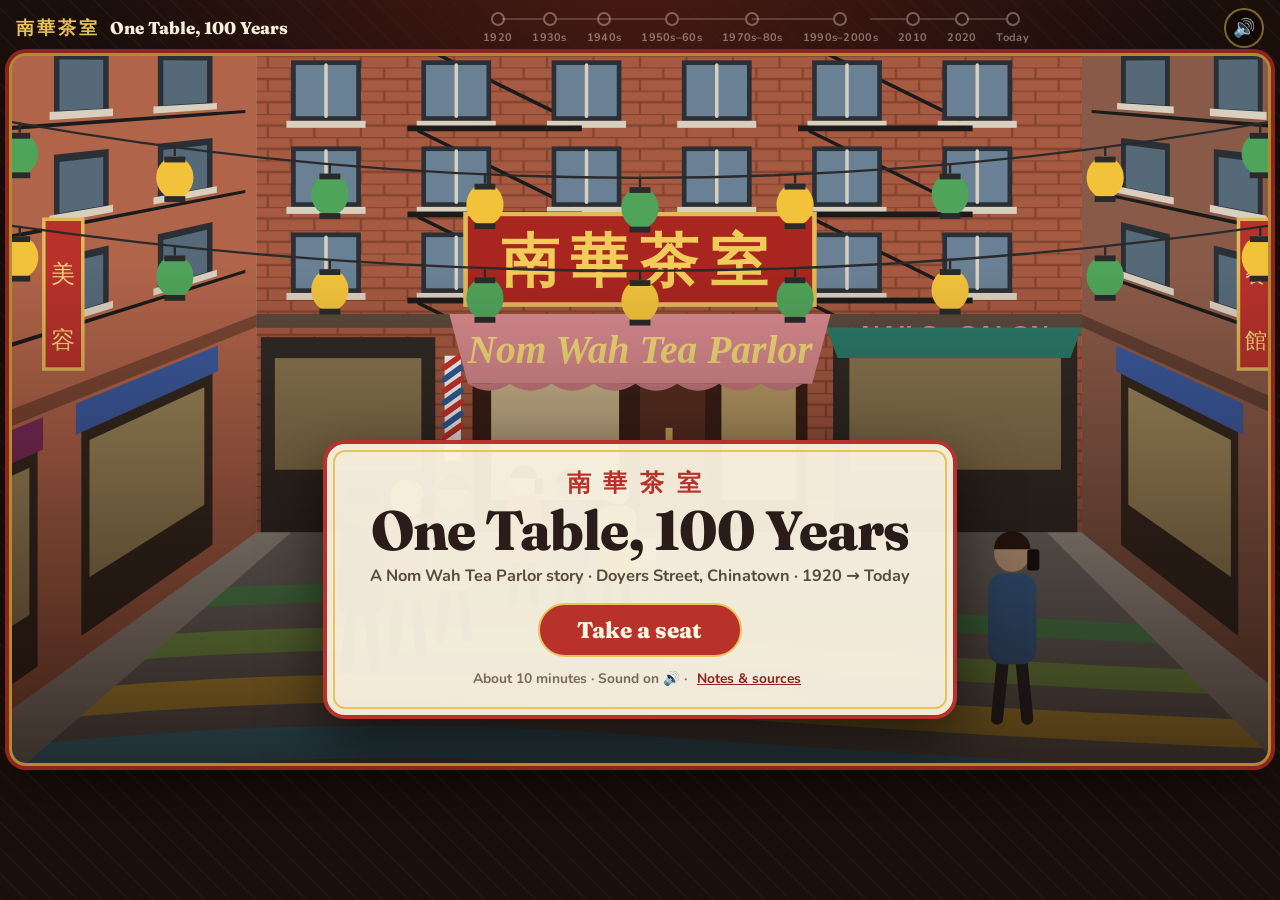
==== index.html @ 0cd7053f "One Table, 100 Years: a Nom Wah Tea Parlor story game A short click-through story game for class: si" ====
<!doctype html>
<html lang="en">
<head>
  <meta charset="utf-8">
  <meta name="viewport" content="width=device-width, initial-scale=1, viewport-fit=cover">
  <title>One Table, 100 Years — A Nom Wah Tea Parlor Story</title>
  <meta name="description" content="A short click-through game: sit at one table in Nom Wah Tea Parlor on Doyers Street and watch more than 100 years go by.">
  <meta name="theme-color" content="#1b0f0c">
  <link rel="preconnect" href="https://fonts.googleapis.com">
  <link rel="preconnect" href="https://fonts.gstatic.com" crossorigin>
  <link href="https://fonts.googleapis.com/css2?family=Fraunces:opsz,wght@9..144,600;9..144,800&family=Nunito:wght@600;700;800&display=swap" rel="stylesheet">
  <link rel="stylesheet" href="css/style.css">
</head>
<body>
  <div id="app" class="is-busy">
    <header id="hud">
      <div class="brand"><span class="brand-zh">南華茶室</span><span class="brand-en">One Table, 100 Years</span></div>
      <ol id="timeline" aria-label="Timeline of your visit"></ol>
      <button id="sound-btn" class="icon-btn" type="button" aria-label="Turn sound off">🔊</button>
    </header>

    <main id="stage-wrap">
      <div id="stage">
        <div id="zoom">
          <div id="scene-host"></div>
          <div id="spots"></div>
        </div>
        <div id="grade" aria-hidden="true"></div>
        <div id="era-tag" aria-hidden="true"></div>
        <div id="caption" aria-live="polite"></div>
        <div id="flash" aria-hidden="true"></div>
        <div id="cover" aria-hidden="true"></div>
        <div id="shift" aria-hidden="true">
          <div class="steam"></div>
          <div class="shift-card"><div class="shift-year"></div><div class="shift-title"></div></div>
        </div>

        <section id="title" class="title-screen" aria-label="Title screen">
          <div id="title-art" aria-hidden="true"></div>
          <div class="title-card">
            <div class="title-zh">南華茶室</div>
            <h1>One Table, 100&nbsp;Years</h1>
            <p>A Nom Wah Tea Parlor story · Doyers Street, Chinatown · 1920 → Today</p>
            <div class="title-btns">
              <button id="start-btn" class="btn btn-red" type="button">Take a seat</button>
            </div>
            <div class="title-meta">About 10 minutes · Sound on 🔊 · <button id="title-about" class="link-btn" type="button">Notes &amp; sources</button></div>
          </div>
        </section>
      </div>

      <div id="panel">
        <div id="prompt" aria-live="polite"></div>
        <button id="next-action" class="next-action" type="button"></button>
        <div id="dialog" aria-label="Dialogue. Click or press Space to continue.">
          <div id="nametag"></div>
          <p id="dialog-text" aria-hidden="true"></p>
          <div id="next-ind" aria-hidden="true">▼</div>
          <div id="dialog-live" class="sr-only" aria-live="polite"></div>
        </div>
      </div>
    </main>

    <div id="overlay" class="overlay" role="dialog" aria-modal="true"></div>
  </div>

  <script src="js/audio.js"></script>
  <script src="js/art/people.js"></script>
  <script src="js/art/things.js"></script>
  <script src="js/art/room.js"></script>
  <script src="js/art/street.js"></script>
  <script src="js/story.js"></script>
  <script src="js/game.js"></script>
</body>
</html>
---- css/style.css ----
/* ==========================================================================
   One Table, 100 Years — a Nom Wah Tea Parlor story
   Look: tea-house menu (cream paper, lacquer red, gold, jade), period color
   grading per era. Stage is 16:9 and scales to fit; on phones the dialogue
   panel drops below the picture.
   ========================================================================== */

:root {
  --red: #b8312b;
  --red-dark: #8e2420;
  --gold: #e9c35a;
  --gold-dark: #b48a2c;
  --cream: #fbf4e3;
  --paper: #f6ecd4;
  --ink: #2a1c18;
  --jade: #2f6b5a;
  --bg: #1b0f0c;
  --hud-h: 56px;
  --display: 'Fraunces', 'Iowan Old Style', 'Palatino Linotype', Georgia, serif;
  --body: 'Nunito', 'Avenir Next', 'Segoe UI', system-ui, -apple-system, sans-serif;
  --zh: 'PingFang TC', 'Noto Serif TC', 'Songti TC', 'Microsoft JhengHei', serif;
}

* { box-sizing: border-box; }
html, body { margin: 0; height: 100%; }
body {
  background:
    radial-gradient(ellipse at 50% -10%, #4a1a14 0%, rgba(74, 26, 20, 0) 60%),
    repeating-linear-gradient(45deg, rgba(233, 195, 90, .035) 0 2px, transparent 2px 18px),
    var(--bg);
  color: var(--cream);
  font-family: var(--body);
  -webkit-font-smoothing: antialiased;
  overflow: hidden;
}
button { font: inherit; color: inherit; }
.sr-only { position: absolute; width: 1px; height: 1px; overflow: hidden; clip: rect(0 0 0 0); white-space: nowrap; }

#app { height: 100%; display: flex; flex-direction: column; align-items: center; }

/* ------------------------------------------------------------------ HUD */
#hud {
  height: var(--hud-h); width: 100%; max-width: 1500px; padding: 0 16px;
  display: flex; align-items: center; gap: 16px;
}
.brand { display: flex; align-items: baseline; gap: 10px; white-space: nowrap; }
.brand-zh { font-family: var(--zh); color: var(--gold); font-weight: 700; letter-spacing: 3px; font-size: 18px; }
.brand-en { font-family: var(--display); font-weight: 800; font-size: 17px; color: var(--cream); }

#timeline {
  list-style: none; margin: 0 auto; padding: 0; display: flex; align-items: center; gap: 0;
  counter-reset: t; flex: 1; justify-content: center; min-width: 0;
}
#timeline li { display: flex; flex-direction: column; align-items: center; gap: 4px; position: relative; padding: 0 10px; min-width: 0; }
#timeline li + li::before {
  content: ''; position: absolute; top: 6px; right: calc(50% + 7px); width: calc(100% - 14px); height: 2px; background: rgba(251, 244, 227, .18);
}
#timeline li.past + li::before, #timeline li.past + li.now::before { background: var(--gold); }
#timeline .dot { width: 14px; height: 14px; border-radius: 50%; border: 2px solid rgba(251, 244, 227, .35); background: transparent; transition: all .3s; }
#timeline .yr { font-size: 11px; font-weight: 700; color: rgba(251, 244, 227, .45); white-space: nowrap; letter-spacing: .3px; }
#timeline li.past .dot { background: var(--gold); border-color: var(--gold); }
#timeline li.past .yr { color: rgba(233, 195, 90, .8); }
#timeline li.now .dot { background: var(--red); border-color: var(--gold); box-shadow: 0 0 0 4px rgba(184, 49, 43, .35); transform: scale(1.15); }
#timeline li.now .yr { color: var(--cream); }

.icon-btn {
  width: 40px; height: 40px; border-radius: 50%; border: 2px solid rgba(233, 195, 90, .5); background: rgba(0, 0, 0, .25);
  font-size: 18px; cursor: pointer; display: grid; place-items: center; flex: none;
}
.icon-btn:hover { background: rgba(233, 195, 90, .15); }
.icon-btn:focus-visible, .btn:focus-visible, .spot:focus-visible, .food-card:focus-visible, .next-action:focus-visible, .tap-pad:focus-visible {
  outline: 3px solid #fff3b0; outline-offset: 3px;
}

/* ------------------------------------------------------------------ stage */
#stage-wrap {
  position: relative;
  width: min(calc(100vw - 24px), calc((100vh - var(--hud-h) - 14px) * 16 / 9), 1500px);
  aspect-ratio: 16 / 9;
  container-type: inline-size;
}
#stage {
  position: absolute; inset: 0; overflow: hidden; border-radius: 14px;
  background: #000;
  box-shadow: 0 0 0 3px var(--gold-dark), 0 0 0 7px var(--red-dark), 0 24px 60px rgba(0, 0, 0, .55);
  cursor: default;
}
#zoom { position: absolute; inset: 0; transition: transform 1.1s cubic-bezier(.45, .05, .25, 1); will-change: transform; }
#scene-host, #scene-host svg { position: absolute; inset: 0; width: 100%; height: 100%; display: block; }

/* Period color grading (applied to the drawing, not to the UI) */
.scene-svg { transition: filter .6s; }
#stage.g-e1920 .scene-svg { filter: sepia(.85) saturate(.95) contrast(1.06) brightness(1.02); }
#stage.g-e1930 .scene-svg { filter: sepia(.62) saturate(.85) contrast(1.04); }
#stage.g-e1940 .scene-svg { filter: sepia(.42) saturate(.62) contrast(1.06) brightness(.98); }
#stage.g-e1950 .scene-svg { filter: sepia(.22) saturate(1.18) hue-rotate(-6deg) contrast(1.02); }
#stage.g-e1970 .scene-svg { filter: sepia(.3) saturate(1.2) hue-rotate(-10deg) contrast(.95) brightness(1.02); }
#stage.g-e1990 .scene-svg { filter: saturate(.82) contrast(.94) brightness(.97) hue-rotate(4deg); }
#stage.g-e2010 .scene-svg { filter: saturate(1.06) brightness(1.03); }
#stage.g-e2020 .scene-svg { filter: saturate(.72) brightness(.94) contrast(.98); }
#stage.g-e2026 .scene-svg { filter: saturate(1.1) brightness(1.03); }

#grade { position: absolute; inset: 0; pointer-events: none; z-index: 2; transition: opacity .6s; }
#stage[class*='g-'] #grade { background: radial-gradient(ellipse at center, transparent 55%, rgba(0, 0, 0, .35) 100%); }
#stage.g-e1920 #grade, #stage.g-e1930 #grade, #stage.g-e1940 #grade {
  background:
    radial-gradient(ellipse at center, transparent 45%, rgba(40, 20, 5, .55) 100%),
    url("data:image/svg+xml;utf8,<svg xmlns='http://www.w3.org/2000/svg' width='160' height='160'><filter id='n'><feTurbulence type='fractalNoise' baseFrequency='.9' numOctaves='2' stitchTiles='stitch'/><feColorMatrix values='0 0 0 0 .3 0 0 0 0 .22 0 0 0 0 .1 0 0 0 .55 0'/></filter><rect width='100%' height='100%' filter='url(%23n)'/></svg>");
  animation: grain .5s steps(3) infinite;
}
#stage.g-e1950 #grade, #stage.g-e1970 #grade {
  background:
    radial-gradient(ellipse at center, transparent 50%, rgba(60, 25, 0, .38) 100%),
    url("data:image/svg+xml;utf8,<svg xmlns='http://www.w3.org/2000/svg' width='160' height='160'><filter id='n'><feTurbulence type='fractalNoise' baseFrequency='.9' numOctaves='2' stitchTiles='stitch'/><feColorMatrix values='0 0 0 0 .3 0 0 0 0 .2 0 0 0 0 .1 0 0 0 .3 0'/></filter><rect width='100%' height='100%' filter='url(%23n)'/></svg>");
}
@keyframes grain { 0% { background-position: 0 0, 0 0; } 33% { background-position: 0 0, -40px 30px; } 66% { background-position: 0 0, 30px -50px; } }

/* traffic outside the window */
.drive-car .drive-inner { animation: drive 13s linear infinite; }
.drive-walk .drive-inner { animation: walkby 24s linear infinite; animation-delay: -7s; }
@keyframes drive { 0% { transform: translateX(-720px); } 46% { transform: translateX(720px); } 100% { transform: translateX(720px); } }
@keyframes walkby { 0% { transform: translateX(-280px); } 100% { transform: translateX(440px); } }

/* ------------------------------------------------------------------ people */
.actor { cursor: default; transition: filter .25s; }
.actor.clickable { cursor: pointer; }
.actor.clickable:hover { filter: url(#fx-glow); }
.actor.dim { filter: url(#fx-dim); }
.actor .e-closed, .actor .m-open { opacity: 0; }
.actor .e-open { animation: blinkA 4.8s infinite; animation-delay: var(--blink-delay, 0s); }
.actor .e-closed { animation: blinkB 4.8s infinite; animation-delay: var(--blink-delay, 0s); }
@keyframes blinkA { 0%, 95.5% { opacity: 1; } 96%, 98.5% { opacity: 0; } 99%, 100% { opacity: 1; } }
@keyframes blinkB { 0%, 95.5% { opacity: 0; } 96%, 98.5% { opacity: 1; } 99%, 100% { opacity: 0; } }
.actor.talking .m-open { animation: flapA .24s steps(1, end) infinite; }
.actor.talking .m-closed { animation: flapB .24s steps(1, end) infinite; }
@keyframes flapA { 0% { opacity: 1; } 50% { opacity: 0; } }
@keyframes flapB { 0% { opacity: 0; } 50% { opacity: 1; } }
.actor.talking > .person { animation: bob .42s ease-in-out infinite alternate; transform-box: fill-box; transform-origin: 50% 100%; }
@keyframes bob { from { transform: translateY(0); } to { transform: translateY(-5px); } }
.actor-enter > .person { animation: slidein .7s cubic-bezier(.2, .8, .3, 1) both; }
.cart-enter { animation: slidein .7s cubic-bezier(.2, .8, .3, 1) both; }
@keyframes slidein { from { transform: translateX(-520px); opacity: 0; } to { transform: none; opacity: 1; } }
.dish-new { animation: pop .5s cubic-bezier(.2, 1.6, .4, 1) both; transform-box: fill-box; transform-origin: center; }
@keyframes pop { from { opacity: 0; transform: translateY(-30px) scale(.6); } }

/* ------------------------------------------------------------------ hotspots */
#spots { position: absolute; inset: 0; z-index: 3; pointer-events: none; }
#spots > * { pointer-events: auto; }
.is-busy #spots > * { pointer-events: none; }
.is-busy .spot { opacity: 0; transform: translate(-50%, -50%) scale(.5); }
.spot-area { position: absolute; background: transparent; border: 0; padding: 0; cursor: pointer; border-radius: 10px; }
.spot-area:hover { background: rgba(255, 243, 176, .12); box-shadow: inset 0 0 0 2px rgba(255, 243, 176, .55); }
.spot {
  position: absolute; transform: translate(-50%, -50%); display: flex; flex-direction: column; align-items: center; gap: 4px;
  background: none; border: 0; padding: 0; cursor: pointer; transition: opacity .3s, transform .3s;
}
.spot-icon {
  width: clamp(30px, 3.2cqw, 46px); height: clamp(30px, 3.2cqw, 46px); border-radius: 50%;
  display: grid; place-items: center; font-weight: 800; font-size: clamp(15px, 1.6cqw, 22px); line-height: 1;
  background: var(--cream); color: var(--red); border: 3px solid var(--red);
  box-shadow: 0 4px 14px rgba(0, 0, 0, .35);
}
.spot-required .spot-icon { animation: pulse 1.6s ease-in-out infinite; }
@keyframes pulse { 0%, 100% { box-shadow: 0 0 0 0 rgba(255, 243, 176, .85), 0 4px 14px rgba(0, 0, 0, .35); } 60% { box-shadow: 0 0 0 12px rgba(255, 243, 176, 0), 0 4px 14px rgba(0, 0, 0, .35); } }
.spot-optional .spot-icon { width: clamp(24px, 2.4cqw, 34px); height: clamp(24px, 2.4cqw, 34px); background: rgba(251, 244, 227, .85); border-color: var(--gold-dark); color: var(--gold-dark); font-size: clamp(12px, 1.2cqw, 16px); }
.spot-done .spot-icon { background: var(--jade); color: #fff; border-color: #e9f3ee; animation: none; }
.spot-label {
  font-size: clamp(11px, 1.05cqw, 15px); font-weight: 800; color: var(--ink); background: var(--cream); padding: 3px 9px; border-radius: 99px;
  white-space: nowrap; box-shadow: 0 2px 8px rgba(0, 0, 0, .3); opacity: 0; transform: translateY(-4px); transition: all .2s; pointer-events: none;
}
.spot:hover .spot-label, .spot:focus-visible .spot-label, .spot-required:not(.spot-done) .spot-label { opacity: 1; transform: none; }
.spot:hover .spot-icon { transform: scale(1.12); }

/* ------------------------------------------------------------------ era tag, captions, shift */
#era-tag {
  position: absolute; top: 2.2%; left: 1.8%; z-index: 4; display: flex; align-items: baseline; gap: 10px;
  background: rgba(27, 15, 12, .78); border: 2px solid var(--gold-dark); border-radius: 10px; padding: .45cqw 1.1cqw; pointer-events: none;
}
#era-tag b { font-family: var(--display); font-weight: 800; font-size: clamp(16px, 2cqw, 30px); color: var(--gold); }
#era-tag span { font-size: clamp(11px, 1.1cqw, 16px); font-weight: 700; color: var(--cream); text-transform: uppercase; letter-spacing: 1.5px; }
#era-tag:empty { display: none; }

#caption {
  position: absolute; inset: 0; z-index: 7; display: grid; place-items: center; pointer-events: none;
  font-family: var(--display); font-style: italic; font-weight: 800; font-size: clamp(26px, 5cqw, 72px); color: #fff8e6;
  text-shadow: 0 4px 24px rgba(0, 0, 0, .8); background: rgba(20, 10, 6, .45); opacity: 0; transition: opacity .35s;
}
#caption.show { opacity: 1; }
#flash { position: absolute; inset: 0; z-index: 8; background: #fffbe9; opacity: 0; pointer-events: none; }
#flash.go { animation: flash .45s ease-out; }
@keyframes flash { 0% { opacity: 0; } 25% { opacity: .95; } 100% { opacity: 0; } }
#cover { position: absolute; inset: 0; z-index: 8; background: #120a07; opacity: 0; pointer-events: none; transition: opacity .35s; }
#cover.show { opacity: 1; }

#shift { position: absolute; inset: 0; z-index: 9; display: none; place-items: center; overflow: hidden; }
#shift.show { display: grid; animation: shiftIn .7s ease both; }
#shift.out { animation: shiftOut .5s ease both; }
@keyframes shiftIn { from { opacity: 0; } to { opacity: 1; } }
@keyframes shiftOut { to { opacity: 0; } }
#shift .steam {
  position: absolute; inset: -20%;
  background:
    radial-gradient(circle at 30% 70%, rgba(255, 252, 240, .95) 0 18%, transparent 40%),
    radial-gradient(circle at 70% 30%, rgba(255, 248, 230, .95) 0 20%, transparent 42%),
    radial-gradient(circle at 50% 50%, rgba(250, 240, 215, 1) 0 35%, rgba(240, 225, 190, .96) 70%);
  animation: swirl 2.4s ease-in-out both;
}
@keyframes swirl { from { transform: rotate(-12deg) scale(1.3); filter: blur(10px); } to { transform: rotate(8deg) scale(1); filter: blur(2px); } }
.shift-card { position: relative; text-align: center; color: var(--ink); }
.shift-year { font-family: var(--display); font-weight: 800; font-size: clamp(54px, 12cqw, 190px); line-height: .95; color: var(--red); letter-spacing: -2px; animation: rise .9s cubic-bezier(.2, .8, .3, 1) both .15s; }
.shift-title { margin-top: .6cqw; font-weight: 800; letter-spacing: 3px; text-transform: uppercase; font-size: clamp(13px, 1.7cqw, 24px); color: var(--ink); animation: rise .9s cubic-bezier(.2, .8, .3, 1) both .35s; }
@keyframes rise { from { opacity: 0; transform: translateY(24px); } }

/* ------------------------------------------------------------------ panel: dialogue, prompt, next */
#panel { position: absolute; inset: auto 0 0 0; height: 100%; z-index: 5; pointer-events: none; }
#panel > * { pointer-events: auto; }

#dialog {
  position: absolute; left: 3.5%; right: 3.5%; bottom: 3.5%; min-height: 24%;
  background: linear-gradient(#fffaf0, var(--cream));
  border: 3px solid var(--red); outline: 2px solid var(--gold); outline-offset: -9px;
  border-radius: 16px; box-shadow: 0 10px 34px rgba(0, 0, 0, .45);
  padding: 2.4cqw 3cqw 2cqw; color: var(--ink); cursor: pointer;
  opacity: 0; transform: translateY(14px); visibility: hidden; transition: opacity .2s, transform .2s, visibility 0s .2s;
}
#dialog.show { opacity: 1; transform: none; visibility: visible; transition: opacity .2s, transform .2s; }
#nametag {
  position: absolute; top: 0; left: 3.2cqw; transform: translateY(-58%);
  background: var(--red); color: #fff7e0; border: 2px solid var(--gold); border-radius: 99px;
  padding: .35cqw 1.4cqw; font-family: var(--display); font-weight: 800; font-size: clamp(14px, 1.55cqw, 24px); letter-spacing: .5px;
  box-shadow: 0 4px 10px rgba(0, 0, 0, .25); display: none;
}
#nametag.show { display: block; }
#dialog.you #nametag { background: var(--jade); }
#dialog-text { margin: 0; font-size: clamp(15px, 1.85cqw, 28px); line-height: 1.42; font-weight: 600; min-height: 2.8em; }
#dialog.narr #dialog-text { font-style: italic; color: #4e3a2c; font-weight: 600; }
#next-ind { position: absolute; right: 2cqw; bottom: 1.2cqw; color: var(--red); font-size: clamp(14px, 1.5cqw, 22px); opacity: 0; }
#next-ind.show { opacity: 1; animation: nudge .7s ease-in-out infinite alternate; }
@keyframes nudge { to { transform: translateY(5px); } }

#prompt {
  position: absolute; left: 2%; bottom: 3%; display: flex; align-items: center; gap: 12px; max-width: 60%;
  background: rgba(27, 15, 12, .86); color: var(--cream); border: 2px solid var(--gold-dark); border-radius: 99px;
  padding: .7cqw 1.5cqw; font-weight: 700; font-size: clamp(13px, 1.35cqw, 20px);
  opacity: 0; transform: translateY(10px); transition: all .25s; pointer-events: none;
}
#prompt.show { opacity: 1; transform: none; }
#prompt b { background: var(--gold); color: var(--ink); border-radius: 99px; padding: 1px 10px; font-size: .9em; white-space: nowrap; }

.next-action {
  position: absolute; right: 2%; bottom: 3%; display: none; align-items: center; gap: 12px;
  background: var(--red); color: #fff7e0; border: 3px solid var(--gold); border-radius: 99px; cursor: pointer;
  padding: .9cqw 1.4cqw .9cqw 2cqw; font-family: var(--display); font-weight: 800; font-size: clamp(15px, 1.7cqw, 26px);
  box-shadow: 0 8px 24px rgba(0, 0, 0, .45);
}
.next-action.show { display: flex; animation: popin .45s cubic-bezier(.2, 1.5, .4, 1) both; }
.next-action i { font-style: normal; display: grid; place-items: center; width: 1.6em; height: 1.6em; border-radius: 50%; background: var(--gold); color: var(--red-dark); }
.next-action:hover { background: #c83a33; }
.next-action:hover i { transform: translateX(3px); }
@keyframes popin { from { opacity: 0; transform: scale(.7) translateY(16px); } }

/* ------------------------------------------------------------------ tap the table */
.tap-pad {
  position: absolute; left: 27%; right: 27%; bottom: 4%; height: 20%; z-index: 6;
  border: 3px dashed var(--gold); border-radius: 18px; background: rgba(27, 15, 12, .7); color: var(--cream);
  display: flex; align-items: center; justify-content: center; gap: 1.4cqw; cursor: pointer; padding: 0 2cqw;
  font-weight: 800; font-size: clamp(14px, 1.6cqw, 24px); animation: pulseBorder 1.2s ease-in-out infinite;
}
.tap-fingers { font-size: 1.8em; letter-spacing: -6px; }
.tap-count { background: var(--gold); color: var(--ink); border-radius: 99px; padding: 2px 10px; }
.tap-pad.tapped .tap-fingers { animation: tapdown .3s ease; }
@keyframes tapdown { 40% { transform: translateY(8px) scale(.92); } }
@keyframes pulseBorder { 50% { border-color: #fff3b0; } }

/* ------------------------------------------------------------------ overlays / modals */
.overlay {
  position: fixed; inset: 0; z-index: 50; display: none; place-items: center; padding: 20px;
  background: rgba(16, 8, 5, .55); backdrop-filter: blur(2px); overflow: auto;
}
.overlay.show { display: grid; }

.btn {
  border: 2px solid var(--gold-dark); background: var(--cream); color: var(--ink); border-radius: 99px; cursor: pointer;
  padding: 12px 26px; font-weight: 800; font-size: 17px; transition: transform .15s;
}
.btn:hover { transform: translateY(-2px); }
.btn-red { background: var(--red); color: #fff7e0; border-color: var(--gold); }

/* name ticket */
.ticket {
  width: min(380px, 92vw); background: #fffdf6; color: var(--ink); border-radius: 6px; padding: 22px 24px 26px;
  box-shadow: 0 20px 50px rgba(0, 0, 0, .5); display: flex; flex-direction: column; gap: 12px;
  background-image: repeating-linear-gradient(transparent 0 31px, rgba(47, 93, 156, .12) 31px 32px);
  border-top: 10px solid var(--red); animation: popin .4s cubic-bezier(.2, 1.4, .4, 1) both;
  position: relative;
}
.ticket::after { content: ''; position: absolute; left: 0; right: 0; bottom: -10px; height: 10px; background: radial-gradient(circle at 10px 0, transparent 7px, #fffdf6 8px) 0 0 / 20px 10px repeat-x; }
.ticket-head { text-align: center; border-bottom: 2px dashed #cbbfa8; padding-bottom: 10px; display: flex; flex-direction: column; gap: 2px; }
.ticket-head span:first-child { font-family: var(--zh); color: var(--red); font-size: 22px; letter-spacing: 6px; font-weight: 700; }
.ticket-head b { font-family: var(--display); letter-spacing: 2px; }
.ticket-head span:last-child { font-size: 13px; color: #7a6a58; }
.ticket label { font-weight: 800; font-size: 15px; color: #5a4a3a; }
.ticket input {
  font: 700 26px/1.2 'Segoe Print', 'Bradley Hand', 'Comic Sans MS', var(--body); color: #1d3d7a; border: 0; border-bottom: 3px solid var(--red);
  background: transparent; padding: 6px 2px; outline: none;
}
.ticket .btn { align-self: flex-end; }

/* food / tea picker */
.menu-card {
  width: min(980px, 96vw); background: var(--cream); color: var(--ink); border-radius: 18px; padding: 22px 22px 26px;
  border: 4px solid var(--red); outline: 2px solid var(--gold); outline-offset: -11px; box-shadow: 0 20px 60px rgba(0, 0, 0, .5);
  animation: popin .4s cubic-bezier(.2, 1.4, .4, 1) both;
}
.menu-title { text-align: center; font-family: var(--display); font-weight: 800; font-size: 26px; color: var(--red); margin: 4px 0 16px; }
.menu-row { display: flex; flex-wrap: wrap; gap: 14px; justify-content: center; }
.food-card {
  flex: 1 1 200px; max-width: 260px; display: flex; flex-direction: column; align-items: center; gap: 4px; padding: 12px 12px 16px;
  background: #fffdf6; border: 2px solid #e1d3b2; border-radius: 14px; cursor: pointer; text-align: center; transition: transform .15s, border-color .15s, box-shadow .15s;
}
.food-card:hover { transform: translateY(-4px); border-color: var(--red); box-shadow: 0 10px 22px rgba(0, 0, 0, .15); }
.food-card svg { width: 100%; max-width: 200px; height: auto; }
.food-en { font-weight: 800; font-size: 17px; }
.food-zh { font-family: var(--zh); color: var(--red); font-size: 18px; letter-spacing: 3px; }
.food-desc { font-size: 13.5px; color: #6a5a48; line-height: 1.35; }

/* about + ending */
.about, .ending {
  width: min(860px, 96vw); max-height: calc(100vh - 40px); overflow: auto; background: var(--cream); color: var(--ink);
  border-radius: 18px; padding: 30px 34px; border: 4px solid var(--red); outline: 2px solid var(--gold); outline-offset: -11px;
  position: relative; box-shadow: 0 20px 60px rgba(0, 0, 0, .55); animation: popin .45s cubic-bezier(.2, 1.3, .4, 1) both;
}
.about h2, .ending h2 { font-family: var(--display); font-weight: 800; color: var(--red); margin: 0 0 12px; font-size: 32px; }
.about h3, .ending h3 { font-family: var(--display); margin: 22px 0 8px; font-size: 21px; }
.about .close { position: absolute; top: 12px; right: 14px; width: 40px; height: 40px; border-radius: 50%; border: 2px solid var(--gold-dark); background: #fff; font-size: 24px; cursor: pointer; line-height: 1; }
.notes { padding-left: 20px; line-height: 1.5; font-size: 15px; }
.notes li { margin-bottom: 6px; }
.sources { padding-left: 22px; font-size: 14px; line-height: 1.5; }
.sources a { color: #8e2420; }

.ending { text-align: center; }
.ending-zh { font-family: var(--zh); color: var(--gold-dark); letter-spacing: 8px; font-size: 20px; font-weight: 700; }
.ending h2 { font-size: clamp(30px, 5vw, 46px); margin-top: 4px; }
.ending .q { font-size: 18px; font-weight: 700; color: #5a4a3a; max-width: 560px; margin: 0 auto 10px; }
.ingredients { list-style: none; padding: 0; margin: 18px 0 0; display: grid; gap: 10px; text-align: left; }
.ingredients li {
  display: grid; grid-template-columns: 96px 1fr; gap: 14px; align-items: center; background: #fffdf6; border: 2px solid #e6d8b8; border-radius: 14px; padding: 8px 14px 8px 8px;
  animation: rise .6s cubic-bezier(.2, .8, .3, 1) both; animation-delay: calc(var(--i) * .12s + .2s);
}
.ingredients svg { width: 96px; height: auto; }
.ingredients b { display: block; font-family: var(--display); font-size: 19px; color: var(--red); }
.ingredients span { font-size: 15px; line-height: 1.4; }
.your-table { margin-top: 18px; }
.minis { display: flex; flex-wrap: wrap; gap: 8px; justify-content: center; }
.mini { display: flex; flex-direction: column; align-items: center; font-size: 12.5px; font-weight: 700; width: 108px; }
.mini svg { width: 96px; height: auto; }
.ending-btns { display: flex; gap: 12px; justify-content: center; margin-top: 22px; flex-wrap: wrap; }

/* title screen */
.title-screen { position: absolute; inset: 0; z-index: 20; display: none; place-items: end center; padding-bottom: 3.5cqw; }
.title-screen.show { display: grid; }
#title-art, #title-art svg { position: absolute; inset: 0; width: 100%; height: 100%; }
#title-art::after { content: ''; position: absolute; inset: 0; background: linear-gradient(rgba(20, 8, 4, 0) 30%, rgba(20, 8, 4, .75)); }
.title-card {
  position: relative; text-align: center; padding: 1.8cqw 3.4cqw 2cqw; border-radius: 22px;
  background: rgba(251, 244, 227, .95); color: var(--ink); border: 4px solid var(--red); outline: 2px solid var(--gold); outline-offset: -12px;
  box-shadow: 0 24px 60px rgba(0, 0, 0, .55); max-width: 72%;
  animation: popin .6s cubic-bezier(.2, 1.3, .4, 1) both .1s;
}
.title-zh { font-family: var(--zh); color: var(--red); font-weight: 700; letter-spacing: 1cqw; font-size: clamp(16px, 1.9cqw, 28px); }
.title-card h1 { font-family: var(--display); font-weight: 800; font-size: clamp(28px, 4.4cqw, 66px); line-height: 1; margin: .3cqw 0 .6cqw; color: var(--ink); letter-spacing: -1px; }
.title-card p { margin: 0 0 1.2cqw; font-weight: 700; color: #5a4a3a; font-size: clamp(13px, 1.3cqw, 19px); }
.title-btns { display: flex; gap: 12px; justify-content: center; align-items: center; flex-wrap: wrap; }
.title-btns .btn-red { font-size: clamp(16px, 1.8cqw, 24px); padding: .9cqw 3cqw; font-family: var(--display); }
.title-meta { margin-top: .9cqw; font-size: clamp(11px, 1.1cqw, 14px); color: #7a6a58; font-weight: 700; }
.link-btn { background: none; border: 0; text-decoration: underline; cursor: pointer; font-weight: 700; color: #8e2420; }

/* ------------------------------------------------------------------ phones: dialogue panel below the picture */
@media (max-aspect-ratio: 4/3) {
  body { overflow: auto; }
  :root { --hud-h: 64px; }
  #hud { flex-wrap: wrap; height: auto; padding: 8px 10px 6px; gap: 8px; }
  .brand { display: none; }
  #timeline { order: 2; flex-basis: 100%; justify-content: space-between; padding: 0 46px 4px 4px; }
  #timeline li { padding: 0; flex: 1; }
  #timeline .yr { visibility: hidden; font-size: 12px; }
  #timeline li.now .yr { visibility: visible; }
  #sound-btn { position: absolute; top: 8px; right: 10px; width: 34px; height: 34px; font-size: 15px; }
  #stage-wrap { width: min(100vw, calc((100vh - 64px - 196px) * 16 / 9)); aspect-ratio: auto; }
  #stage { position: relative; aspect-ratio: 16 / 9; border-radius: 0; box-shadow: 0 0 0 2px var(--gold-dark); }
  #panel { position: relative; height: auto; min-height: 190px; padding: 22px 10px 14px; display: flex; flex-direction: column; gap: 10px; }
  #dialog { position: relative; left: auto; right: auto; bottom: auto; min-height: 120px; padding: 22px 16px 16px; }
  #dialog:not(.show) { display: none; }
  #nametag { left: 14px; padding: 3px 12px; font-size: 15px; }
  #dialog-text { font-size: 17px; }
  #next-ind { right: 12px; bottom: 8px; font-size: 15px; }
  #prompt, .next-action { position: relative; left: auto; right: auto; bottom: auto; max-width: none; }
  #prompt { display: none; padding: 10px 14px; font-size: 15px; border-radius: 14px; }
  #prompt.show { display: flex; }
  .next-action { align-self: stretch; justify-content: space-between; padding: 12px 14px 12px 18px; font-size: 18px; }
  #era-tag { padding: 3px 8px; gap: 6px; }
  #era-tag b { font-size: 15px; }
  #era-tag span { font-size: 10px; letter-spacing: 1px; }
  .tap-pad { left: 10%; right: 10%; height: 34%; }
  .spot-label { display: none; }
}

@media (prefers-reduced-motion: reduce) {
  *, *::before, *::after { animation-duration: .01ms !important; animation-iteration-count: 1 !important; transition-duration: .01ms !important; }
  .drive-car .drive-inner, .drive-walk .drive-inner { animation: none !important; }
}
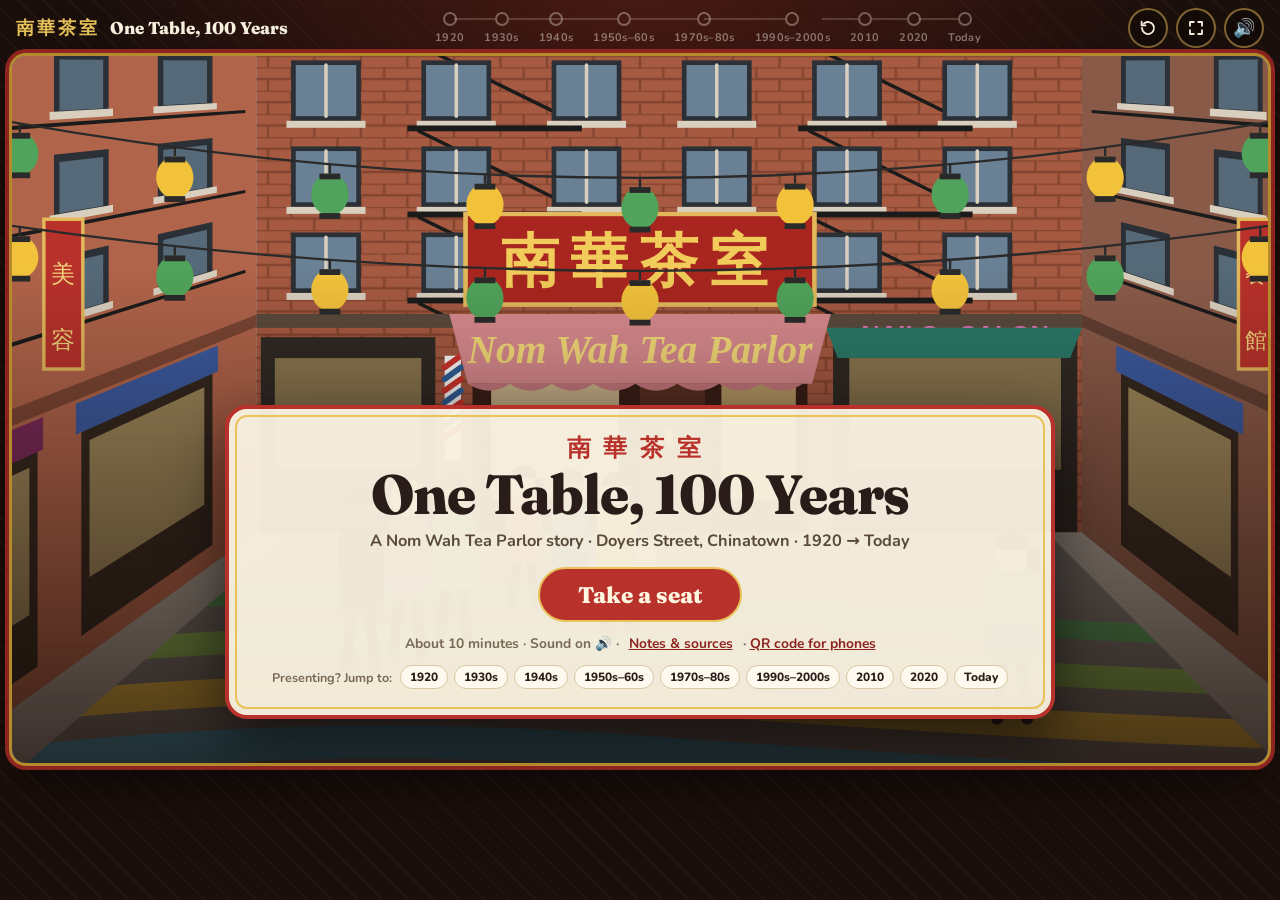
==== commit d1a40977: "Phone-ready website, QR code page, fixes from testing and proofreading - Phone layouts: taller 4:3 v" ====
--- a/index.html
+++ b/index.html
@@ -2,21 +2,31 @@
 <html lang="en">
 <head>
   <meta charset="utf-8">
-  <meta name="viewport" content="width=device-width, initial-scale=1, viewport-fit=cover">
+  <meta name="viewport" content="width=device-width, initial-scale=1">
   <title>One Table, 100 Years — A Nom Wah Tea Parlor Story</title>
   <meta name="description" content="A short click-through game: sit at one table in Nom Wah Tea Parlor on Doyers Street and watch more than 100 years go by.">
   <meta name="theme-color" content="#1b0f0c">
+  <link rel="icon" href="data:image/svg+xml,%3Csvg xmlns='http://www.w3.org/2000/svg' viewBox='0 0 64 64'%3E%3Crect x='2' y='2' width='60' height='60' rx='14' fill='#b8312b'/%3E%3Ctext x='32' y='46' font-size='38' text-anchor='middle' fill='#f2cc5a' font-family='PingFang TC,Noto Serif TC,serif'%3E%E8%8C%B6%3C/text%3E%3C/svg%3E">
   <link rel="preconnect" href="https://fonts.googleapis.com">
   <link rel="preconnect" href="https://fonts.gstatic.com" crossorigin>
   <link href="https://fonts.googleapis.com/css2?family=Fraunces:opsz,wght@9..144,600;9..144,800&family=Nunito:wght@600;700;800&display=swap" rel="stylesheet">
   <link rel="stylesheet" href="css/style.css">
 </head>
 <body>
+  <noscript><p style="font:18px/1.5 system-ui,sans-serif;color:#fbf4e3;text-align:center;padding:40px">This game needs JavaScript. Please open this file in a web browser like Chrome, Safari, Edge or Firefox.</p></noscript>
   <div id="app" class="is-busy">
     <header id="hud">
       <div class="brand"><span class="brand-zh">南華茶室</span><span class="brand-en">One Table, 100 Years</span></div>
       <ol id="timeline" aria-label="Timeline of your visit"></ol>
-      <button id="sound-btn" class="icon-btn" type="button" aria-label="Turn sound off">🔊</button>
+      <div class="hud-btns">
+        <button id="restart-btn" class="icon-btn" type="button" aria-label="Restart from the title screen" title="Restart">
+          <svg viewBox="0 0 24 24" width="18" height="18" aria-hidden="true"><path d="M4 12a8 8 0 1 0 2.4-5.7" fill="none" stroke="currentColor" stroke-width="2.4" stroke-linecap="round"/><path d="M3.5 3.5v5h5" fill="none" stroke="currentColor" stroke-width="2.4" stroke-linecap="round" stroke-linejoin="round"/></svg>
+        </button>
+        <button id="fs-btn" class="icon-btn" type="button" aria-label="Full screen" title="Full screen">
+          <svg viewBox="0 0 24 24" width="18" height="18" aria-hidden="true"><path d="M4 9V4h5M15 4h5v5M20 15v5h-5M9 20H4v-5" fill="none" stroke="currentColor" stroke-width="2.4" stroke-linecap="round" stroke-linejoin="round"/></svg>
+        </button>
+        <button id="sound-btn" class="icon-btn" type="button" aria-label="Turn sound off" title="Sound">🔊</button>
+      </div>
     </header>
 
     <main id="stage-wrap">
@@ -44,7 +54,8 @@
             <div class="title-btns">
               <button id="start-btn" class="btn btn-red" type="button">Take a seat</button>
             </div>
-            <div class="title-meta">About 10 minutes · Sound on 🔊 · <button id="title-about" class="link-btn" type="button">Notes &amp; sources</button></div>
+            <div class="title-meta">About 10 minutes · Sound on 🔊 · <button id="title-about" class="link-btn" type="button">Notes &amp; sources</button><span class="qr-link"> · <a class="link-btn" href="qr.html" target="_blank" rel="noopener">QR code for phones</a></span></div>
+            <div class="era-jump" id="era-jump"><span>Presenting? Jump to:</span></div>
           </div>
         </section>
       </div>
--- a/css/style.css
+++ b/css/style.css
@@ -34,6 +34,10 @@
   overflow: hidden;
 }
 button { font: inherit; color: inherit; }
+html { -webkit-text-size-adjust: 100%; text-size-adjust: 100%; }
+body { touch-action: manipulation; -webkit-tap-highlight-color: transparent; }
+#app { -webkit-user-select: none; user-select: none; -webkit-touch-callout: none; }
+#app input { -webkit-user-select: text; user-select: text; }
 .sr-only { position: absolute; width: 1px; height: 1px; overflow: hidden; clip: rect(0 0 0 0); white-space: nowrap; }
 
 #app { height: 100%; display: flex; flex-direction: column; align-items: center; }
@@ -63,9 +67,10 @@
 #timeline li.now .dot { background: var(--red); border-color: var(--gold); box-shadow: 0 0 0 4px rgba(184, 49, 43, .35); transform: scale(1.15); }
 #timeline li.now .yr { color: var(--cream); }
 
+.hud-btns { display: flex; gap: 8px; flex: none; }
 .icon-btn {
   width: 40px; height: 40px; border-radius: 50%; border: 2px solid rgba(233, 195, 90, .5); background: rgba(0, 0, 0, .25);
-  font-size: 18px; cursor: pointer; display: grid; place-items: center; flex: none;
+  font-size: 18px; cursor: pointer; display: grid; place-items: center; flex: none; color: var(--cream); padding: 0;
 }
 .icon-btn:hover { background: rgba(233, 195, 90, .15); }
 .icon-btn:focus-visible, .btn:focus-visible, .spot:focus-visible, .food-card:focus-visible, .next-action:focus-visible, .tap-pad:focus-visible {
@@ -76,6 +81,7 @@
 #stage-wrap {
   position: relative;
   width: min(calc(100vw - 24px), calc((100vh - var(--hud-h) - 14px) * 16 / 9), 1500px);
+  width: min(calc(100vw - 24px), calc((100dvh - var(--hud-h) - 14px) * 16 / 9), 1500px);
   aspect-ratio: 16 / 9;
   container-type: inline-size;
 }
@@ -148,8 +154,12 @@
 #spots > * { pointer-events: auto; }
 .is-busy #spots > * { pointer-events: none; }
 .is-busy .spot { opacity: 0; transform: translate(-50%, -50%) scale(.5); }
-.spot-area { position: absolute; background: transparent; border: 0; padding: 0; cursor: pointer; border-radius: 10px; }
-.spot-area:hover { background: rgba(255, 243, 176, .12); box-shadow: inset 0 0 0 2px rgba(255, 243, 176, .55); }
+.spot-person { transform: translate(-50%, -100%); }
+.is-busy .spot-person { transform: translate(-50%, -100%) scale(.5); }
+.hit { cursor: pointer; transition: fill .15s; }
+.hit:hover { fill: rgba(255, 243, 176, .16); }
+.is-busy .hit { pointer-events: none; }
+.is-busy .actor.clickable { cursor: default; }
 .spot {
   position: absolute; transform: translate(-50%, -50%); display: flex; flex-direction: column; align-items: center; gap: 4px;
   background: none; border: 0; padding: 0; cursor: pointer; transition: opacity .3s, transform .3s;
@@ -161,6 +171,11 @@
   box-shadow: 0 4px 14px rgba(0, 0, 0, .35);
 }
 .spot-required .spot-icon { animation: pulse 1.6s ease-in-out infinite; }
+/* stacking: unfinished required markers always win a click/tap over extras and finished ones */
+.spot { z-index: 2; }
+.spot-optional { z-index: 1; }
+.spot-done { z-index: 0; }
+.spot-required:not(.spot-done) { z-index: 3; }
 @keyframes pulse { 0%, 100% { box-shadow: 0 0 0 0 rgba(255, 243, 176, .85), 0 4px 14px rgba(0, 0, 0, .35); } 60% { box-shadow: 0 0 0 12px rgba(255, 243, 176, 0), 0 4px 14px rgba(0, 0, 0, .35); } }
 .spot-optional .spot-icon { width: clamp(24px, 2.4cqw, 34px); height: clamp(24px, 2.4cqw, 34px); background: rgba(251, 244, 227, .85); border-color: var(--gold-dark); color: var(--gold-dark); font-size: clamp(12px, 1.2cqw, 16px); }
 .spot-done .spot-icon { background: var(--jade); color: #fff; border-color: #e9f3ee; animation: none; }
@@ -274,8 +289,8 @@
 
 /* ------------------------------------------------------------------ overlays / modals */
 .overlay {
-  position: fixed; inset: 0; z-index: 50; display: none; place-items: center; padding: 20px;
-  background: rgba(16, 8, 5, .55); backdrop-filter: blur(2px); overflow: auto;
+  position: fixed; inset: 0; z-index: 50; display: none; place-items: center; padding: 16px;
+  background: rgba(16, 8, 5, .55); -webkit-backdrop-filter: blur(2px); backdrop-filter: blur(2px); overflow: auto;
 }
 .overlay.show { display: grid; }
 
@@ -288,7 +303,7 @@
 
 /* name ticket */
 .ticket {
-  width: min(380px, 92vw); background: #fffdf6; color: var(--ink); border-radius: 6px; padding: 22px 24px 26px;
+  width: min(380px, calc(100vw - 32px)); background: #fffdf6; color: var(--ink); border-radius: 6px; padding: 22px 24px 26px;
   box-shadow: 0 20px 50px rgba(0, 0, 0, .5); display: flex; flex-direction: column; gap: 12px;
   background-image: repeating-linear-gradient(transparent 0 31px, rgba(47, 93, 156, .12) 31px 32px);
   border-top: 10px solid var(--red); animation: popin .4s cubic-bezier(.2, 1.4, .4, 1) both;
@@ -308,7 +323,7 @@
 
 /* food / tea picker */
 .menu-card {
-  width: min(980px, 96vw); background: var(--cream); color: var(--ink); border-radius: 18px; padding: 22px 22px 26px;
+  width: min(980px, calc(100vw - 32px)); background: var(--cream); color: var(--ink); border-radius: 18px; padding: 22px 22px 26px;
   border: 4px solid var(--red); outline: 2px solid var(--gold); outline-offset: -11px; box-shadow: 0 20px 60px rgba(0, 0, 0, .5);
   animation: popin .4s cubic-bezier(.2, 1.4, .4, 1) both;
 }
@@ -326,7 +341,7 @@
 
 /* about + ending */
 .about, .ending {
-  width: min(860px, 96vw); max-height: calc(100vh - 40px); overflow: auto; background: var(--cream); color: var(--ink);
+  width: min(860px, calc(100vw - 32px)); max-height: calc(100vh - 32px); overflow: auto; background: var(--cream); color: var(--ink);
   border-radius: 18px; padding: 30px 34px; border: 4px solid var(--red); outline: 2px solid var(--gold); outline-offset: -11px;
   position: relative; box-shadow: 0 20px 60px rgba(0, 0, 0, .55); animation: popin .45s cubic-bezier(.2, 1.3, .4, 1) both;
 }
@@ -338,23 +353,29 @@
 .sources { padding-left: 22px; font-size: 14px; line-height: 1.5; }
 .sources a { color: #8e2420; }
 
-.ending { text-align: center; }
-.ending-zh { font-family: var(--zh); color: var(--gold-dark); letter-spacing: 8px; font-size: 20px; font-weight: 700; }
-.ending h2 { font-size: clamp(30px, 5vw, 46px); margin-top: 4px; }
-.ending .q { font-size: 18px; font-weight: 700; color: #5a4a3a; max-width: 560px; margin: 0 auto 10px; }
-.ingredients { list-style: none; padding: 0; margin: 18px 0 0; display: grid; gap: 10px; text-align: left; }
+.ending { text-align: center; width: min(1000px, calc(100vw - 32px)); padding: 22px 28px 24px; }
+.ending-zh { font-family: var(--zh); color: var(--gold-dark); letter-spacing: 8px; font-size: 18px; font-weight: 700; }
+.ending h2 { font-size: clamp(28px, 4.2vw, 42px); margin: 2px 0 6px; }
+.ending .q { font-size: 16px; font-weight: 700; color: #5a4a3a; max-width: 680px; margin: 0 auto 4px; }
+.ingredients { list-style: none; padding: 0; margin: 12px 0 0; display: grid; grid-template-columns: repeat(2, 1fr); gap: 8px; text-align: left; }
 .ingredients li {
-  display: grid; grid-template-columns: 96px 1fr; gap: 14px; align-items: center; background: #fffdf6; border: 2px solid #e6d8b8; border-radius: 14px; padding: 8px 14px 8px 8px;
+  display: grid; grid-template-columns: 72px 1fr; gap: 10px; align-items: center; background: #fffdf6; border: 2px solid #e6d8b8; border-radius: 14px; padding: 6px 12px 6px 6px;
   animation: rise .6s cubic-bezier(.2, .8, .3, 1) both; animation-delay: calc(var(--i) * .12s + .2s);
 }
-.ingredients svg { width: 96px; height: auto; }
-.ingredients b { display: block; font-family: var(--display); font-size: 19px; color: var(--red); }
-.ingredients span { font-size: 15px; line-height: 1.4; }
-.your-table { margin-top: 18px; }
-.minis { display: flex; flex-wrap: wrap; gap: 8px; justify-content: center; }
-.mini { display: flex; flex-direction: column; align-items: center; font-size: 12.5px; font-weight: 700; width: 108px; }
-.mini svg { width: 96px; height: auto; }
-.ending-btns { display: flex; gap: 12px; justify-content: center; margin-top: 22px; flex-wrap: wrap; }
+.ingredients li:nth-child(5) { grid-column: 1 / -1; justify-self: center; width: calc(50% - 4px); }
+.ingredients svg { width: 72px; height: auto; }
+.ingredients b { display: block; font-family: var(--display); font-size: 17px; color: var(--red); }
+.ingredients span { font-size: 14px; line-height: 1.35; }
+.your-table { margin-top: 10px; }
+.your-table h3 { margin: 6px 0 4px; font-size: 19px; }
+.minis { display: flex; flex-wrap: wrap; gap: 6px; justify-content: center; }
+.mini { display: flex; flex-direction: column; align-items: center; font-size: 12px; font-weight: 700; width: 96px; }
+.mini svg { width: 70px; height: auto; }
+.ending-btns { display: flex; gap: 12px; justify-content: center; margin-top: 12px; flex-wrap: wrap; }
+@media (max-width: 720px) {
+  .ingredients { grid-template-columns: 1fr; }
+  .ingredients li:nth-child(5) { width: auto; }
+}
 
 /* title screen */
 .title-screen { position: absolute; inset: 0; z-index: 20; display: none; place-items: end center; padding-bottom: 3.5cqw; }
@@ -374,6 +395,13 @@
 .title-btns .btn-red { font-size: clamp(16px, 1.8cqw, 24px); padding: .9cqw 3cqw; font-family: var(--display); }
 .title-meta { margin-top: .9cqw; font-size: clamp(11px, 1.1cqw, 14px); color: #7a6a58; font-weight: 700; }
 .link-btn { background: none; border: 0; text-decoration: underline; cursor: pointer; font-weight: 700; color: #8e2420; }
+.era-jump { margin-top: .9cqw; display: flex; flex-wrap: wrap; gap: 6px; justify-content: center; align-items: center; font-size: clamp(11px, 1cqw, 14px); font-weight: 700; color: #7a6a58; }
+.era-jump span { margin-right: 2px; }
+.era-chip {
+  border: 1.5px solid #d8c7a2; background: #fffaf0; color: var(--ink); border-radius: 99px; cursor: pointer;
+  padding: 3px 9px; font-weight: 800; font-size: clamp(11px, .95cqw, 13px); transition: all .15s;
+}
+.era-chip:hover, .era-chip:focus-visible { background: var(--red); color: #fff7e0; border-color: var(--gold); outline: none; }
 
 /* ------------------------------------------------------------------ phones: dialogue panel below the picture */
 @media (max-aspect-ratio: 4/3) {
@@ -381,12 +409,13 @@
   :root { --hud-h: 64px; }
   #hud { flex-wrap: wrap; height: auto; padding: 8px 10px 6px; gap: 8px; }
   .brand { display: none; }
-  #timeline { order: 2; flex-basis: 100%; justify-content: space-between; padding: 0 46px 4px 4px; }
+  #timeline { order: 2; flex-basis: 100%; justify-content: space-between; padding: 0 126px 4px 4px; }
   #timeline li { padding: 0; flex: 1; }
   #timeline .yr { visibility: hidden; font-size: 12px; }
   #timeline li.now .yr { visibility: visible; }
-  #sound-btn { position: absolute; top: 8px; right: 10px; width: 34px; height: 34px; font-size: 15px; }
-  #stage-wrap { width: min(100vw, calc((100vh - 64px - 196px) * 16 / 9)); aspect-ratio: auto; }
+  .hud-btns { position: absolute; top: 8px; right: 10px; gap: 6px; }
+  .hud-btns .icon-btn { width: 34px; height: 34px; font-size: 15px; }
+  #stage-wrap { width: min(100vw, calc((100vh - 64px - 196px) * 16 / 9)); width: min(100vw, calc((100dvh - 64px - 196px) * 16 / 9)); aspect-ratio: auto; }
   #stage { position: relative; aspect-ratio: 16 / 9; border-radius: 0; box-shadow: 0 0 0 2px var(--gold-dark); }
   #panel { position: relative; height: auto; min-height: 190px; padding: 22px 10px 14px; display: flex; flex-direction: column; gap: 10px; }
   #dialog { position: relative; left: auto; right: auto; bottom: auto; min-height: 120px; padding: 22px 16px 16px; }
@@ -405,6 +434,58 @@
   .spot-label { display: none; }
 }
 
+/* real phones: no full-screen button (unsupported there) and no presenter shortcuts */
+@media (max-width: 700px) {
+  #fs-btn { display: none !important; }
+  .era-jump, .qr-link { display: none; }
+  #timeline { padding-right: 86px; }
+  .title-card { padding: 8px 14px 10px; max-width: 88%; border-width: 3px; outline-offset: -9px; }
+  .title-card p { margin-bottom: 6px; font-size: 12px; }
+  .title-meta { margin-top: 4px; }
+}
+
+/* phones held upright: a taller 4:3 window onto the scene (only the far edges are trimmed;
+   every required person/object stays in view — checked by the marker test) */
+@media (max-aspect-ratio: 4/3) and (max-width: 700px) {
+  #stage-wrap { width: 100vw; }
+  #stage { aspect-ratio: 4 / 3; }
+  #zoom { inset: 0 auto 0 50%; width: 133.333%; margin-left: -66.667%; }
+  .spot-icon { width: 34px; height: 34px; font-size: 17px; }
+  .spot-optional .spot-icon { width: 28px; height: 28px; font-size: 13px; }
+  #era-tag span { display: none; }
+  .ending, .about { padding: 18px 16px 20px; }
+  .ingredients li { grid-template-columns: 56px 1fr; }
+  .ingredients svg { width: 56px; }
+  .spot-required:not(.spot-done)::before { content: ''; position: absolute; inset: -10px; border-radius: 50%; }
+  .food-card { flex: 1 1 140px; padding: 8px 8px 10px; }
+  .food-desc { font-size: 12px; }
+  .menu-card { padding: 16px 12px 18px; }
+  .menu-title { font-size: 20px; margin-bottom: 10px; }
+}
+
+/* phones held sideways (short screens): compact top bar so the scene and text fit */
+@media (max-height: 520px) and (min-aspect-ratio: 4/3) {
+  :root { --hud-h: 40px; }
+  #hud { height: 40px; padding: 0 8px; gap: 8px; }
+  .brand { display: none; }
+  #timeline .dot { width: 11px; height: 11px; }
+  #timeline .yr { font-size: 9px; }
+  .icon-btn { width: 32px; height: 32px; font-size: 15px; }
+  #stage-wrap { width: min(calc(100vw - 12px), calc((100vh - 46px) * 16 / 9)); width: min(calc(100vw - 12px), calc((100dvh - 46px) * 16 / 9)); }
+  #stage { border-radius: 8px; }
+  #dialog { padding: 14px 18px 10px; min-height: 0; }
+  #dialog-text { font-size: 14px; line-height: 1.35; min-height: 2.7em; }
+  #nametag { font-size: 13px; padding: 2px 10px; }
+  #prompt { font-size: 12px; padding: 5px 10px; }
+  .next-action { font-size: 14px; padding: 6px 8px 6px 12px; }
+  #era-tag b { font-size: 14px; }
+  #era-tag span { font-size: 9px; letter-spacing: 1px; }
+  .spot-label { display: none; }
+  .title-card { padding: 8px 18px 10px; }
+  .title-card p { margin-bottom: 6px; }
+  .era-jump, .qr-link { display: none; }
+}
+
 @media (prefers-reduced-motion: reduce) {
   *, *::before, *::after { animation-duration: .01ms !important; animation-iteration-count: 1 !important; transition-duration: .01ms !important; }
   .drive-car .drive-inner, .drive-walk .drive-inner { animation: none !important; }
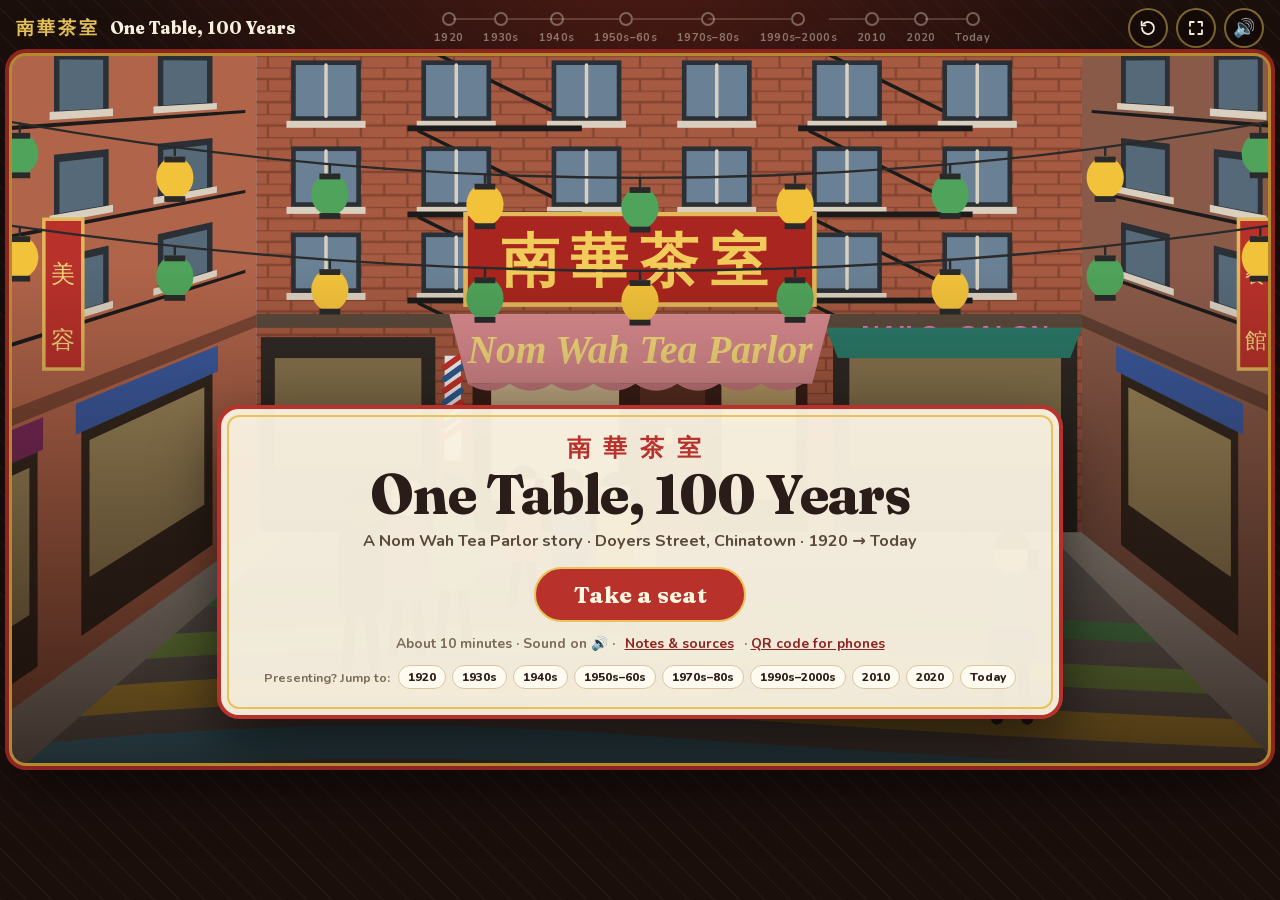
==== commit 94709b48: "Deploy website" ====
--- a/index.html
+++ b/index.html
@@ -7,10 +7,505 @@
   <meta name="description" content="A short click-through game: sit at one table in Nom Wah Tea Parlor on Doyers Street and watch more than 100 years go by.">
   <meta name="theme-color" content="#1b0f0c">
   <link rel="icon" href="data:image/svg+xml,%3Csvg xmlns='http://www.w3.org/2000/svg' viewBox='0 0 64 64'%3E%3Crect x='2' y='2' width='60' height='60' rx='14' fill='#b8312b'/%3E%3Ctext x='32' y='46' font-size='38' text-anchor='middle' fill='#f2cc5a' font-family='PingFang TC,Noto Serif TC,serif'%3E%E8%8C%B6%3C/text%3E%3C/svg%3E">
-  <link rel="preconnect" href="https://fonts.googleapis.com">
-  <link rel="preconnect" href="https://fonts.gstatic.com" crossorigin>
-  <link href="https://fonts.googleapis.com/css2?family=Fraunces:opsz,wght@9..144,600;9..144,800&family=Nunito:wght@600;700;800&display=swap" rel="stylesheet">
-  <link rel="stylesheet" href="css/style.css">
+  <style>
+/* Fraunces & Nunito (SIL Open Font License 1.1), latin subset, embedded so the game looks the same offline. */
+@font-face { font-family: 'Fraunces'; font-style: normal; font-weight: 600 800; font-display: swap; src: url([data-uri]) format('woff2'); unicode-range: U+0000-00FF, U+0131, U+0152-0153, U+02BB-02BC, U+02C6, U+02DA, U+02DC, U+0304, U+0308, U+0329, U+2000-206F, U+20AC, U+2122, U+2191, U+2193, U+2212, U+2215, U+FEFF, U+FFFD; }
+@font-face { font-family: 'Nunito'; font-style: normal; font-weight: 600 800; font-display: swap; src: url([data-uri]) format('woff2'); unicode-range: U+0000-00FF, U+0131, U+0152-0153, U+02BB-02BC, U+02C6, U+02DA, U+02DC, U+0304, U+0308, U+0329, U+2000-206F, U+20AC, U+2122, U+2191, U+2193, U+2212, U+2215, U+FEFF, U+FFFD; }
+</style>
+  <style>
+/* ==========================================================================
+   One Table, 100 Years — a Nom Wah Tea Parlor story
+   Look: tea-house menu (cream paper, lacquer red, gold, jade), period color
+   grading per era. Stage is 16:9 and scales to fit; on phones the dialogue
+   panel drops below the picture.
+   ========================================================================== */
+
+:root {
+  --red: #b8312b;
+  --red-dark: #8e2420;
+  --gold: #e9c35a;
+  --gold-dark: #b48a2c;
+  --cream: #fbf4e3;
+  --paper: #f6ecd4;
+  --ink: #2a1c18;
+  --jade: #2f6b5a;
+  --bg: #1b0f0c;
+  --hud-h: 56px;
+  --display: 'Fraunces', 'Iowan Old Style', 'Palatino Linotype', Georgia, serif;
+  --body: 'Nunito', 'Avenir Next', 'Segoe UI', system-ui, -apple-system, sans-serif;
+  --zh: 'PingFang TC', 'Noto Serif TC', 'Songti TC', 'Microsoft JhengHei', serif;
+}
+
+* { box-sizing: border-box; }
+html, body { margin: 0; height: 100%; }
+body {
+  background:
+    radial-gradient(ellipse at 50% -10%, #4a1a14 0%, rgba(74, 26, 20, 0) 60%),
+    repeating-linear-gradient(45deg, rgba(233, 195, 90, .035) 0 2px, transparent 2px 18px),
+    var(--bg);
+  color: var(--cream);
+  font-family: var(--body);
+  -webkit-font-smoothing: antialiased;
+  overflow: hidden;
+}
+button { font: inherit; color: inherit; }
+html { -webkit-text-size-adjust: 100%; text-size-adjust: 100%; }
+body { touch-action: manipulation; -webkit-tap-highlight-color: transparent; }
+#app { -webkit-user-select: none; user-select: none; -webkit-touch-callout: none; }
+#app input { -webkit-user-select: text; user-select: text; }
+.sr-only { position: absolute; width: 1px; height: 1px; overflow: hidden; clip: rect(0 0 0 0); white-space: nowrap; }
+
+#app { height: 100%; display: flex; flex-direction: column; align-items: center; }
+
+/* ------------------------------------------------------------------ HUD */
+#hud {
+  height: var(--hud-h); width: 100%; max-width: 1500px; padding: 0 16px;
+  display: flex; align-items: center; gap: 16px;
+}
+.brand { display: flex; align-items: baseline; gap: 10px; white-space: nowrap; }
+.brand-zh { font-family: var(--zh); color: var(--gold); font-weight: 700; letter-spacing: 3px; font-size: 18px; }
+.brand-en { font-family: var(--display); font-weight: 800; font-size: 17px; color: var(--cream); }
+
+#timeline {
+  list-style: none; margin: 0 auto; padding: 0; display: flex; align-items: center; gap: 0;
+  counter-reset: t; flex: 1; justify-content: center; min-width: 0;
+}
+#timeline li { display: flex; flex-direction: column; align-items: center; gap: 4px; position: relative; padding: 0 10px; min-width: 0; }
+#timeline li + li::before {
+  content: ''; position: absolute; top: 6px; right: calc(50% + 7px); width: calc(100% - 14px); height: 2px; background: rgba(251, 244, 227, .18);
+}
+#timeline li.past + li::before, #timeline li.past + li.now::before { background: var(--gold); }
+#timeline .dot { width: 14px; height: 14px; border-radius: 50%; border: 2px solid rgba(251, 244, 227, .35); background: transparent; transition: all .3s; }
+#timeline .yr { font-size: 11px; font-weight: 700; color: rgba(251, 244, 227, .45); white-space: nowrap; letter-spacing: .3px; }
+#timeline li.past .dot { background: var(--gold); border-color: var(--gold); }
+#timeline li.past .yr { color: rgba(233, 195, 90, .8); }
+#timeline li.now .dot { background: var(--red); border-color: var(--gold); box-shadow: 0 0 0 4px rgba(184, 49, 43, .35); transform: scale(1.15); }
+#timeline li.now .yr { color: var(--cream); }
+
+.hud-btns { display: flex; gap: 8px; flex: none; }
+.icon-btn {
+  width: 40px; height: 40px; border-radius: 50%; border: 2px solid rgba(233, 195, 90, .5); background: rgba(0, 0, 0, .25);
+  font-size: 18px; cursor: pointer; display: grid; place-items: center; flex: none; color: var(--cream); padding: 0;
+}
+.icon-btn:hover { background: rgba(233, 195, 90, .15); }
+.icon-btn:focus-visible, .btn:focus-visible, .spot:focus-visible, .food-card:focus-visible, .next-action:focus-visible, .tap-pad:focus-visible {
+  outline: 3px solid #fff3b0; outline-offset: 3px;
+}
+
+/* ------------------------------------------------------------------ stage */
+#stage-wrap {
+  position: relative;
+  width: min(calc(100vw - 24px), calc((100vh - var(--hud-h) - 14px) * 16 / 9), 1500px);
+  width: min(calc(100vw - 24px), calc((100dvh - var(--hud-h) - 14px) * 16 / 9), 1500px);
+  aspect-ratio: 16 / 9;
+  container-type: inline-size;
+}
+#stage {
+  position: absolute; inset: 0; overflow: hidden; border-radius: 14px;
+  background: #000;
+  box-shadow: 0 0 0 3px var(--gold-dark), 0 0 0 7px var(--red-dark), 0 24px 60px rgba(0, 0, 0, .55);
+  cursor: default;
+}
+#zoom { position: absolute; inset: 0; transition: transform 1.1s cubic-bezier(.45, .05, .25, 1); will-change: transform; }
+#scene-host, #scene-host svg { position: absolute; inset: 0; width: 100%; height: 100%; display: block; }
+
+/* Period color grading (applied to the drawing, not to the UI) */
+.scene-svg { transition: filter .6s; }
+#stage.g-e1920 .scene-svg { filter: sepia(.85) saturate(.95) contrast(1.06) brightness(1.02); }
+#stage.g-e1930 .scene-svg { filter: sepia(.62) saturate(.85) contrast(1.04); }
+#stage.g-e1940 .scene-svg { filter: sepia(.42) saturate(.62) contrast(1.06) brightness(.98); }
+#stage.g-e1950 .scene-svg { filter: sepia(.22) saturate(1.18) hue-rotate(-6deg) contrast(1.02); }
+#stage.g-e1970 .scene-svg { filter: sepia(.3) saturate(1.2) hue-rotate(-10deg) contrast(.95) brightness(1.02); }
+#stage.g-e1990 .scene-svg { filter: saturate(.82) contrast(.94) brightness(.97) hue-rotate(4deg); }
+#stage.g-e2010 .scene-svg { filter: saturate(1.06) brightness(1.03); }
+#stage.g-e2020 .scene-svg { filter: saturate(.72) brightness(.94) contrast(.98); }
+#stage.g-e2026 .scene-svg { filter: saturate(1.1) brightness(1.03); }
+
+#grade { position: absolute; inset: 0; pointer-events: none; z-index: 2; transition: opacity .6s; }
+#stage[class*='g-'] #grade { background: radial-gradient(ellipse at center, transparent 55%, rgba(0, 0, 0, .35) 100%); }
+#stage.g-e1920 #grade, #stage.g-e1930 #grade, #stage.g-e1940 #grade {
+  background:
+    radial-gradient(ellipse at center, transparent 45%, rgba(40, 20, 5, .55) 100%),
+    url("data:image/svg+xml;utf8,<svg xmlns='http://www.w3.org/2000/svg' width='160' height='160'><filter id='n'><feTurbulence type='fractalNoise' baseFrequency='.9' numOctaves='2' stitchTiles='stitch'/><feColorMatrix values='0 0 0 0 .3 0 0 0 0 .22 0 0 0 0 .1 0 0 0 .55 0'/></filter><rect width='100%' height='100%' filter='url(%23n)'/></svg>");
+  animation: grain .5s steps(3) infinite;
+}
+#stage.g-e1950 #grade, #stage.g-e1970 #grade {
+  background:
+    radial-gradient(ellipse at center, transparent 50%, rgba(60, 25, 0, .38) 100%),
+    url("data:image/svg+xml;utf8,<svg xmlns='http://www.w3.org/2000/svg' width='160' height='160'><filter id='n'><feTurbulence type='fractalNoise' baseFrequency='.9' numOctaves='2' stitchTiles='stitch'/><feColorMatrix values='0 0 0 0 .3 0 0 0 0 .2 0 0 0 0 .1 0 0 0 .3 0'/></filter><rect width='100%' height='100%' filter='url(%23n)'/></svg>");
+}
+@keyframes grain { 0% { background-position: 0 0, 0 0; } 33% { background-position: 0 0, -40px 30px; } 66% { background-position: 0 0, 30px -50px; } }
+
+/* traffic outside the window */
+.drive-car .drive-inner { animation: drive 13s linear infinite; }
+.drive-walk .drive-inner { animation: walkby 24s linear infinite; animation-delay: -7s; }
+@keyframes drive { 0% { transform: translateX(-720px); } 46% { transform: translateX(720px); } 100% { transform: translateX(720px); } }
+@keyframes walkby { 0% { transform: translateX(-280px); } 100% { transform: translateX(440px); } }
+
+/* ------------------------------------------------------------------ people */
+.actor { cursor: default; transition: filter .25s; }
+.actor.clickable { cursor: pointer; }
+.actor.clickable:hover { filter: url(#fx-glow); }
+.actor.dim { filter: url(#fx-dim); }
+.actor .e-closed, .actor .m-open { opacity: 0; }
+.actor .e-open { animation: blinkA 4.8s infinite; animation-delay: var(--blink-delay, 0s); }
+.actor .e-closed { animation: blinkB 4.8s infinite; animation-delay: var(--blink-delay, 0s); }
+@keyframes blinkA { 0%, 95.5% { opacity: 1; } 96%, 98.5% { opacity: 0; } 99%, 100% { opacity: 1; } }
+@keyframes blinkB { 0%, 95.5% { opacity: 0; } 96%, 98.5% { opacity: 1; } 99%, 100% { opacity: 0; } }
+.actor.talking .m-open { animation: flapA .24s steps(1, end) infinite; }
+.actor.talking .m-closed { animation: flapB .24s steps(1, end) infinite; }
+@keyframes flapA { 0% { opacity: 1; } 50% { opacity: 0; } }
+@keyframes flapB { 0% { opacity: 0; } 50% { opacity: 1; } }
+.actor.talking > .person { animation: bob .42s ease-in-out infinite alternate; transform-box: fill-box; transform-origin: 50% 100%; }
+@keyframes bob { from { transform: translateY(0); } to { transform: translateY(-5px); } }
+.actor-enter > .person { animation: slidein .7s cubic-bezier(.2, .8, .3, 1) both; }
+.cart-enter { animation: slidein .7s cubic-bezier(.2, .8, .3, 1) both; }
+@keyframes slidein { from { transform: translateX(-520px); opacity: 0; } to { transform: none; opacity: 1; } }
+.dish-new { animation: pop .5s cubic-bezier(.2, 1.6, .4, 1) both; transform-box: fill-box; transform-origin: center; }
+@keyframes pop { from { opacity: 0; transform: translateY(-30px) scale(.6); } }
+
+/* ------------------------------------------------------------------ hotspots */
+#spots { position: absolute; inset: 0; z-index: 3; pointer-events: none; }
+#spots > * { pointer-events: auto; }
+.is-busy #spots > * { pointer-events: none; }
+.is-busy .spot { opacity: 0; transform: translate(-50%, -50%) scale(.5); }
+.spot.spot-person { transform: translate(-50%, -100%); }
+.is-busy .spot.spot-person { transform: translate(-50%, -100%) scale(.5); }
+.hit { cursor: pointer; transition: fill .15s; }
+.hit:hover { fill: rgba(255, 243, 176, .16); }
+.is-busy .hit { pointer-events: none; }
+.is-busy .actor.clickable { cursor: default; }
+.spot {
+  position: absolute; transform: translate(-50%, -50%); display: flex; flex-direction: column; align-items: center; gap: 4px;
+  background: none; border: 0; padding: 0; cursor: pointer; transition: opacity .3s, transform .3s;
+}
+.spot-icon {
+  width: clamp(30px, 3.2cqw, 46px); height: clamp(30px, 3.2cqw, 46px); border-radius: 50%;
+  display: grid; place-items: center; font-weight: 800; font-size: clamp(15px, 1.6cqw, 22px); line-height: 1;
+  background: var(--cream); color: var(--red); border: 3px solid var(--red);
+  box-shadow: 0 4px 14px rgba(0, 0, 0, .35);
+}
+.spot-required .spot-icon { animation: pulse 1.6s ease-in-out infinite; }
+/* stacking: unfinished required markers always win a click/tap over extras and finished ones */
+.spot { z-index: 2; }
+.spot-optional { z-index: 1; }
+.spot-done { z-index: 0; }
+.spot-required:not(.spot-done) { z-index: 3; }
+@keyframes pulse { 0%, 100% { box-shadow: 0 0 0 0 rgba(255, 243, 176, .85), 0 4px 14px rgba(0, 0, 0, .35); } 60% { box-shadow: 0 0 0 12px rgba(255, 243, 176, 0), 0 4px 14px rgba(0, 0, 0, .35); } }
+.spot-optional .spot-icon { width: clamp(24px, 2.4cqw, 34px); height: clamp(24px, 2.4cqw, 34px); background: rgba(251, 244, 227, .85); border-color: var(--gold-dark); color: var(--gold-dark); font-size: clamp(12px, 1.2cqw, 16px); }
+.spot-done .spot-icon { background: var(--jade); color: #fff; border-color: #e9f3ee; animation: none; }
+.spot-label {
+  font-size: clamp(11px, 1.05cqw, 15px); font-weight: 800; color: var(--ink); background: var(--cream); padding: 3px 9px; border-radius: 99px;
+  white-space: nowrap; box-shadow: 0 2px 8px rgba(0, 0, 0, .3); opacity: 0; transform: translateY(-4px); transition: all .2s; pointer-events: none;
+}
+.spot:hover .spot-label, .spot:focus-visible .spot-label, .spot-required:not(.spot-done) .spot-label { opacity: 1; transform: none; }
+.spot:hover .spot-icon { transform: scale(1.12); }
+
+/* ------------------------------------------------------------------ era tag, captions, shift */
+#era-tag {
+  position: absolute; top: 2.2%; left: 1.8%; z-index: 4; display: flex; align-items: baseline; gap: 10px;
+  background: rgba(27, 15, 12, .78); border: 2px solid var(--gold-dark); border-radius: 10px; padding: .45cqw 1.1cqw; pointer-events: none;
+}
+#era-tag b { font-family: var(--display); font-weight: 800; font-size: clamp(16px, 2cqw, 30px); color: var(--gold); }
+#era-tag span { font-size: clamp(11px, 1.1cqw, 16px); font-weight: 700; color: var(--cream); text-transform: uppercase; letter-spacing: 1.5px; }
+#era-tag:empty { display: none; }
+
+#caption {
+  position: absolute; inset: 0; z-index: 7; display: grid; place-items: center; pointer-events: none;
+  font-family: var(--display); font-style: italic; font-weight: 800; font-size: clamp(26px, 5cqw, 72px); color: #fff8e6;
+  text-shadow: 0 4px 24px rgba(0, 0, 0, .8); background: rgba(20, 10, 6, .45); opacity: 0; transition: opacity .35s;
+}
+#caption.show { opacity: 1; }
+#flash { position: absolute; inset: 0; z-index: 8; background: #fffbe9; opacity: 0; pointer-events: none; }
+#flash.go { animation: flash .45s ease-out; }
+@keyframes flash { 0% { opacity: 0; } 25% { opacity: .95; } 100% { opacity: 0; } }
+#cover { position: absolute; inset: 0; z-index: 8; background: #120a07; opacity: 0; pointer-events: none; transition: opacity .35s; }
+#cover.show { opacity: 1; }
+
+#shift { position: absolute; inset: 0; z-index: 9; display: none; place-items: center; overflow: hidden; }
+#shift.show { display: grid; animation: shiftIn .7s ease both; }
+#shift.out { animation: shiftOut .5s ease both; }
+@keyframes shiftIn { from { opacity: 0; } to { opacity: 1; } }
+@keyframes shiftOut { to { opacity: 0; } }
+#shift .steam {
+  position: absolute; inset: -20%;
+  background:
+    radial-gradient(circle at 30% 70%, rgba(255, 252, 240, .95) 0 18%, transparent 40%),
+    radial-gradient(circle at 70% 30%, rgba(255, 248, 230, .95) 0 20%, transparent 42%),
+    radial-gradient(circle at 50% 50%, rgba(250, 240, 215, 1) 0 35%, rgba(240, 225, 190, .96) 70%);
+  animation: swirl 2.4s ease-in-out both;
+}
+@keyframes swirl { from { transform: rotate(-12deg) scale(1.3); filter: blur(10px); } to { transform: rotate(8deg) scale(1); filter: blur(2px); } }
+.shift-card { position: relative; text-align: center; color: var(--ink); }
+.shift-year { font-family: var(--display); font-weight: 800; font-size: clamp(54px, 12cqw, 190px); line-height: .95; color: var(--red); letter-spacing: -2px; animation: rise .9s cubic-bezier(.2, .8, .3, 1) both .15s; }
+.shift-title { margin-top: .6cqw; font-weight: 800; letter-spacing: 3px; text-transform: uppercase; font-size: clamp(13px, 1.7cqw, 24px); color: var(--ink); animation: rise .9s cubic-bezier(.2, .8, .3, 1) both .35s; }
+@keyframes rise { from { opacity: 0; transform: translateY(24px); } }
+
+/* ------------------------------------------------------------------ panel: dialogue, prompt, next */
+#panel { position: absolute; inset: auto 0 0 0; height: 100%; z-index: 5; pointer-events: none; }
+#panel > * { pointer-events: auto; }
+
+#dialog {
+  position: absolute; left: 3.5%; right: 3.5%; bottom: 3.5%; min-height: 24%;
+  background: linear-gradient(#fffaf0, var(--cream));
+  border: 3px solid var(--red); outline: 2px solid var(--gold); outline-offset: -9px;
+  border-radius: 16px; box-shadow: 0 10px 34px rgba(0, 0, 0, .45);
+  padding: 2.4cqw 3cqw 2cqw; color: var(--ink); cursor: pointer;
+  opacity: 0; transform: translateY(14px); visibility: hidden; transition: opacity .2s, transform .2s, visibility 0s .2s;
+}
+#dialog.show { opacity: 1; transform: none; visibility: visible; transition: opacity .2s, transform .2s; }
+#nametag {
+  position: absolute; top: 0; left: 3.2cqw; transform: translateY(-58%);
+  background: var(--red); color: #fff7e0; border: 2px solid var(--gold); border-radius: 99px;
+  padding: .35cqw 1.4cqw; font-family: var(--display); font-weight: 800; font-size: clamp(14px, 1.55cqw, 24px); letter-spacing: .5px;
+  box-shadow: 0 4px 10px rgba(0, 0, 0, .25); display: none;
+}
+#nametag.show { display: block; }
+#dialog.you #nametag { background: var(--jade); }
+#dialog-text { margin: 0; font-size: clamp(15px, 1.85cqw, 28px); line-height: 1.42; font-weight: 600; min-height: 2.8em; }
+#dialog.narr #dialog-text { font-style: italic; color: #4e3a2c; font-weight: 600; }
+#next-ind { position: absolute; right: 2cqw; bottom: 1.2cqw; color: var(--red); font-size: clamp(14px, 1.5cqw, 22px); opacity: 0; }
+#next-ind.show { opacity: 1; animation: nudge .7s ease-in-out infinite alternate; }
+@keyframes nudge { to { transform: translateY(5px); } }
+
+#prompt {
+  position: absolute; left: 2%; bottom: 3%; display: flex; align-items: center; gap: 12px; max-width: 60%;
+  background: rgba(27, 15, 12, .86); color: var(--cream); border: 2px solid var(--gold-dark); border-radius: 99px;
+  padding: .7cqw 1.5cqw; font-weight: 700; font-size: clamp(13px, 1.35cqw, 20px);
+  opacity: 0; transform: translateY(10px); transition: all .25s; pointer-events: none;
+}
+#prompt.show { opacity: 1; transform: none; }
+#prompt b { background: var(--gold); color: var(--ink); border-radius: 99px; padding: 1px 10px; font-size: .9em; white-space: nowrap; }
+
+.next-action {
+  position: absolute; right: 2%; bottom: 3%; display: none; align-items: center; gap: 12px;
+  background: var(--red); color: #fff7e0; border: 3px solid var(--gold); border-radius: 99px; cursor: pointer;
+  padding: .9cqw 1.4cqw .9cqw 2cqw; font-family: var(--display); font-weight: 800; font-size: clamp(15px, 1.7cqw, 26px);
+  box-shadow: 0 8px 24px rgba(0, 0, 0, .45);
+}
+.next-action.show { display: flex; animation: popin .45s cubic-bezier(.2, 1.5, .4, 1) both; }
+.next-action i { font-style: normal; display: grid; place-items: center; width: 1.6em; height: 1.6em; border-radius: 50%; background: var(--gold); color: var(--red-dark); }
+.next-action:hover { background: #c83a33; }
+.next-action:hover i { transform: translateX(3px); }
+@keyframes popin { from { opacity: 0; transform: scale(.7) translateY(16px); } }
+
+/* ------------------------------------------------------------------ tap the table */
+.tap-pad {
+  position: absolute; left: 27%; right: 27%; bottom: 4%; height: 20%; z-index: 6;
+  border: 3px dashed var(--gold); border-radius: 18px; background: rgba(27, 15, 12, .7); color: var(--cream);
+  display: flex; align-items: center; justify-content: center; gap: 1.4cqw; cursor: pointer; padding: 0 2cqw;
+  font-weight: 800; font-size: clamp(14px, 1.6cqw, 24px); animation: pulseBorder 1.2s ease-in-out infinite;
+}
+.tap-fingers { font-size: 1.8em; letter-spacing: -6px; }
+.tap-count { background: var(--gold); color: var(--ink); border-radius: 99px; padding: 2px 10px; }
+.tap-pad.tapped .tap-fingers { animation: tapdown .3s ease; }
+@keyframes tapdown { 40% { transform: translateY(8px) scale(.92); } }
+@keyframes pulseBorder { 50% { border-color: #fff3b0; } }
+
+/* ------------------------------------------------------------------ overlays / modals */
+.overlay {
+  position: fixed; inset: 0; z-index: 50; display: none; place-items: center; padding: 16px;
+  background: rgba(16, 8, 5, .55); -webkit-backdrop-filter: blur(2px); backdrop-filter: blur(2px); overflow: auto;
+}
+.overlay.show { display: grid; }
+
+.btn {
+  border: 2px solid var(--gold-dark); background: var(--cream); color: var(--ink); border-radius: 99px; cursor: pointer;
+  padding: 12px 26px; font-weight: 800; font-size: 17px; transition: transform .15s;
+}
+.btn:hover { transform: translateY(-2px); }
+.btn-red { background: var(--red); color: #fff7e0; border-color: var(--gold); }
+
+/* name ticket */
+.ticket {
+  width: min(380px, calc(100vw - 32px)); background: #fffdf6; color: var(--ink); border-radius: 6px; padding: 22px 24px 26px;
+  box-shadow: 0 20px 50px rgba(0, 0, 0, .5); display: flex; flex-direction: column; gap: 12px;
+  background-image: repeating-linear-gradient(transparent 0 31px, rgba(47, 93, 156, .12) 31px 32px);
+  border-top: 10px solid var(--red); animation: popin .4s cubic-bezier(.2, 1.4, .4, 1) both;
+  position: relative;
+}
+.ticket::after { content: ''; position: absolute; left: 0; right: 0; bottom: -10px; height: 10px; background: radial-gradient(circle at 10px 0, transparent 7px, #fffdf6 8px) 0 0 / 20px 10px repeat-x; }
+.ticket-head { text-align: center; border-bottom: 2px dashed #cbbfa8; padding-bottom: 10px; display: flex; flex-direction: column; gap: 2px; }
+.ticket-head span:first-child { font-family: var(--zh); color: var(--red); font-size: 22px; letter-spacing: 6px; font-weight: 700; }
+.ticket-head b { font-family: var(--display); letter-spacing: 2px; }
+.ticket-head span:last-child { font-size: 13px; color: #7a6a58; }
+.ticket label { font-weight: 800; font-size: 15px; color: #5a4a3a; }
+.ticket input {
+  font: 700 26px/1.2 'Segoe Print', 'Bradley Hand', 'Comic Sans MS', var(--body); color: #1d3d7a; border: 0; border-bottom: 3px solid var(--red);
+  background: transparent; padding: 6px 2px; outline: none;
+}
+.ticket .btn { align-self: flex-end; }
+
+/* food / tea picker */
+.menu-card {
+  width: min(980px, calc(100vw - 32px)); background: var(--cream); color: var(--ink); border-radius: 18px; padding: 22px 22px 26px;
+  border: 4px solid var(--red); outline: 2px solid var(--gold); outline-offset: -11px; box-shadow: 0 20px 60px rgba(0, 0, 0, .5);
+  animation: popin .4s cubic-bezier(.2, 1.4, .4, 1) both;
+}
+.menu-title { text-align: center; font-family: var(--display); font-weight: 800; font-size: 26px; color: var(--red); margin: 4px 0 16px; }
+.menu-row { display: flex; flex-wrap: wrap; gap: 14px; justify-content: center; }
+.food-card {
+  flex: 1 1 200px; max-width: 260px; display: flex; flex-direction: column; align-items: center; gap: 4px; padding: 12px 12px 16px;
+  background: #fffdf6; border: 2px solid #e1d3b2; border-radius: 14px; cursor: pointer; text-align: center; transition: transform .15s, border-color .15s, box-shadow .15s;
+}
+.food-card:hover { transform: translateY(-4px); border-color: var(--red); box-shadow: 0 10px 22px rgba(0, 0, 0, .15); }
+.food-card svg { width: 100%; max-width: 200px; height: auto; }
+.food-en { font-weight: 800; font-size: 17px; }
+.food-zh { font-family: var(--zh); color: var(--red); font-size: 18px; letter-spacing: 3px; }
+.food-desc { font-size: 13.5px; color: #6a5a48; line-height: 1.35; }
+
+/* about + ending */
+.about, .ending {
+  width: min(860px, calc(100vw - 32px)); max-height: calc(100vh - 32px); overflow: auto; background: var(--cream); color: var(--ink);
+  border-radius: 18px; padding: 30px 34px; border: 4px solid var(--red); outline: 2px solid var(--gold); outline-offset: -11px;
+  position: relative; box-shadow: 0 20px 60px rgba(0, 0, 0, .55); animation: popin .45s cubic-bezier(.2, 1.3, .4, 1) both;
+}
+.about h2, .ending h2 { font-family: var(--display); font-weight: 800; color: var(--red); margin: 0 0 12px; font-size: 32px; }
+.about h3, .ending h3 { font-family: var(--display); margin: 22px 0 8px; font-size: 21px; }
+.about .close { position: absolute; top: 12px; right: 14px; width: 40px; height: 40px; border-radius: 50%; border: 2px solid var(--gold-dark); background: #fff; font-size: 24px; cursor: pointer; line-height: 1; }
+.notes { padding-left: 20px; line-height: 1.5; font-size: 15px; }
+.notes li { margin-bottom: 6px; }
+.sources { padding-left: 22px; font-size: 14px; line-height: 1.5; }
+.sources a { color: #8e2420; }
+
+.ending { text-align: center; width: min(1000px, calc(100vw - 32px)); padding: 22px 28px 24px; }
+.ending-zh { font-family: var(--zh); color: var(--gold-dark); letter-spacing: 8px; font-size: 18px; font-weight: 700; }
+.ending h2 { font-size: clamp(28px, 4.2vw, 42px); margin: 2px 0 6px; }
+.ending .q { font-size: 16px; font-weight: 700; color: #5a4a3a; max-width: 680px; margin: 0 auto 4px; }
+.ingredients { list-style: none; padding: 0; margin: 12px 0 0; display: grid; grid-template-columns: repeat(2, 1fr); gap: 8px; text-align: left; }
+.ingredients li {
+  display: grid; grid-template-columns: 72px 1fr; gap: 10px; align-items: center; background: #fffdf6; border: 2px solid #e6d8b8; border-radius: 14px; padding: 6px 12px 6px 6px;
+  animation: rise .6s cubic-bezier(.2, .8, .3, 1) both; animation-delay: calc(var(--i) * .12s + .2s);
+}
+.ingredients li:nth-child(5) { grid-column: 1 / -1; justify-self: center; width: calc(50% - 4px); }
+.ingredients svg { width: 72px; height: auto; }
+.ingredients b { display: block; font-family: var(--display); font-size: 17px; color: var(--red); }
+.ingredients span { font-size: 14px; line-height: 1.35; }
+.your-table { margin-top: 10px; }
+.your-table h3 { margin: 6px 0 4px; font-size: 19px; }
+.minis { display: flex; flex-wrap: wrap; gap: 6px; justify-content: center; }
+.mini { display: flex; flex-direction: column; align-items: center; font-size: 12px; font-weight: 700; width: 96px; }
+.mini svg { width: 70px; height: auto; }
+.ending-btns { display: flex; gap: 12px; justify-content: center; margin-top: 12px; flex-wrap: wrap; }
+@media (max-width: 720px) {
+  .ingredients { grid-template-columns: 1fr; }
+  .ingredients li:nth-child(5) { width: auto; }
+}
+
+/* title screen */
+.title-screen { position: absolute; inset: 0; z-index: 20; display: none; place-items: end center; padding-bottom: 3.5cqw; }
+.title-screen.show { display: grid; }
+#title-art, #title-art svg { position: absolute; inset: 0; width: 100%; height: 100%; }
+#title-art::after { content: ''; position: absolute; inset: 0; background: linear-gradient(rgba(20, 8, 4, 0) 30%, rgba(20, 8, 4, .75)); }
+.title-card {
+  position: relative; text-align: center; padding: 1.8cqw 3.4cqw 2cqw; border-radius: 22px;
+  background: rgba(251, 244, 227, .95); color: var(--ink); border: 4px solid var(--red); outline: 2px solid var(--gold); outline-offset: -12px;
+  box-shadow: 0 24px 60px rgba(0, 0, 0, .55); max-width: 72%;
+  animation: popin .6s cubic-bezier(.2, 1.3, .4, 1) both .1s;
+}
+.title-zh { font-family: var(--zh); color: var(--red); font-weight: 700; letter-spacing: 1cqw; font-size: clamp(16px, 1.9cqw, 28px); }
+.title-card h1 { font-family: var(--display); font-weight: 800; font-size: clamp(28px, 4.4cqw, 66px); line-height: 1; margin: .3cqw 0 .6cqw; color: var(--ink); letter-spacing: -1px; }
+.title-card p { margin: 0 0 1.2cqw; font-weight: 700; color: #5a4a3a; font-size: clamp(13px, 1.3cqw, 19px); }
+.title-btns { display: flex; gap: 12px; justify-content: center; align-items: center; flex-wrap: wrap; }
+.title-btns .btn-red { font-size: clamp(16px, 1.8cqw, 24px); padding: .9cqw 3cqw; font-family: var(--display); }
+.title-meta { margin-top: .9cqw; font-size: clamp(11px, 1.1cqw, 14px); color: #7a6a58; font-weight: 700; }
+.link-btn { background: none; border: 0; text-decoration: underline; cursor: pointer; font-weight: 700; color: #8e2420; }
+.era-jump { margin-top: .9cqw; display: flex; flex-wrap: wrap; gap: 6px; justify-content: center; align-items: center; font-size: clamp(11px, 1cqw, 14px); font-weight: 700; color: #7a6a58; }
+.era-jump span { margin-right: 2px; }
+.era-chip {
+  border: 1.5px solid #d8c7a2; background: #fffaf0; color: var(--ink); border-radius: 99px; cursor: pointer;
+  padding: 3px 9px; font-weight: 800; font-size: clamp(11px, .95cqw, 13px); transition: all .15s;
+}
+.era-chip:hover, .era-chip:focus-visible { background: var(--red); color: #fff7e0; border-color: var(--gold); outline: none; }
+
+/* ------------------------------------------------------------------ phones: dialogue panel below the picture */
+@media (max-aspect-ratio: 4/3) {
+  body { overflow: auto; }
+  :root { --hud-h: 64px; }
+  #hud { flex-wrap: wrap; height: auto; padding: 8px 10px 6px; gap: 8px; }
+  .brand { display: none; }
+  #timeline { order: 2; flex-basis: 100%; justify-content: space-between; padding: 0 126px 4px 4px; }
+  #timeline li { padding: 0; flex: 1; }
+  #timeline .yr { visibility: hidden; font-size: 12px; }
+  #timeline li.now .yr { visibility: visible; }
+  .hud-btns { position: absolute; top: 8px; right: 10px; gap: 6px; }
+  .hud-btns .icon-btn { width: 34px; height: 34px; font-size: 15px; }
+  #stage-wrap { width: min(100vw, calc((100vh - 64px - 196px) * 16 / 9)); width: min(100vw, calc((100dvh - 64px - 196px) * 16 / 9)); aspect-ratio: auto; }
+  #stage { position: relative; aspect-ratio: 16 / 9; border-radius: 0; box-shadow: 0 0 0 2px var(--gold-dark); }
+  #panel { position: relative; height: auto; min-height: 190px; padding: 22px 10px 14px; display: flex; flex-direction: column; gap: 10px; }
+  #dialog { position: relative; left: auto; right: auto; bottom: auto; min-height: 120px; padding: 22px 16px 16px; }
+  #dialog:not(.show) { display: none; }
+  #nametag { left: 14px; padding: 3px 12px; font-size: 15px; }
+  #dialog-text { font-size: 17px; }
+  #next-ind { right: 12px; bottom: 8px; font-size: 15px; }
+  #prompt, .next-action { position: relative; left: auto; right: auto; bottom: auto; max-width: none; }
+  #prompt { display: none; padding: 10px 14px; font-size: 15px; border-radius: 14px; }
+  #prompt.show { display: flex; }
+  .next-action { align-self: stretch; justify-content: space-between; padding: 12px 14px 12px 18px; font-size: 18px; }
+  #era-tag { padding: 3px 8px; gap: 6px; }
+  #era-tag b { font-size: 15px; }
+  #era-tag span { font-size: 10px; letter-spacing: 1px; }
+  .tap-pad { left: 10%; right: 10%; height: 34%; }
+  .spot-label { display: none; }
+}
+
+/* real phones: no full-screen button (unsupported there) and no presenter shortcuts */
+@media (max-width: 700px) {
+  #fs-btn { display: none !important; }
+  .era-jump, .qr-link { display: none; }
+  #timeline { padding-right: 86px; }
+  .title-card { padding: 8px 14px 10px; max-width: 88%; border-width: 3px; outline-offset: -9px; }
+  .title-card p { margin-bottom: 6px; font-size: 12px; }
+  .title-meta { margin-top: 4px; }
+}
+
+/* phones held upright: a taller 4:3 window onto the scene (only the far edges are trimmed;
+   every required person/object stays in view — checked by the marker test) */
+@media (max-aspect-ratio: 4/3) and (max-width: 700px) {
+  #stage-wrap { width: 100vw; }
+  #stage { aspect-ratio: 4 / 3; }
+  #zoom { inset: 0 auto 0 50%; width: 133.333%; margin-left: -66.667%; }
+  .spot-icon { width: 34px; height: 34px; font-size: 17px; }
+  .spot-optional .spot-icon { width: 28px; height: 28px; font-size: 13px; }
+  #era-tag span { display: none; }
+  .ending, .about { padding: 18px 16px 20px; }
+  .ingredients li { grid-template-columns: 56px 1fr; }
+  .ingredients svg { width: 56px; }
+  .spot-required:not(.spot-done)::before { content: ''; position: absolute; inset: -10px; border-radius: 50%; }
+  .food-card { flex: 1 1 140px; padding: 8px 8px 10px; }
+  .food-desc { font-size: 12px; }
+  .menu-card { padding: 16px 12px 18px; }
+  .menu-title { font-size: 20px; margin-bottom: 10px; }
+}
+
+/* phones held sideways (short screens): compact top bar so the scene and text fit */
+@media (max-height: 520px) and (min-aspect-ratio: 4/3) {
+  :root { --hud-h: 40px; }
+  #hud { height: 40px; padding: 0 8px; gap: 8px; }
+  .brand { display: none; }
+  #timeline .dot { width: 11px; height: 11px; }
+  #timeline .yr { font-size: 9px; }
+  .icon-btn { width: 32px; height: 32px; font-size: 15px; }
+  #stage-wrap { width: min(calc(100vw - 12px), calc((100vh - 46px) * 16 / 9)); width: min(calc(100vw - 12px), calc((100dvh - 46px) * 16 / 9)); }
+  #stage { border-radius: 8px; }
+  #dialog { padding: 14px 18px 10px; min-height: 0; }
+  #dialog-text { font-size: 14px; line-height: 1.35; min-height: 2.7em; }
+  #nametag { font-size: 13px; padding: 2px 10px; }
+  #prompt { font-size: 12px; padding: 5px 10px; }
+  .next-action { font-size: 14px; padding: 6px 8px 6px 12px; }
+  #era-tag b { font-size: 14px; }
+  #era-tag span { font-size: 9px; letter-spacing: 1px; }
+  .spot-label { display: none; }
+  .title-card { padding: 8px 18px 10px; }
+  .title-card p { margin-bottom: 6px; }
+  .era-jump, .qr-link { display: none; }
+}
+
+@media (prefers-reduced-motion: reduce) {
+  *, *::before, *::after { animation-duration: .01ms !important; animation-iteration-count: 1 !important; transition-duration: .01ms !important; }
+  .drive-car .drive-inner, .drive-walk .drive-inner { animation: none !important; }
+}
+</style>
 </head>
 <body>
   <noscript><p style="font:18px/1.5 system-ui,sans-serif;color:#fbf4e3;text-align:center;padding:40px">This game needs JavaScript. Please open this file in a web browser like Chrome, Safari, Edge or Firefox.</p></noscript>
@@ -75,12 +570,4310 @@
     <div id="overlay" class="overlay" role="dialog" aria-modal="true"></div>
   </div>
 
-  <script src="js/audio.js"></script>
-  <script src="js/art/people.js"></script>
-  <script src="js/art/things.js"></script>
-  <script src="js/art/room.js"></script>
-  <script src="js/art/street.js"></script>
-  <script src="js/story.js"></script>
-  <script src="js/game.js"></script>
+  <script>/* js/audio.js */
+/*
+ * audio.js — NW.audio: every sound in the game, synthesized live with the
+ * Web Audio API (no audio files): soft text blips, restaurant sound effects,
+ * and a looping period-style music track for every era (1920s gramophone
+ * ragtime → 1930s/40s radio swing → 50s doo-wop → 70s disco → 90s boom-bap →
+ * 2010s indie pop → 2020 lo-fi → today).
+ *
+ * Public API (the contract used by ui.js / main.js / the engine):
+ *
+ *   NW.audio.unlock()            Call from the first user gesture. Creates/resumes the
+ *                                AudioContext (browser autoplay policy). Safe to call often.
+ *   NW.audio.blip(voice)         Tiny text blip. voices: 'low','mid','high','old','kid',
+ *                                'typewriter' (anything else -> 'mid'). Cheap, rate-limited,
+ *                                slight random pitch variance. Call every ~2 characters.
+ *   NW.audio.sfx(name)           One-shot effect: 'objection','holdit','takethat','damage',
+ *                                'evidence','select','click','cursor','reveal','success',
+ *                                'gameover','shake','flash','door_bell','gong','sizzle',
+ *                                'page','whoosh','typewriter_card','fanfare'.
+ *                                Unknown names play a soft click.
+ *   NW.audio.music(name[, opts]) Crossfade to a looping track (see TRACKS below).
+ *                                null / '' stops. Same name as current = no-op.
+ *                                Requested before unlock() -> starts on unlock.
+ *                                opts (optional): { fade: seconds, fadeIn: seconds }
+ *   NW.audio.setVolume({ master, music, sfx, blips })   each 0..1 (partial objects OK)
+ *   NW.audio.getSettings()       -> { master, music, sfx, blips, muted } (a copy)
+ *   NW.audio.setMuted(bool) / NW.audio.isMuted()
+ *
+ *   Extras (handy for tools/UI, not required by the engine):
+ *   NW.audio.available           true if Web Audio exists in this environment
+ *   NW.audio.list()              -> { tracks:[...], sfx:[...], voices:[...] }
+ *   NW.audio.currentMusic()      -> name of the requested track or null
+ *
+ * Design notes
+ *   - Nothing touches AudioContext at load time. The context is created lazily
+ *     inside unlock(), so this file loads in Node (tools/*.js) and in browsers
+ *     without Web Audio; there every method is a silent no-op.
+ *   - Settings persist to localStorage['nomwah-audio-v1'] (guarded).
+ *   - Mixer: music -> duck -> tone filter ┐
+ *                         sfx ───────────┼-> master -> compressor -> speakers
+ *                         blips ─────────┘
+ *     Shouts briefly "duck" the music like Ace Attorney does.
+ *   - Music uses a lookahead scheduler: a 25ms setInterval schedules notes ~150ms
+ *     ahead against audioContext.currentTime, so tempo never drifts and loops are
+ *     sample-accurate. When the tab is hidden the context is suspended.
+ *   - A track is pure data: tempo, a chord progression, and "parts". A part is
+ *     either a melody string, a generator driven by the progression (arpeggio,
+ *     chord comping, bass figure), or drum lanes. Every part loops on its own
+ *     length, so an 8-bar progression can sit under a 16-bar melody.
+ *   - Raw square waves are harsh, so all "square/pulse" voices use band-limited
+ *     custom PeriodicWaves with tapered harmonics, plus per-voice low-pass filters
+ *     and a gentle master low-pass on the music bus.
+ */
+(function (root) {
+  'use strict';
+
+  var NW = (root.NW = root.NW || {});
+
+  // ===========================================================================
+  // Small helpers
+  // ===========================================================================
+
+  function noop() {}
+  function clamp01(v) { v = +v; return isFinite(v) ? Math.max(0, Math.min(1, v)) : 0; }
+  function mtof(m) { return 440 * Math.pow(2, (m - 69) / 12); }
+  function mod(a, n) { return ((a % n) + n) % n; }
+  function rep(s, n) { var o = ''; for (var i = 0; i < n; i++) o += s; return o; }
+  function extend(dst) {
+    for (var i = 1; i < arguments.length; i++) {
+      var src = arguments[i];
+      if (src) for (var k in src) if (Object.prototype.hasOwnProperty.call(src, k)) dst[k] = src[k];
+    }
+    return dst;
+  }
+  function gcd(a, b) { while (b) { var t = b; b = a % b; a = t; } return a; }
+  function quiet(promise) { if (promise && typeof promise.then === 'function') promise.then(noop, noop); }
+
+  var warned = {};
+  function warnOnce(msg) {
+    if (warned[msg]) return;
+    warned[msg] = true;
+    try { if (root.console && root.console.warn) root.console.warn('[NW.audio] ' + msg); } catch (e) { /* ignore */ }
+  }
+
+  // ===========================================================================
+  // Settings (persisted)
+  // ===========================================================================
+
+  var STORAGE_KEY = 'nomwah-audio-v1';
+  var VOL_KEYS = ['master', 'music', 'sfx', 'blips'];
+  var DEFAULTS = { master: 0.8, music: 0.35, sfx: 0.8, blips: 0.5, muted: false };
+
+  function storage() {
+    try { return root.localStorage || null; } catch (e) { return null; } // SecurityError in sandboxed frames
+  }
+
+  function loadSettings() {
+    var s = extend({}, DEFAULTS);
+    try {
+      var ls = storage();
+      var raw = ls && ls.getItem(STORAGE_KEY);
+      if (raw) {
+        var o = JSON.parse(raw);
+        if (o && typeof o === 'object') {
+          VOL_KEYS.forEach(function (k) { if (typeof o[k] === 'number' && isFinite(o[k])) s[k] = clamp01(o[k]); });
+          if (typeof o.muted === 'boolean') s.muted = o.muted;
+        }
+      }
+    } catch (e) { /* corrupt / unavailable storage: keep defaults */ }
+    return s;
+  }
+
+  function saveSettings() {
+    try {
+      var ls = storage();
+      if (ls) ls.setItem(STORAGE_KEY, JSON.stringify(settings));
+    } catch (e) { /* quota / private mode: ignore */ }
+  }
+
+  var settings = loadSettings();
+
+  // ===========================================================================
+  // Context + mixer graph (created lazily in unlock())
+  // ===========================================================================
+
+  var AC = root.AudioContext || root.webkitAudioContext || null;
+  var ctx = null;          // the AudioContext
+  var bus = null;          // { master, comp, music, duck, tone, sfx, blips }
+  var waves = {};          // custom PeriodicWaves by name
+  var noiseBuf = null;     // shared white-noise buffer
+  var unlocked = false;    // unlock() has been called at least once
+  var hiddenPause = false; // context suspended because the tab is hidden
+
+  function docHidden() {
+    try { return typeof document !== 'undefined' && !!document.hidden; } catch (e) { return false; }
+  }
+
+  // Self-healing: if the audio device fails (e.g. a laptop is plugged into a projector and the
+  // output switches), mark the context broken; the next click rebuilds it and restarts the music.
+  var broken = false, ctxGen = 0;
+  function watchHealth(c) {
+    try {
+      c.addEventListener('statechange', function () { if (c === ctx && c.state === 'closed') broken = true; });
+      c.addEventListener('error', function () { if (c === ctx) broken = true; });
+    } catch (e) { /* older browsers: nothing to watch */ }
+  }
+  function rebuildCtx() {
+    var old = ctx;
+    broken = false;
+    if (timer) { clearInterval(timer); timer = null; }
+    current = null; fading = [];
+    ctx = null; bus = null; waves = {}; noiseBuf = null;
+    unlocked = false; // unlock() redoes the first-gesture setup and restarts the wanted track
+    try { if (old && old.state !== 'closed') quiet(old.close()); } catch (e) { /* ignore */ }
+  }
+
+  function ensureCtx() {
+    if (ctx) return ctx;
+    if (!AC) return null;
+    try {
+      try { ctx = new AC({ latencyHint: 'interactive' }); } catch (e1) { ctx = new AC(); }
+      ctxGen++;
+      watchHealth(ctx);
+      buildGraph();
+    } catch (e) {
+      warnOnce('Web Audio unavailable: ' + (e && e.message));
+      ctx = null; bus = null; AC = null;
+      return null;
+    }
+    return ctx;
+  }
+
+  /** Build buses, shared waves and noise on the current `ctx`. */
+  function buildGraph() {
+    var c = ctx;
+    var comp = c.createDynamicsCompressor();       // safety limiter on the final mix
+    comp.threshold.value = -12;
+    comp.knee.value = 10;
+    comp.ratio.value = 6;
+    comp.attack.value = 0.003;
+    comp.release.value = 0.2;
+
+    var master = c.createGain();
+    var music = c.createGain();
+    var duck = c.createGain();
+    var tone = c.createBiquadFilter();             // softens the whole music bus a touch
+    tone.type = 'lowpass';
+    tone.frequency.value = 6500;
+    tone.Q.value = 0.5;
+    var sfx = c.createGain();
+    var blips = c.createGain();
+
+    music.connect(duck); duck.connect(tone); tone.connect(master);
+    sfx.connect(master);
+    blips.connect(master);
+    master.connect(comp); comp.connect(c.destination);
+
+    bus = { master: master, comp: comp, music: music, duck: duck, tone: tone, sfx: sfx, blips: blips };
+
+    waves = {
+      pulse12: makePulse(c, 0.125),
+      pulse25: makePulse(c, 0.25),
+      square: makePulse(c, 0.5)
+    };
+    noiseBuf = makeNoise(c, 1.5);
+    applyVolumes(true);
+  }
+
+  /**
+   * Band-limited pulse wave with duty cycle `duty` as a PeriodicWave.
+   * Fourier series of a pulse: a_k = 2/(k*pi) * sin(k*pi*duty) (cosine terms).
+   * Harmonics are tapered so the chip voices are bright but never piercing.
+   */
+  function makePulse(c, duty) {
+    var n = 28, real = new Float32Array(n), imag = new Float32Array(n);
+    for (var k = 1; k < n; k++) real[k] = (2 / (k * Math.PI)) * Math.sin(k * Math.PI * duty) * Math.pow(0.95, k);
+    return c.createPeriodicWave(real, imag);
+  }
+
+  function makeNoise(c, seconds) {
+    var len = Math.floor(c.sampleRate * seconds), buf = c.createBuffer(1, len, c.sampleRate), d = buf.getChannelData(0);
+    for (var i = 0; i < len; i++) d[i] = Math.random() * 2 - 1;
+    return buf;
+  }
+
+  function setWave(osc, name) {
+    if (waves[name]) osc.setPeriodicWave(waves[name]);
+    else osc.type = name || 'sine'; // 'sine' | 'triangle' | 'sawtooth'
+  }
+
+  /** Freeze an AudioParam at its current value at time t so new ramps start from there. */
+  function holdParam(p, t) {
+    if (typeof p.cancelAndHoldAtTime === 'function') {
+      p.cancelAndHoldAtTime(t);
+    } else {
+      var v = p.value;
+      p.cancelScheduledValues(t);
+      p.setValueAtTime(v, t);
+    }
+  }
+
+  function smoothSet(p, v, immediate) {
+    var t = ctx.currentTime;
+    if (immediate) { p.cancelScheduledValues(t); p.setValueAtTime(v, t); return; }
+    holdParam(p, t);
+    p.setTargetAtTime(v, t, 0.03);
+  }
+
+  function applyVolumes(immediate) {
+    if (!ctx || !bus) return;
+    smoothSet(bus.master.gain, settings.muted ? 0 : settings.master, immediate);
+    smoothSet(bus.music.gain, settings.music, immediate);
+    smoothSet(bus.sfx.gain, settings.sfx, immediate);
+    smoothSet(bus.blips.gain, settings.blips, immediate);
+  }
+
+  /** True when a sound on bus `kind` would be heard right now. */
+  function audible(kind) {
+    if (!ctx || !bus || !unlocked || hiddenPause || ctx.state === 'closed') return false;
+    if (settings.muted || settings.master <= 0) return false;
+    return !kind || settings[kind] > 0;
+  }
+
+  /** Temporarily lower the music (shouts, game over). */
+  function duck(depth, hold, t) {
+    var p = bus.duck.gain;
+    holdParam(p, t);
+    p.linearRampToValueAtTime(depth, t + 0.03);
+    p.setValueAtTime(depth, t + 0.03 + hold);
+    p.linearRampToValueAtTime(1, t + 0.6 + hold);
+  }
+
+  // ===========================================================================
+  // Voice primitives (shared by blips, SFX, drums)
+  // ===========================================================================
+
+  /** Exponential AD(H) envelope on a gain AudioParam. */
+  function env(p, t, a, hold, dur, peak) {
+    peak = Math.max(0.0002, peak);
+    a = Math.max(0.001, a);
+    p.setValueAtTime(0.0001, t);
+    p.exponentialRampToValueAtTime(peak, t + a);
+    if (hold > 0) p.setValueAtTime(peak, t + a + hold);
+    p.exponentialRampToValueAtTime(0.0001, t + Math.max(dur, a + (hold || 0) + 0.01));
+  }
+
+  /**
+   * One oscillator note with an envelope.
+   * o: { wave, f, f2, glide, t, dur, a, hold, peak, cut, cut2, q, ftype, detune }
+   */
+  function tone(dest, o) {
+    var c = ctx, t = o.t, end = t + o.dur;
+    var osc = c.createOscillator();
+    setWave(osc, o.wave || 'sine');
+    osc.frequency.setValueAtTime(o.f, t);
+    if (o.f2) osc.frequency.exponentialRampToValueAtTime(o.f2, t + (o.glide || o.dur));
+    if (o.detune) osc.detune.setValueAtTime(o.detune, t);
+    var g = c.createGain();
+    env(g.gain, t, o.a || 0.003, o.hold || 0, o.dur, o.peak);
+    if (o.cut) {
+      var f = c.createBiquadFilter();
+      f.type = o.ftype || 'lowpass';
+      f.Q.value = o.q || 0.7;
+      f.frequency.setValueAtTime(o.cut, t);
+      if (o.cut2) f.frequency.exponentialRampToValueAtTime(o.cut2, end);
+      osc.connect(f); f.connect(g);
+    } else {
+      osc.connect(g);
+    }
+    g.connect(dest);
+    osc.start(t);
+    osc.stop(end + 0.05);
+  }
+
+  /**
+   * Filtered white-noise burst.
+   * o: { t, dur, a, hold, peak, ftype, f, f2, glide, q }
+   */
+  function noise(dest, o) {
+    var c = ctx, t = o.t, end = t + o.dur;
+    var src = c.createBufferSource();
+    src.buffer = noiseBuf;
+    src.loop = true;
+    var flt = c.createBiquadFilter();
+    flt.type = o.ftype || 'bandpass';
+    flt.Q.value = o.q == null ? 1 : o.q;
+    flt.frequency.setValueAtTime(o.f || 2000, t);
+    if (o.f2) flt.frequency.exponentialRampToValueAtTime(o.f2, t + (o.glide || o.dur));
+    var g = c.createGain();
+    env(g.gain, t, o.a || 0.002, o.hold || 0, o.dur, o.peak);
+    src.connect(flt); flt.connect(g); g.connect(dest);
+    src.start(t, Math.random() * 1.2);
+    src.stop(end + 0.05);
+  }
+
+  /**
+   * Brassy chord stab: detuned saw + pulse per note through one swept low-pass.
+   * o: { dur, a, hold, peak, cut, cut2, q, spread, detune, bend, wave, wave2 }
+   */
+  function stab(dest, t, notes, o) {
+    var c = ctx, dur = o.dur, end = t + dur;
+    var fl = c.createBiquadFilter();
+    fl.type = 'lowpass';
+    fl.Q.value = o.q || 1.4;
+    fl.frequency.setValueAtTime(o.cut || 4500, t);
+    fl.frequency.exponentialRampToValueAtTime(o.cut2 || 700, end);
+    var g = c.createGain();
+    env(g.gain, t, o.a || 0.004, o.hold || 0, dur, o.peak / Math.sqrt(notes.length * 2));
+    fl.connect(g); g.connect(dest);
+    var det = o.detune == null ? 8 : o.detune;
+    for (var i = 0; i < notes.length; i++) {
+      var st = t + (o.spread || 0) * i, f = mtof(notes[i]);
+      for (var k = 0; k < 2; k++) {
+        var osc = c.createOscillator();
+        setWave(osc, k ? (o.wave2 || 'pulse25') : (o.wave || 'sawtooth'));
+        osc.frequency.setValueAtTime(f, st);
+        if (o.bend) {
+          osc.frequency.setValueAtTime(f, t + dur * 0.55);
+          osc.frequency.exponentialRampToValueAtTime(f * Math.pow(2, o.bend / 12), end);
+        }
+        osc.detune.setValueAtTime(k ? det : -det, st);
+        osc.connect(fl);
+        osc.start(st);
+        osc.stop(end + 0.05);
+      }
+    }
+  }
+
+  /** Metallic bell: a few inharmonic sine partials. */
+  function bell(dest, t, f, peak, dur) {
+    tone(dest, { wave: 'sine', f: f, t: t, dur: dur, a: 0.002, peak: peak });
+    tone(dest, { wave: 'sine', f: f * 2.76, t: t, dur: dur * 0.6, a: 0.002, peak: peak * 0.4 });
+    tone(dest, { wave: 'sine', f: f * 5.4, t: t, dur: dur * 0.35, a: 0.002, peak: peak * 0.18 });
+  }
+
+  // ===========================================================================
+  // Text blips
+  // ===========================================================================
+
+  var BLIP_MIN_GAP = 0.045; // seconds; blip() calls closer than this are dropped
+  var VOICES = {
+    low:        { wave: 'sine',     f: 175, f2: 155, dur: 0.06,  cut: 1400, peak: 0.30 },
+    mid:        { wave: 'triangle', f: 255, f2: 235, dur: 0.05,  cut: 2000, peak: 0.24 },
+    high:       { wave: 'triangle', f: 395, f2: 370, dur: 0.045, cut: 2600, peak: 0.20 },
+    old:        { wave: 'sine',     f: 205, f2: 175, dur: 0.07,  cut: 1500, peak: 0.30 },
+    kid:        { wave: 'triangle', f: 560, f2: 520, dur: 0.04,  cut: 3200, peak: 0.17 },
+    narr:       { wave: 'sine',     f: 520, f2: 500, dur: 0.03,  cut: 2400, peak: 0.07 },
+    typewriter: { noise: true }
+  };
+  var lastBlip = -1;
+
+  function blip(voice) {
+    if (!audible('blips')) return;
+    var t = ctx.currentTime;
+    if (lastBlip >= 0 && t >= lastBlip && t - lastBlip < BLIP_MIN_GAP) return;
+    lastBlip = t;
+    var V = VOICES[voice] || VOICES.mid;
+    var j = 1 + (Math.random() * 2 - 1) * 0.05; // ±5% pitch variance
+    t += 0.002;
+    try {
+      if (V.noise) {
+        noise(bus.blips, { t: t, dur: 0.028, a: 0.001, peak: 0.45, ftype: 'bandpass', f: 2600 * j, q: 2.5 });
+        tone(bus.blips, { wave: 'sine', f: 1100 * j, f2: 700, t: t, dur: 0.03, peak: 0.14 });
+      } else {
+        tone(bus.blips, {
+          wave: V.wave, f: V.f * j, f2: V.f2 ? V.f2 * j : 0, t: t, dur: V.dur,
+          a: 0.002, hold: V.dur * 0.4, peak: V.peak, cut: V.cut
+        });
+      }
+    } catch (e) { warnOnce('blip failed: ' + (e && e.message)); }
+  }
+
+  // ===========================================================================
+  // Sound effects. Each entry: function (t, dest) scheduling nodes at time t.
+  // ===========================================================================
+
+  var SFX = {
+    // --- Shouts: punchy noise crack + low thump + big chord stab, and the music ducks.
+    objection: function (t, d) {
+      duck(0.25, 0.5, t);
+      noise(d, { t: t, dur: 0.22, a: 0.001, peak: 0.55, ftype: 'bandpass', f: 3500, f2: 700, q: 0.8 });
+      tone(d, { wave: 'sine', f: 170, f2: 40, t: t, dur: 0.35, a: 0.002, peak: 0.8 });
+      stab(d, t, [50, 57, 62], { dur: 0.09, peak: 0.45, cut: 3000, cut2: 1500 });                // grace hit
+      stab(d, t + 0.075, [50, 57, 62, 66, 69, 74], {                                              // D major blast, sagging a semitone
+        dur: 0.75, a: 0.004, hold: 0.12, peak: 0.6, cut: 6000, cut2: 600, spread: 0.008, bend: -1
+      });
+      tone(d, { wave: 'sine', f: 2349, t: t + 0.08, dur: 0.4, peak: 0.05 });                      // shine
+    },
+    holdit: function (t, d) {
+      // "HOLD — IT!": two descending stabs
+      duck(0.3, 0.45, t);
+      noise(d, { t: t, dur: 0.16, a: 0.001, peak: 0.4, ftype: 'bandpass', f: 2500, f2: 800, q: 0.9 });
+      tone(d, { wave: 'sine', f: 150, f2: 45, t: t, dur: 0.25, peak: 0.6 });
+      stab(d, t, [57, 64, 69, 73], { dur: 0.13, peak: 0.5, cut: 4500, cut2: 1800 });
+      tone(d, { wave: 'sine', f: 130, f2: 40, t: t + 0.14, dur: 0.3, peak: 0.7 });
+      stab(d, t + 0.14, [53, 60, 65, 69, 72], { dur: 0.6, hold: 0.1, peak: 0.6, cut: 5000, cut2: 600, spread: 0.006 });
+    },
+    takethat: function (t, d) {
+      // rising zip, then a bright E major stab with sparkles
+      duck(0.3, 0.45, t);
+      tone(d, { wave: 'pulse25', f: 220, f2: 1760, glide: 0.13, t: t, dur: 0.16, peak: 0.22, cut: 3500 });
+      noise(d, { t: t, dur: 0.15, peak: 0.18, ftype: 'highpass', f: 1500, f2: 5000 });
+      noise(d, { t: t + 0.13, dur: 0.2, a: 0.001, peak: 0.45, ftype: 'bandpass', f: 3000, f2: 900, q: 0.8 });
+      tone(d, { wave: 'sine', f: 160, f2: 45, t: t + 0.13, dur: 0.3, peak: 0.7 });
+      stab(d, t + 0.13, [52, 59, 64, 68, 71, 76], { dur: 0.65, hold: 0.1, peak: 0.6, cut: 6500, cut2: 900, spread: 0.01 });
+      tone(d, { wave: 'sine', f: 2637, t: t + 0.2, dur: 0.35, peak: 0.06 });
+      tone(d, { wave: 'sine', f: 3520, t: t + 0.27, dur: 0.3, peak: 0.04 });
+    },
+
+    // --- Feedback
+    damage: function (t, d) {
+      noise(d, { t: t, dur: 0.32, a: 0.001, peak: 0.6, ftype: 'lowpass', f: 1800, f2: 200, q: 0.7 });
+      tone(d, { wave: 'pulse25', f: 200, f2: 50, t: t, dur: 0.34, peak: 0.35, cut: 1100 });
+      tone(d, { wave: 'sine', f: 95, f2: 38, t: t, dur: 0.3, peak: 0.7 });
+    },
+    evidence: function (t, d) {
+      // "Evidence added to the Order Book" jingle
+      var arp = [72, 76, 79, 84, 88];
+      for (var i = 0; i < arp.length; i++) tone(d, { wave: 'pulse25', f: mtof(arp[i]), t: t + i * 0.055, dur: 0.22, hold: 0.03, peak: 0.15, cut: 4200 });
+      tone(d, { wave: 'triangle', f: mtof(84), t: t + 0.28, dur: 0.6, peak: 0.18 });
+      bell(d, t + 0.28, 2093, 0.07, 0.8);
+    },
+    select: function (t, d) {
+      tone(d, { wave: 'pulse25', f: 659, t: t, dur: 0.06, hold: 0.02, peak: 0.13, cut: 3200 });
+      tone(d, { wave: 'pulse25', f: 988, t: t + 0.05, dur: 0.1, hold: 0.02, peak: 0.13, cut: 3600 });
+    },
+    click: function (t, d) {
+      tone(d, { wave: 'sine', f: 1500, f2: 700, t: t, dur: 0.035, peak: 0.2 });
+      noise(d, { t: t, dur: 0.015, a: 0.001, peak: 0.06, ftype: 'highpass', f: 4500 });
+    },
+    cursor: function (t, d) {
+      tone(d, { wave: 'pulse12', f: 1047, t: t, dur: 0.028, hold: 0.01, peak: 0.08, cut: 3500 });
+    },
+    reveal: function (t, d) {
+      tone(d, { wave: 'triangle', f: 330, f2: 1320, t: t, dur: 0.36, a: 0.02, peak: 0.2 });
+      noise(d, { t: t, dur: 0.36, a: 0.15, peak: 0.12, ftype: 'bandpass', f: 600, f2: 4000, q: 1.2 });
+      bell(d, t + 0.32, 1568, 0.09, 0.7);
+      bell(d, t + 0.32, 2349, 0.05, 0.6);
+    },
+    success: function (t, d) {
+      var arp = [72, 76, 79, 84];
+      for (var i = 0; i < arp.length; i++) tone(d, { wave: 'pulse25', f: mtof(arp[i]), t: t + i * 0.07, dur: 0.18, hold: 0.04, peak: 0.14, cut: 3800 });
+      for (var k = 0; k < arp.length; k++) {
+        tone(d, { wave: 'triangle', f: mtof(arp[k]), t: t + 0.3, dur: 0.7, hold: 0.1, peak: 0.1 });
+        tone(d, { wave: 'pulse12', f: mtof(arp[k]), t: t + 0.3, dur: 0.5, peak: 0.03, cut: 2500 });
+      }
+    },
+    gameover: function (t, d) {
+      // slow, sad descent; music dips for the duration
+      duck(0.15, 1.6, t);
+      var notes = [67, 63, 60, 55];
+      for (var i = 0; i < notes.length; i++) {
+        var last = i === notes.length - 1, st = t + i * 0.34, f = mtof(notes[i]);
+        tone(d, { wave: 'triangle', f: f, f2: last ? f * 0.97 : 0, t: st, dur: last ? 1.6 : 0.32, hold: last ? 0.4 : 0.1, peak: 0.3 });
+        tone(d, { wave: 'pulse25', f: f, f2: last ? f * 0.97 : 0, t: st, dur: last ? 1.3 : 0.3, hold: last ? 0.3 : 0.08, peak: 0.08, cut: 1400 });
+      }
+    },
+
+    // --- Stage effects
+    shake: function (t, d) {
+      noise(d, { t: t, dur: 0.5, a: 0.005, peak: 0.7, ftype: 'lowpass', f: 300, q: 0.7 });
+      tone(d, { wave: 'sine', f: 55, f2: 35, t: t, dur: 0.5, peak: 0.45 });
+    },
+    flash: function (t, d) {
+      noise(d, { t: t, dur: 0.32, a: 0.02, peak: 0.2, ftype: 'highpass', f: 4000, q: 0.7 });
+      bell(d, t + 0.01, 2637, 0.05, 0.6);
+    },
+    whoosh: function (t, d) {
+      var c = ctx, src = c.createBufferSource(), flt = c.createBiquadFilter(), g = c.createGain();
+      src.buffer = noiseBuf; src.loop = true;
+      flt.type = 'bandpass'; flt.Q.value = 1.4;
+      flt.frequency.setValueAtTime(250, t);
+      flt.frequency.exponentialRampToValueAtTime(2200, t + 0.22);
+      flt.frequency.exponentialRampToValueAtTime(450, t + 0.5);
+      g.gain.setValueAtTime(0.0001, t);
+      g.gain.exponentialRampToValueAtTime(0.4, t + 0.18);
+      g.gain.exponentialRampToValueAtTime(0.0001, t + 0.5);
+      src.connect(flt); flt.connect(g); g.connect(d);
+      src.start(t, Math.random()); src.stop(t + 0.55);
+    },
+    page: function (t, d) {
+      noise(d, { t: t, dur: 0.16, a: 0.02, peak: 0.22, ftype: 'bandpass', f: 1200, f2: 4500, q: 1.2 });
+      noise(d, { t: t + 0.09, dur: 0.12, a: 0.01, peak: 0.1, ftype: 'bandpass', f: 2500, f2: 6000, q: 1.2 });
+    },
+    typewriter_card: function (t, d) {
+      // single clack (the time/place card calls this per character)
+      noise(d, { t: t, dur: 0.03, a: 0.001, peak: 0.28, ftype: 'highpass', f: 2500 });
+      tone(d, { wave: 'sine', f: 220 * (0.95 + Math.random() * 0.1), f2: 110, t: t, dur: 0.05, peak: 0.16 });
+    },
+
+    // --- Places & things
+    door_bell: function (t, d) {
+      // shop bell on a spring: "ting-a-ling"
+      var hits = [[0, 1], [0.085, 0.7], [0.16, 0.55], [0.27, 0.35]];
+      for (var i = 0; i < hits.length; i++) bell(d, t + hits[i][0], 2150 * (1 + (i % 2) * 0.012), 0.1 * hits[i][1], 0.9);
+    },
+    gong: function (t, d) {
+      var base = 98;
+      var partials = [[1, 0.5, 4.0], [1.52, 0.3, 3.2], [2.03, 0.28, 2.8], [2.61, 0.2, 2.2], [3.28, 0.14, 1.6], [4.12, 0.09, 1.2], [5.5, 0.05, 0.8]];
+      for (var i = 0; i < partials.length; i++) {
+        var p = partials[i];
+        tone(d, { wave: 'sine', f: base * p[0] * 1.03, f2: base * p[0], glide: 0.5, t: t, a: 0.012, dur: p[2], peak: p[1] * 0.42 });
+      }
+      noise(d, { t: t, a: 0.02, dur: 1.4, peak: 0.1, ftype: 'lowpass', f: 1800, f2: 300, q: 0.5 });
+      tone(d, { wave: 'sine', f: 70, f2: 55, t: t, dur: 0.6, peak: 0.35 }); // mallet thump
+    },
+    sizzle: function (t, d) {
+      // wok sizzle: a hiss bed plus random fat-crackles
+      noise(d, { t: t, dur: 1.4, a: 0.06, hold: 0.7, peak: 0.1, ftype: 'highpass', f: 3000, q: 0.5 });
+      for (var i = 0; i < 28; i++) {
+        noise(d, {
+          t: t + Math.random() * 1.2, dur: 0.015 + Math.random() * 0.03, a: 0.001,
+          peak: 0.08 + Math.random() * 0.17, ftype: 'bandpass', f: 2500 + Math.random() * 4500, q: 4
+        });
+      }
+    },
+
+    // --- Celebration
+    fanfare: function (t, d) {
+      var lead = [[67, 0], [72, 0.12], [76, 0.24]];
+      for (var i = 0; i < lead.length; i++) stab(d, t + lead[i][1], [lead[i][0], lead[i][0] - 12], { dur: 0.12, a: 0.01, peak: 0.32, cut: 1800, cut2: 2600, detune: 6 });
+      stab(d, t + 0.36, [79, 67], { dur: 0.34, a: 0.012, hold: 0.12, peak: 0.34, cut: 1500, cut2: 2800, detune: 6 });
+      for (var k = 0; k < 6; k++) noise(d, { t: t + 0.48 + k * 0.04, dur: 0.06, peak: 0.1 + k * 0.03, ftype: 'bandpass', f: 2000, q: 0.7 }); // snare roll
+      tone(d, { wave: 'sine', f: 140, f2: 45, t: t + 0.72, dur: 0.3, peak: 0.6 });
+      noise(d, { t: t + 0.72, dur: 1.3, a: 0.003, peak: 0.12, ftype: 'highpass', f: 5000, q: 0.5 });        // cymbal
+      stab(d, t + 0.72, [60, 64, 67, 72, 76, 79], { dur: 1.25, a: 0.03, hold: 0.35, peak: 0.5, cut: 3200, cut2: 900, detune: 7 });
+    },
+
+    // Fallback for unknown names
+    // --- Restaurant sounds -------------------------------------------------
+    // Tea pouring from a pot: a bright gurgling stream that rises as the cup fills.
+    pour: function (t, d) {
+      noise(d, { t: t, dur: 1.25, a: 0.08, hold: 0.8, peak: 0.16, ftype: 'bandpass', f: 900, f2: 2600, glide: 1.2, q: 2.2 });
+      for (var i = 0; i < 9; i++) {
+        tone(d, { wave: 'sine', f: 520 + i * 55 + Math.random() * 80, f2: 900 + i * 60, t: t + 0.1 + i * 0.12, dur: 0.07, a: 0.005, peak: 0.035 });
+      }
+    },
+    // Two fingers tapping the tabletop ("thank you" for the tea).
+    tap: function (t, d) {
+      tone(d, { wave: 'sine', f: 240, f2: 110, t: t, dur: 0.09, a: 0.001, peak: 0.45 });
+      noise(d, { t: t, dur: 0.04, a: 0.001, peak: 0.18, ftype: 'bandpass', f: 1500, q: 1.5 });
+    },
+    // Little two-note bell, for new dishes on your table.
+    chime: function (t, d) {
+      bell(d, t, 1318.5, 0.12, 0.9);
+      bell(d, t + 0.11, 1760, 0.1, 1.1);
+    },
+    // Phone camera shutter.
+    shutter: function (t, d) {
+      noise(d, { t: t, dur: 0.05, a: 0.001, peak: 0.3, ftype: 'highpass', f: 2500 });
+      noise(d, { t: t + 0.07, dur: 0.06, a: 0.001, peak: 0.22, ftype: 'bandpass', f: 1800, q: 1.2 });
+    },
+    // A dim sum cart's squeaky wheel.
+    squeak: function (t, d) {
+      tone(d, { wave: 'sine', f: 1900, f2: 2300, t: t, dur: 0.12, a: 0.01, peak: 0.05 });
+      tone(d, { wave: 'sine', f: 2100, f2: 1750, t: t + 0.18, dur: 0.14, a: 0.01, peak: 0.04 });
+      noise(d, { t: t, dur: 0.5, a: 0.05, peak: 0.03, ftype: 'lowpass', f: 400 });
+    },
+    // Footstep on pavement.
+    step: function (t, d) {
+      noise(d, { t: t, dur: 0.09, a: 0.002, peak: 0.25, ftype: 'lowpass', f: 900, f2: 300 });
+      tone(d, { wave: 'sine', f: 90, f2: 60, t: t, dur: 0.08, peak: 0.2 });
+    },
+    // Time shift: rising steam whoosh, ticking clock, a shimmer at the top.
+    timeshift: function (t, d) {
+      duck(0.35, 1.2, t);
+      noise(d, { t: t, dur: 1.6, a: 0.5, peak: 0.16, ftype: 'bandpass', f: 300, f2: 3800, glide: 1.4, q: 0.9 });
+      for (var i = 0; i < 6; i++) tone(d, { wave: 'sine', f: 2400, t: t + 0.1 + i * 0.16, dur: 0.03, a: 0.001, peak: 0.05 });
+      [72, 76, 79, 84].forEach(function (m, k) { bell(d, t + 1.05 + k * 0.06, mtof(m), 0.05, 1.2); });
+    },
+    _default: function (t, d) {
+      tone(d, { wave: 'sine', f: 1200, f2: 800, t: t, dur: 0.03, peak: 0.12 });
+    }
+  };
+
+  var SFX_MIN_GAP = 0.025; // same effect re-triggered faster than this is dropped
+  var lastSfx = {};
+
+  function sfx(name) {
+    if (!audible('sfx')) return;
+    var key = (typeof name === 'string' && name.charAt(0) !== '_' && Object.prototype.hasOwnProperty.call(SFX, name)) ? name : '_default';
+    var t = ctx.currentTime;
+    if (lastSfx[key] != null && t >= lastSfx[key] && t - lastSfx[key] < SFX_MIN_GAP) return;
+    lastSfx[key] = t;
+    try { SFX[key](t + 0.005, bus.sfx); } catch (e) { warnOnce('sfx "' + key + '" failed: ' + (e && e.message)); }
+  }
+
+  // ===========================================================================
+  // Music: instruments
+  // ===========================================================================
+  //
+  // wave/wave2: 'pulse12' | 'pulse25' | 'square' | 'triangle' | 'sine' | 'sawtooth'
+  // gain: voice level  a/d/s/r: envelope (s = sustain fraction; 0 = pluck)
+  // cut/q: static low-pass  fenv: [startHz, endHz, seconds] per-note filter sweep
+  // vib: [rateHz, depthCents, delaySec]  bend: semitones to slide in from, bendT: slide time
+  // wave2/mix2/ratio2/detune2: optional second oscillator  echo: send to the track delay
+  // pan: -1..1  gate: fraction of the written length that the note is held
+
+  var INSTR = {
+    lead:     { wave: 'pulse25', gain: 0.13, a: 0.006, d: 0.18, s: 0.6, r: 0.09, cut: 3000, q: 0.7, vib: [5.5, 14, 0.16], echo: 0.16, gate: 0.92 },
+    pipa:     { wave: 'pulse25', gain: 0.17, a: 0.002, d: 0.35, s: 0, r: 0.1, cut: 4500, fenv: [4200, 900, 0.25], bend: 0.35, bendT: 0.04, echo: 0.12, gate: 1 },
+    erhu:     { wave: 'sawtooth', gain: 0.11, a: 0.07, d: 0.3, s: 0.8, r: 0.18, cut: 1700, q: 1.5, vib: [6, 22, 0.1], bend: -0.7, bendT: 0.09, echo: 0.25, gate: 0.95 },
+    flute:    { wave: 'triangle', wave2: 'sine', ratio2: 2, mix2: 0.25, gain: 0.22, a: 0.05, d: 0.2, s: 0.85, r: 0.2, cut: 2500, vib: [5, 12, 0.2], echo: 0.3, gate: 0.95 },
+    synth:    { wave: 'sawtooth', wave2: 'square', mix2: 0.4, detune2: -8, gain: 0.08, a: 0.008, d: 0.2, s: 0.65, r: 0.1, cut: 2300, q: 3, fenv: [3200, 1400, 0.2], vib: [5, 10, 0.25], echo: 0.15, gate: 0.9 },
+    harm:     { wave: 'pulse12', gain: 0.06, a: 0.006, d: 0.15, s: 0.5, r: 0.08, cut: 2200, echo: 0.1, pan: -0.25, gate: 0.9 },
+    arp:      { wave: 'square', gain: 0.05, a: 0.002, d: 0.09, s: 0.15, r: 0.05, cut: 1900, echo: 0.12, pan: 0.3, gate: 0.8 },
+    bell:     { wave: 'sine', wave2: 'sine', ratio2: 3.01, mix2: 0.3, gain: 0.12, a: 0.002, d: 0.8, s: 0, r: 0.3, cut: 6000, echo: 0.35, pan: 0.2, gate: 1 },
+    bass:     { wave: 'triangle', wave2: 'pulse25', mix2: 0.28, gain: 0.3, a: 0.004, d: 0.12, s: 0.75, r: 0.05, cut: 1100, gate: 0.8 },
+    funkbass: { wave: 'pulse25', wave2: 'triangle', mix2: 0.9, gain: 0.2, a: 0.003, d: 0.12, s: 0.5, r: 0.04, cut: 3000, fenv: [2400, 350, 0.12], fq: 4, gate: 0.6 },
+    stab:     { wave: 'pulse25', gain: 0.07, a: 0.003, d: 0.14, s: 0.25, r: 0.06, cut: 2200, gate: 0.7 },
+    clav:     { wave: 'pulse12', gain: 0.06, a: 0.002, d: 0.07, s: 0.1, r: 0.03, cut: 3000, fenv: [3500, 700, 0.06], fq: 3, pan: -0.3, gate: 0.5 },
+    brass:    { wave: 'sawtooth', wave2: 'pulse25', mix2: 0.5, detune2: 7, gain: 0.07, a: 0.025, d: 0.25, s: 0.7, r: 0.12, cut: 2600, fenv: [700, 2600, 0.08], echo: 0.1, gate: 0.9 },
+    pad:      { wave: 'triangle', wave2: 'square', mix2: 0.25, detune2: 9, gain: 0.09, a: 0.35, d: 0.6, s: 0.8, r: 0.6, cut: 900, echo: 0.2, gate: 1 },
+    // --- period instruments ---
+    piano:    { wave: 'triangle', wave2: 'sine', ratio2: 2, mix2: 0.3, gain: 0.17, a: 0.002, d: 0.6, s: 0, r: 0.2, cut: 3500, fenv: [5000, 1500, 0.4], gate: 1 },
+    upright:  { wave: 'sine', wave2: 'triangle', mix2: 0.4, gain: 0.34, a: 0.004, d: 0.35, s: 0.25, r: 0.08, cut: 900, gate: 0.85 },
+    gtr:      { wave: 'triangle', wave2: 'sawtooth', mix2: 0.15, gain: 0.06, a: 0.002, d: 0.12, s: 0, r: 0.05, cut: 2200, gate: 0.6 },
+    reed:     { wave: 'square', gain: 0.075, a: 0.03, d: 0.2, s: 0.8, r: 0.1, cut: 1800, q: 0.8, vib: [5, 12, 0.15], echo: 0.12, gate: 0.92 },
+    sax:      { wave: 'sawtooth', wave2: 'square', mix2: 0.3, gain: 0.07, a: 0.04, d: 0.25, s: 0.75, r: 0.15, cut: 1600, q: 1.2, fenv: [900, 1800, 0.1], vib: [5.5, 18, 0.2], echo: 0.18, gate: 0.95 },
+    choir:    { wave: 'triangle', wave2: 'sine', ratio2: 2, mix2: 0.3, gain: 0.08, a: 0.25, d: 0.4, s: 0.85, r: 0.4, cut: 1500, vib: [5, 10, 0.3], echo: 0.2, gate: 1 },
+    strings:  { wave: 'sawtooth', wave2: 'sawtooth', detune2: 12, mix2: 0.8, gain: 0.045, a: 0.12, d: 0.3, s: 0.85, r: 0.3, cut: 2600, echo: 0.15, gate: 1 },
+    rhodes:   { wave: 'sine', wave2: 'sine', ratio2: 2, mix2: 0.18, gain: 0.14, a: 0.004, d: 0.9, s: 0.35, r: 0.3, cut: 2400, vib: [4.5, 8, 0.05], echo: 0.12, gate: 0.95 },
+    pluck:    { wave: 'triangle', wave2: 'sine', ratio2: 3, mix2: 0.15, gain: 0.12, a: 0.002, d: 0.25, s: 0, r: 0.08, cut: 3800, echo: 0.2, gate: 1 },
+    zheng:    { wave: 'triangle', wave2: 'sine', ratio2: 2, mix2: 0.3, gain: 0.17, a: 0.002, d: 0.7, s: 0, r: 0.2, cut: 4200, fenv: [5000, 1600, 0.3], bend: 0.3, bendT: 0.05, echo: 0.25, gate: 1 },
+    popsynth: { wave: 'pulse25', wave2: 'triangle', mix2: 0.6, gain: 0.08, a: 0.01, d: 0.2, s: 0.6, r: 0.12, cut: 2600, vib: [5, 8, 0.2], echo: 0.2, gate: 0.9 }
+  };
+
+  // ===========================================================================
+  // Music: drum kit (drum lanes: 'x' hit, 'X' accent, 'o' ghost/soft, '.' rest)
+  // ===========================================================================
+
+  var HIT = { x: 0.8, X: 1, o: 0.45 };
+
+  var DRUMS = {
+    kick:  function (t, v, d) { tone(d, { wave: 'sine', f: 150, f2: 42, glide: 0.09, t: t, dur: 0.24, peak: 0.5 * v }); },
+    snare: function (t, v, d) {
+      noise(d, { t: t, dur: 0.14, peak: 0.25 * v, ftype: 'bandpass', f: 1900, q: 0.8 });
+      tone(d, { wave: 'triangle', f: 190, f2: 150, t: t, dur: 0.08, peak: 0.18 * v });
+    },
+    clap:  function (t, v, d) {
+      for (var i = 0; i < 3; i++) noise(d, { t: t + i * 0.011, dur: i === 2 ? 0.12 : 0.02, peak: 0.18 * v, ftype: 'bandpass', f: 1300, q: 1.2 });
+    },
+    hat:   function (t, v, d) { noise(d, { t: t, dur: 0.035, a: 0.001, peak: 0.08 * v, ftype: 'highpass', f: 7500, q: 0.7 }); },
+    ohat:  function (t, v, d) { noise(d, { t: t, dur: 0.2, a: 0.001, peak: 0.07 * v, ftype: 'highpass', f: 6500, q: 0.7 }); },
+    tom:   function (t, v, d) { tone(d, { wave: 'sine', f: 210, f2: 110, t: t, dur: 0.22, peak: 0.35 * v }); },
+    cym:   function (t, v, d) { noise(d, { t: t, dur: 1.0, a: 0.002, peak: 0.08 * v, ftype: 'highpass', f: 5500, q: 0.5 }); },
+    ride:   function (t, v, d) { noise(d, { t: t, dur: 0.35, a: 0.001, peak: 0.05 * v, ftype: 'highpass', f: 5200, q: 0.6 }); },
+    brush:  function (t, v, d) { noise(d, { t: t, dur: 0.18, a: 0.02, peak: 0.1 * v, ftype: 'bandpass', f: 3000, q: 0.6 }); },
+    shaker: function (t, v, d) { noise(d, { t: t, dur: 0.06, a: 0.012, peak: 0.05 * v, ftype: 'highpass', f: 6000, q: 0.7 }); },
+    rim:    function (t, v, d) {
+      tone(d, { wave: 'sine', f: 1700, t: t, dur: 0.035, a: 0.001, peak: 0.12 * v });
+      noise(d, { t: t, dur: 0.025, a: 0.001, peak: 0.08 * v, ftype: 'bandpass', f: 3200, q: 3 });
+    },
+    // bangzi: the hard wooden clapper of Cantonese / Chinese opera percussion
+    wood:  function (t, v, d) {
+      tone(d, { wave: 'sine', f: 1750, t: t, dur: 0.05, a: 0.001, peak: 0.18 * v });
+      noise(d, { t: t, dur: 0.03, a: 0.001, peak: 0.08 * v, ftype: 'bandpass', f: 2600, q: 6 });
+    },
+    // xiaoluo: small opera gong whose pitch bends upward ("bong-wow")
+    luo:   function (t, v, d) {
+      tone(d, { wave: 'sine', f: 520, f2: 700, glide: 0.14, t: t, dur: 0.7, a: 0.002, peak: 0.16 * v });
+      tone(d, { wave: 'sine', f: 1250, f2: 1680, glide: 0.14, t: t, dur: 0.35, a: 0.002, peak: 0.05 * v });
+    }
+  };
+
+  // ===========================================================================
+  // Music: pattern language
+  // ===========================================================================
+  //
+  // Grid: 16 steps per 4/4 bar (sixteenth notes).
+  //
+  // Melody string: space-separated tokens "NOTE:LEN", e.g. "C5:4 E5:2 G5:2 r:8".
+  //   NOTE = C D E F G A B + optional # or b + octave (C4 = middle C), or "r" (rest).
+  //   Chords: "C4+E4+G4:4". LEN (steps) may be omitted to reuse the previous length.
+  //   Suffix "!" = accent, "?" = soft. "|" tokens are ignored (bar lines for reading).
+  // Progression string: "F:16 Am:16 Bb:8 C:8" — chord symbol + length in steps.
+  //   Qualities: '' m 7 m7 maj7 dim dim7 aug sus2 sus4 6 m6 add9 9
+  // Generators (follow the progression):
+  //   arp:  { low, order:[...], rate }   chord tones (close voicing above `low` MIDI) cycled by `order`
+  //   comp: { mask:'..x...x.', len, low } chord hits where the 16-step mask has x/X/o
+  //   bass: { figure:'R:4 5:2 8:2', low } degrees R 3 5 7 8 6 4 2 L5 L7 relative to the chord root
+  //   (each generator restarts its figure/mask on every chord change)
+  // Drums: { kick:'x...x...', snare:'....x...', ... } one char per step, any length.
+  //   Lane keys may carry a numeric suffix (snare2) to stack two lanes of one drum.
+
+  var NOTE_PC = { C: 0, D: 2, E: 4, F: 5, G: 7, A: 9, B: 11 };
+  var CHORD_Q = {
+    '': [0, 4, 7], m: [0, 3, 7], '7': [0, 4, 7, 10], m7: [0, 3, 7, 10], maj7: [0, 4, 7, 11],
+    dim: [0, 3, 6], dim7: [0, 3, 6, 9], aug: [0, 4, 8], sus2: [0, 2, 7], sus4: [0, 5, 7],
+    '6': [0, 4, 7, 9], m6: [0, 3, 7, 9], add9: [0, 4, 7, 14], '9': [0, 4, 7, 10, 14]
+  };
+
+  function acc(ch) { return ch === '#' ? 1 : ch === 'b' ? -1 : 0; }
+
+  function parseNote(s) {
+    var m = /^([A-G])([#b]?)(-?\d)$/.exec(s);
+    if (!m) throw new Error('bad note "' + s + '"');
+    return NOTE_PC[m[1]] + acc(m[2]) + (parseInt(m[3], 10) + 1) * 12;
+  }
+
+  function parseChord(s) {
+    var m = /^([A-G])([#b]?)(.*)$/.exec(s);
+    if (!m || !Object.prototype.hasOwnProperty.call(CHORD_Q, m[3])) throw new Error('bad chord "' + s + '"');
+    return { name: s, root: mod(NOTE_PC[m[1]] + acc(m[2]), 12), iv: CHORD_Q[m[3]] };
+  }
+
+  function tokens(str) {
+    return String(str).split(/[\s|]+/).filter(function (t) { return !!t; }); // '|' = bar line, ignored
+  }
+
+  function clean(lane) { return String(lane).replace(/[\s|]/g, ''); }
+
+  function parseProg(str) {
+    var chords = [], step = 0;
+    tokens(str).forEach(function (tok) {
+      var p = tok.split(':'), len = parseInt(p[1], 10);
+      if (!(len > 0)) throw new Error('bad progression token "' + tok + '"');
+      chords.push({ ch: parseChord(p[0]), start: step, len: len });
+      step += len;
+    });
+    return { chords: chords, len: step };
+  }
+
+  function parseMelody(str) {
+    var evs = [], step = 0, len = 4;
+    tokens(str).forEach(function (tok) {
+      var v = 0.8, last = tok.charAt(tok.length - 1);
+      if (last === '!') { v = 1; tok = tok.slice(0, -1); } else if (last === '?') { v = 0.5; tok = tok.slice(0, -1); }
+      var p = tok.split(':');
+      if (p.length > 1) len = parseInt(p[1], 10);
+      if (!(len > 0)) throw new Error('bad melody token "' + tok + '"');
+      if (p[0] !== 'r') evs.push({ s: step, n: p[0].split('+').map(parseNote), l: len, v: v });
+      step += len;
+    });
+    return { events: evs, len: step };
+  }
+
+  /** Map pitch class into [low, low+12). */
+  function wrapPc(pc, low) { return low + mod(pc - low, 12); }
+
+  /** Close-voiced chord tones inside [low, low+12): smooth voice leading for free. */
+  function chordTones(ch, low) {
+    var out = ch.iv.map(function (iv) { return wrapPc(ch.root + iv, low); }).sort(function (a, b) { return a - b; });
+    return out.filter(function (v, i) { return i === 0 || v !== out[i - 1]; });
+  }
+
+  function genArp(prog, o) {
+    var evs = [], order = o.order || [0, 1, 2, 1], rate = o.rate || 2;
+    prog.chords.forEach(function (c) {
+      var tones = chordTones(c.ch, o.low || 60);
+      var ext = tones.concat(tones.map(function (m) { return m + 12; }));
+      for (var k = 0; k * rate < c.len; k++) {
+        evs.push({ s: c.start + k * rate, n: [ext[order[k % order.length] % ext.length]], l: Math.min(rate, c.len - k * rate), v: 0.8 });
+      }
+    });
+    return { events: evs, len: prog.len };
+  }
+
+  function genComp(prog, o) {
+    var mask = clean(o.mask), evs = [];
+    prog.chords.forEach(function (c) {
+      var tones = chordTones(c.ch, o.low || 57);
+      for (var i = 0; i < c.len; i++) {
+        var v = HIT[mask.charAt(i % mask.length)];
+        if (v) evs.push({ s: c.start + i, n: tones, l: Math.min(o.len || 2, c.len - i), v: v });
+      }
+    });
+    return { events: evs, len: prog.len };
+  }
+
+  function degree(d, root, iv) {
+    var seventh = (iv[3] != null && iv[3] < 12) ? iv[3] : 10;
+    switch (d) {
+      case 'R': case '1': return root;
+      case '2': return root + 2;
+      case '3': return root + iv[1];
+      case '4': return root + 5;
+      case '5': return root + iv[2];
+      case '6': return root + 9;
+      case '7': return root + seventh;
+      case '8': return root + 12;
+      case 'L5': return root + iv[2] - 12;
+      case 'L7': return root + seventh - 12;
+      default: throw new Error('bad bass degree "' + d + '"');
+    }
+  }
+
+  function genBass(prog, o) {
+    var evs = [], figure = tokens(o.figure);
+    prog.chords.forEach(function (c) {
+      var root = wrapPc(c.ch.root, o.low || 40), step = 0, len = 4, guard = 0;
+      while (step < c.len && guard++ < 256) {
+        for (var i = 0; i < figure.length && step < c.len; i++) {
+          var p = figure[i].split(':');
+          if (p.length > 1) len = parseInt(p[1], 10);
+          if (!(len > 0)) throw new Error('bad bass token "' + figure[i] + '"');
+          if (p[0] !== 'r') evs.push({ s: c.start + step, n: [degree(p[0], root, c.ch.iv)], l: Math.min(len, c.len - step), v: 0.8 });
+          step += len;
+        }
+      }
+    });
+    return { events: evs, len: prog.len };
+  }
+
+  function compilePart(p, prog, trackName) {
+    if (p.drums) {
+      var lanes = [], maxLen = 1;
+      Object.keys(p.drums).forEach(function (key) {
+        var kind = key.replace(/\d+$/, '');
+        if (!DRUMS[kind]) throw new Error('unknown drum "' + key + '"');
+        var s = clean(p.drums[key]), hits = [];
+        for (var i = 0; i < s.length; i++) hits.push(HIT[s.charAt(i)] || 0);
+        if (!hits.length) return;
+        lanes.push({ kind: kind, len: hits.length, hits: hits });
+        maxLen = Math.max(maxLen, hits.length);
+      });
+      return { drums: true, lanes: lanes, len: maxLen, lens: lanes.map(function (l) { return l.len; }), gain: p.gain == null ? 1 : p.gain };
+    }
+    var base = INSTR[p.inst];
+    if (!base) throw new Error('unknown instrument "' + p.inst + '" in track ' + trackName);
+    var inst = extend({}, base, p.set);
+    var seq = p.notes ? parseMelody(p.notes)
+      : p.arp ? genArp(prog, p.arp)
+      : p.comp ? genComp(prog, p.comp)
+      : p.bass ? genBass(prog, p.bass)
+      : null;
+    if (!seq || !seq.len) throw new Error('empty part in track ' + trackName);
+    var byStep = new Array(seq.len);
+    seq.events.forEach(function (e) { (byStep[e.s] = byStep[e.s] || []).push(e); });
+    return {
+      inst: inst,
+      len: seq.len,
+      lens: [seq.len],
+      byStep: byStep,
+      gain: p.gain == null ? 1 : p.gain,
+      transpose: p.transpose || 0,
+      pan: p.pan != null ? p.pan : (inst.pan || 0),
+      echo: p.echo != null ? p.echo : (inst.echo || 0),
+      gate: p.gate || inst.gate || 0.9
+    };
+  }
+
+  var compiled = {};
+
+  function compileTrack(name) {
+    if (compiled[name]) return compiled[name];
+    var T = TRACKS[name];
+    var prog = T.prog ? parseProg(T.prog) : { chords: [], len: 16 };
+    var parts = T.parts.map(function (p) { return compilePart(p, prog, name); });
+    var loop = 1;
+    parts.forEach(function (p) { p.lens.forEach(function (l) { loop = loop / gcd(loop, l) * l; }); });
+    var def = {
+      name: name,
+      bpm: T.bpm,
+      stepDur: 60 / T.bpm / 4,
+      swing: T.swing || 0,
+      fadeIn: T.fadeIn == null ? 0.5 : T.fadeIn,
+      cut: !!T.cut,
+      level: T.level == null ? 1 : T.level,
+      radio: T.radio || null,
+      echoSteps: T.echoSteps || 3,
+      echoFb: T.echoFb == null ? 0.3 : T.echoFb,
+      parts: parts,
+      loopSteps: loop
+    };
+    compiled[name] = def;
+    return def;
+  }
+
+  // ===========================================================================
+  // Music: the tracks
+  // ===========================================================================
+
+  var TRACKS = {
+
+    // ---------------------------------------------------------------------------
+    // Title & "Today": warm, modern, hopeful. A guzheng-like pluck plays an
+    // F-major-pentatonic tune (F G A C D) over IV–V–iii–vi–IV–V–I.
+    // ---------------------------------------------------------------------------
+    title: {
+      bpm: 84, swing: 0.05, fadeIn: 1.2, level: 0.9,
+      prog: 'Bb:16 C:16 Am:16 Dm:16 Bb:16 C:16 F:16 F:16',
+      parts: [
+        { inst: 'zheng', notes:
+          'D5:2 F5:2 G5:4 F5:2 D5:2 C5:4 | D5:2 F5:2 G5:2 A5:2 G5:8 | A5:2 C6:2 A5:2 G5:2 F5:4 D5:4 | F5:2 G5:2 A5:4 D5:8 |' +
+          'D5:2 F5:2 G5:4 A5:2 C6:2 D6:4 | C6:2 A5:2 G5:2 F5:2 G5:8 | A5:3 G5:1 F5:2 D5:2 F5:4 C5:4 | F5:12 r:4' },
+        { inst: 'pad', comp: { mask: 'x...............', len: 16, low: 53 }, gain: 0.7 },
+        { inst: 'upright', bass: { figure: 'R:8 5:8', low: 41 }, gain: 0.7 }
+      ]
+    },
+    today: {
+      bpm: 96, swing: 0.06, fadeIn: 0.8,
+      prog: 'Bb:16 C:16 Am:16 Dm:16 Bb:16 C:16 F:16 F:16',
+      parts: [
+        { inst: 'zheng', notes:
+          'D5:2 F5:2 G5:4 F5:2 D5:2 C5:4 | D5:2 F5:2 G5:2 A5:2 G5:8 | A5:2 C6:2 A5:2 G5:2 F5:4 D5:4 | F5:2 G5:2 A5:4 D5:8 |' +
+          'D5:2 F5:2 G5:4 A5:2 C6:2 D6:4 | C6:2 A5:2 G5:2 F5:2 G5:8 | A5:3 G5:1 F5:2 D5:2 F5:4 C5:4 | F5:12 r:4' },
+        { inst: 'rhodes', comp: { mask: 'x.......x.......', len: 7, low: 55 }, gain: 0.7 },
+        { inst: 'pad', comp: { mask: 'x...............', len: 16, low: 53 }, gain: 0.5 },
+        { inst: 'bass', bass: { figure: 'R:6 R:2 5:4 8:4', low: 41 } },
+        { drums: {
+          kick:   'x.......x.......',
+          snare:  '....o.......o...',
+          shaker: '..o...o...o...o.'
+        } }
+      ]
+    },
+
+    // ---------------------------------------------------------------------------
+    // 1920: ragtime piano on a wind-up gramophone. Stride left hand (bass on 1 & 3,
+    // chords on 2 & 4) under a syncopated right hand.
+    // ---------------------------------------------------------------------------
+    e1920: {
+      bpm: 100, swing: 0.08, fadeIn: 0.6, radio: 'gramophone', level: 1.1,
+      prog: 'C:16 C:16 G7:16 G7:16 C:16 C7:16 F:8 Fm:8 C:8 G7:8',
+      parts: [
+        { inst: 'piano', notes:
+          'E5:1 F5:1 G5:2 E5:1 C6:2 G5:1 r:2 A5:1 G5:1 E5:2 C5:2 | D5:2 E5:1 G5:2 E5:1 C5:2 E5:4 r:4 |' +
+          'D5:1 E5:1 F5:2 D5:1 B5:2 F5:1 r:2 G5:1 F5:1 D5:2 B4:2 | C5:2 D5:1 F5:2 D5:1 B4:2 G4:4 r:4 |' +
+          'E5:1 F5:1 G5:2 E5:1 C6:2 G5:1 r:2 A5:1 G5:1 E5:2 C5:2 | Bb5:2 G5:1 E5:2 C5:1 E5:2 G5:2 Bb5:2 A5:2 G5:2 |' +
+          'A5:2 F5:1 C5:2 F5:1 A5:2 Ab5:2 F5:1 C5:1 Ab4:2 C5:2 | G5:2 E5:1 C5:2 E5:1 G5:2 F5:2 D5:2 B4:2 G4:2' },
+        { inst: 'piano', bass: { figure: 'R:4 r:4 L5:4 r:4', low: 40 }, gain: 0.9 },
+        { inst: 'piano', comp: { mask: '....x.......x...', len: 3, low: 55 }, gain: 0.6 }
+      ]
+    },
+
+    // ---------------------------------------------------------------------------
+    // 1930s: small-combo swing on a tube radio. 8th-note grid (bpm is halved so one
+    // step = one 8th) with triplet swing; walking bass, clarinet, brushes.
+    // ---------------------------------------------------------------------------
+    e1930: {
+      bpm: 66, swing: 0.33, fadeIn: 0.6, radio: 'radio', level: 1.1, echoSteps: 2,
+      prog: 'F6:8 Dm7:8 Gm7:8 C7:8 F6:8 D7:8 Gm7:4 C7:4 F6:8',
+      parts: [
+        { inst: 'reed', notes:
+          'C5:1 D5:1 F5:2 A5:3 G5:1 | F5:2 D5:1 F5:1 A5:2 C6:2 | Bb5:3 A5:1 G5:2 F5:2 | E5:2 G5:1 Bb5:1 A5:2 G5:2 |' +
+          'A5:1 C6:1 D6:2 C6:3 A5:1 | F#5:2 A5:1 C6:1 D6:2 C6:2 | Bb5:2 G5:2 E5:2 G5:2 | F5:4 r:2 C5:1 D5:1' },
+        { inst: 'upright', bass: { figure: 'R:2 3:2 5:2 6:2', low: 36 } },
+        { inst: 'gtr', comp: { mask: 'x.x.x.x.', len: 1, low: 55 } },
+        { drums: {
+          ride:  'x.xox.xo',
+          brush: '..x...x.',
+          kick:  'o...o...'
+        } }
+      ]
+    },
+
+    // ---------------------------------------------------------------------------
+    // 1940s: big-band swing riff over a 12-bar blues in C, on the radio.
+    // ---------------------------------------------------------------------------
+    e1940: {
+      bpm: 82, swing: 0.3, fadeIn: 0.5, radio: 'radio', level: 1.05, echoSteps: 2,
+      prog: 'C7:8 C7:8 C7:8 C7:8 F7:8 F7:8 C7:8 C7:8 G7:8 F7:8 C7:8 G7:8',
+      parts: [
+        { inst: 'reed', notes:
+          'C5:1 E5:1 G5:2 E5:1 G5:1 A5:2 | G5:2 E5:1 C5:3 r:2 | C5:1 E5:1 G5:2 E5:1 G5:1 A5:2 | G5:2 E5:1 C5:3 r:2 |' +
+          'F5:1 A5:1 C6:2 A5:1 C6:1 D6:2 | C6:2 A5:1 F5:3 r:2 | C5:1 E5:1 G5:2 E5:1 G5:1 A5:2 | G5:2 E5:1 C5:3 r:2 |' +
+          'G5:1 B5:1 D6:2 B5:1 D6:1 E6:2 | Eb6:2 C6:1 A5:3 r:2 | C5:1 E5:1 G5:2 E5:1 G5:1 A5:2 | G5:2 F5:1 D5:2 B4:1 G4:2' },
+        { inst: 'reed', notes: '', ref: 'reed', transpose: -5, gain: 0.55 },
+        { inst: 'brass', comp: { mask: '...x...x', len: 1, low: 60 }, gain: 0.8 },
+        { inst: 'upright', bass: { figure: 'R:2 3:2 5:2 6:2', low: 36 } },
+        { drums: {
+          ride:  'x.xox.xo',
+          kick:  'o.o.o.o.',
+          brush: '..x...x.',
+          snare: rep('.', 88) + '..o.x.X.'
+        } }
+      ]
+    },
+
+    // ---------------------------------------------------------------------------
+    // 1950s–60s: doo-wop ballad on the jukebox. 12/8 feel: one step = one triplet
+    // 8th (12 steps per bar), I–vi–IV–V, piano triplets, walking "doo" bass, sax.
+    // ---------------------------------------------------------------------------
+    e1950: {
+      bpm: 48, swing: 0, fadeIn: 0.6, radio: 'jukebox', level: 1.0, echoSteps: 3,
+      prog: 'C:12 Am:12 F:12 G:12',
+      parts: [
+        { inst: 'sax', notes:
+          'E5:6 G5:3 E5:3 | C5:6 r:3 A4:3 | C5:3 D5:3 F5:3 A5:3 | G5:9 r:3 |' +
+          'E5:3 G5:3 C6:6 | B5:3 A5:3 E5:6 | F5:3 A5:3 G5:3 F5:3 | D5:6 G4:3 r:3' },
+        { inst: 'piano', comp: { mask: 'xoo', len: 1, low: 60 }, gain: 0.55 },
+        { inst: 'choir', comp: { mask: 'x...........', len: 12, low: 55 }, gain: 0.6 },
+        { inst: 'upright', bass: { figure: 'R:3 3:3 5:3 6:3', low: 36 } },
+        { drums: {
+          kick:  'x.....x.....',
+          snare: '...x.....x..',
+          hat:   'ooo'
+        } }
+      ]
+    },
+
+    // ---------------------------------------------------------------------------
+    // 1970s–80s: disco. Four on the floor, octave bass, strings, funky clav.
+    // ---------------------------------------------------------------------------
+    e1970: {
+      bpm: 116, swing: 0.04, fadeIn: 0.5, level: 0.95,
+      prog: 'Am7:16 D9:16 Am7:16 D9:16 Fmaj7:16 G:16 E7:16 E7:16',
+      parts: [
+        { inst: 'brass', notes:
+          'A5:2 r:2 C6:2 A5:2 G5:2 E5:2 G5:4 | F#5:2 r:2 A5:2 F#5:2 E5:2 D5:2 E5:4 |' +
+          'A5:2 r:2 C6:2 A5:2 G5:2 E5:2 D6:4 | C6:4 A5:4 r:8 |' +
+          'A5:2 C6:2 E6:4 C6:2 A5:2 F5:4 | G5:2 B5:2 D6:4 B5:2 G5:2 D5:4 |' +
+          'E5:2 G#5:2 B5:2 D6:2 E6:4 r:4 | D6:2 B5:2 G#5:2 E5:2 r:8', gain: 0.8 },
+        { inst: 'funkbass', bass: { figure: 'R:2 8:2', low: 33 } },
+        { inst: 'strings', comp: { mask: 'x...............', len: 14, low: 57 }, gain: 0.8 },
+        { inst: 'clav', comp: { mask: 'x.ox..x.o.x..x.o', len: 1, low: 60 } },
+        { drums: {
+          kick:  'x...x...x...x...',
+          snare: '....x.......x...',
+          clap:  '....o.......o...',
+          hat:   'x...x...x...x...',
+          ohat:  '..x...x...x...x.'
+        } }
+      ]
+    },
+
+    // ---------------------------------------------------------------------------
+    // 1990s–2000s: New York boom-bap. Dusty kick/snare, jazzy Rhodes, vinyl crackle.
+    // ---------------------------------------------------------------------------
+    e1990: {
+      bpm: 90, swing: 0.12, fadeIn: 0.5, radio: 'vinyl', level: 1.0,
+      prog: 'Dm7:16 G7:16 Cmaj7:16 A7:16',
+      parts: [
+        { inst: 'rhodes', comp: { mask: 'x.....x...x.....', len: 6, low: 57 } },
+        { inst: 'bell', notes: 'A5:2 C6:2 D6:4 r:4 F6:2 E6:2 | D6:4 C6:2 A5:2 r:8 | G5:2 B5:2 C6:4 r:4 E6:2 D6:2 | C#6:4 A5:4 r:8', gain: 0.6 },
+        { inst: 'bass', bass: { figure: 'R:6 r:2 R:2 5:2 r:4', low: 38 } },
+        { drums: {
+          kick:  'x.......x.x.....',
+          snare: '....X.......X...',
+          hat:   'x.o.x.o.x.o.x.oo'
+        } }
+      ]
+    },
+
+    // ---------------------------------------------------------------------------
+    // 2010: bright indie / electro pop (laptop speakers, new menus, new energy).
+    // ---------------------------------------------------------------------------
+    e2010: {
+      bpm: 122, swing: 0, fadeIn: 0.5, level: 0.9,
+      prog: 'C:16 G:16 Am:16 F:16',
+      parts: [
+        { inst: 'popsynth', notes:
+          'E5:2 G5:2 C6:3 B5:1 C6:2 G5:2 E5:4 | D5:2 G5:2 B5:3 A5:1 B5:2 G5:2 D5:4 | C5:2 E5:2 A5:3 G5:1 A5:2 E5:2 C5:4 | A4:2 C5:2 F5:4 E5:4 r:4 |' +
+          'E5:2 G5:2 C6:3 D6:1 E6:2 D6:2 C6:4 | B5:2 D6:2 G5:4 r:8 | A5:2 C6:2 E6:3 D6:1 C6:2 A5:2 E5:4 | F5:2 A5:2 G5:4 r:8' },
+        { inst: 'pluck', arp: { low: 60, order: [0, 1, 2, 1], rate: 2 }, gain: 0.8 },
+        { inst: 'pad', comp: { mask: 'x...............', len: 16, low: 53 }, gain: 0.5 },
+        { inst: 'bass', bass: { figure: 'R:2', low: 36 }, gain: 0.8 },
+        { drums: {
+          kick:   'x...x...x...x...',
+          clap:   '....x.......x...',
+          hat:    '..x...x...x...x.',
+          shaker: '.o.o.o.o.o.o.o.o'
+        } }
+      ]
+    },
+
+    // ---------------------------------------------------------------------------
+    // 2020: quiet lo-fi. Soft, a little melancholy, but warm.
+    // ---------------------------------------------------------------------------
+    e2020: {
+      bpm: 74, swing: 0.15, fadeIn: 1.0, radio: 'vinyl', level: 0.85,
+      prog: 'Fmaj7:16 Em7:16 Dm7:16 Cmaj7:16',
+      parts: [
+        { inst: 'rhodes', comp: { mask: 'x.........x.....', len: 10, low: 57 } },
+        { inst: 'flute', notes: 'A5:4 G5:2 E5:2 r:8 | G5:4 E5:2 D5:2 r:8 | F5:4 E5:2 C5:2 r:8 | E5:8 r:8', gain: 0.55 },
+        { inst: 'upright', bass: { figure: 'R:8 r:4 5:4', low: 38 } },
+        { drums: {
+          kick:  'x......x..x.....',
+          snare: '....o.......o...',
+          hat:   'o.o.o.o.o.o.o.o.'
+        } }
+      ]
+    }
+  };
+
+  // Parts with `ref` double another part's melody (e.g. an octave down).
+  Object.keys(TRACKS).forEach(function (name) {
+    var parts = TRACKS[name].parts;
+    parts.forEach(function (p) {
+      if (!p.ref) return;
+      for (var i = 0; i < parts.length; i++) if (parts[i] !== p && parts[i].inst === p.ref && parts[i].notes) { p.notes = parts[i].notes; return; }
+      throw new Error('[NW.audio] track ' + name + ': ref "' + p.ref + '" not found');
+    });
+  });
+
+  // ===========================================================================
+  // Music: playback (lookahead scheduler)
+  // ===========================================================================
+
+  var LOOKAHEAD = 0.15; // seconds of audio scheduled ahead
+  var TICK_MS = 25;     // scheduler wake-up interval
+  var current = null;   // playing track instance
+  var fading = [];      // instances fading out
+  var wantTrack = null; // last requested track name (survives until unlock)
+  var timer = null;
+
+  function startTrack(name, opts) {
+    var def = compileTrack(name);
+    var c = ctx, now = c.currentTime, t0 = now + 0.05;
+    var fadeIn = (opts && typeof opts.fadeIn === 'number') ? opts.fadeIn : def.fadeIn;
+    var inst = { name: name, def: def, step: 0, next: t0, stopAt: null, nodes: [] };
+
+    var out = c.createGain();
+    out.gain.setValueAtTime(0, now);
+    out.gain.setValueAtTime(0, t0);
+    out.gain.linearRampToValueAtTime(def.level, t0 + Math.max(0.01, fadeIn));
+    out.connect(bus.music);
+    var fadeNode = out;
+    if (def.radio) out = addRadio(inst, def.radio, fadeNode); // period "speaker" coloring + crackle
+
+    // Per-track tempo-synced echo (feedback delay with damping)
+    var dly = c.createDelay(2);
+    dly.delayTime.value = Math.min(1.9, def.stepDur * def.echoSteps);
+    var damp = c.createBiquadFilter();
+    damp.type = 'lowpass';
+    damp.frequency.value = 2200;
+    var fb = c.createGain();
+    fb.gain.value = def.echoFb;
+    var wet = c.createGain();
+    wet.gain.value = 0.55;
+    dly.connect(damp); damp.connect(fb); fb.connect(dly);
+    damp.connect(wet); wet.connect(out);
+
+    inst.out = fadeNode;
+    inst.nodes.push(fadeNode, out, dly, damp, fb, wet);
+
+    // One small chain per part: [filter] -> gain -> [pan] -> out (+ echo send)
+    inst.pn = def.parts.map(function (p) {
+      var g = c.createGain();
+      inst.nodes.push(g);
+      if (p.drums) {
+        g.gain.value = p.gain;
+        g.connect(out);
+        return { input: g };
+      }
+      var f = c.createBiquadFilter();
+      f.type = 'lowpass';
+      f.frequency.value = p.inst.cut || 4000;
+      f.Q.value = p.inst.q || 0.7;
+      g.gain.value = p.inst.gain * p.gain;
+      f.connect(g);
+      var tail = g;
+      if (p.pan && typeof c.createStereoPanner === 'function') {
+        var pan = c.createStereoPanner();
+        pan.pan.value = p.pan;
+        g.connect(pan);
+        tail = pan;
+        inst.nodes.push(pan);
+      }
+      tail.connect(out);
+      if (p.echo > 0) {
+        var send = c.createGain();
+        send.gain.value = p.echo;
+        tail.connect(send);
+        send.connect(dly);
+        inst.nodes.push(send);
+      }
+      inst.nodes.push(f);
+      return { input: f };
+    });
+    return inst;
+  }
+
+  function fadeOut(inst, dur) {
+    var t = ctx.currentTime;
+    var p = inst.out.gain;
+    holdParam(p, t);
+    p.linearRampToValueAtTime(0, t + Math.max(0.02, dur));
+    inst.stopAt = t + Math.max(0.02, dur);
+    fading.push(inst);
+  }
+
+  // Period playback coloring. Each era's music comes out of an era-appropriate
+  // "speaker": a 1920s gramophone horn, a 1930s-40s tube radio, a 1950s jukebox,
+  // or a 90s/2020 vinyl-sampled beat. Band-limiting + a looped crackle buffer.
+  var RADIO = {
+    gramophone: { hp: 480, lp: 2700, peakF: 1500, peakG: 5, clicks: 34, hiss: 0.014, crackle: 0.055 },
+    radio:      { hp: 300, lp: 3400, peakF: 1800, peakG: 3, clicks: 10, hiss: 0.007, crackle: 0.04 },
+    jukebox:    { hp: 70,  lp: 5200, peakF: 0,    peakG: 0, clicks: 3,  hiss: 0.003, crackle: 0.03 },
+    vinyl:      { hp: 0,   lp: 0,    peakF: 0,    peakG: 0, clicks: 9,  hiss: 0.004, crackle: 0.045 }
+  };
+
+  function addRadio(inst, kind, dest) {
+    var R = RADIO[kind] || RADIO.radio, c = ctx;
+    var input = c.createGain(), node = input;
+    inst.nodes.push(input);
+    if (R.hp) { var hp = c.createBiquadFilter(); hp.type = 'highpass'; hp.frequency.value = R.hp; node.connect(hp); node = hp; inst.nodes.push(hp); }
+    if (R.lp) { var lp = c.createBiquadFilter(); lp.type = 'lowpass'; lp.frequency.value = R.lp; lp.Q.value = 0.9; node.connect(lp); node = lp; inst.nodes.push(lp); }
+    if (R.peakF) { var pk = c.createBiquadFilter(); pk.type = 'peaking'; pk.frequency.value = R.peakF; pk.gain.value = R.peakG; pk.Q.value = 0.8; node.connect(pk); node = pk; inst.nodes.push(pk); }
+    node.connect(dest);
+    // Crackle + hiss: 2 s buffer of sparse decaying clicks over faint noise, looped.
+    try {
+      var sr = c.sampleRate, len = Math.floor(sr * 2), buf = c.createBuffer(1, len, sr), dd = buf.getChannelData(0);
+      for (var i = 0; i < len; i++) dd[i] = (Math.random() * 2 - 1) * R.hiss;
+      for (var k = 0; k < R.clicks * 2; k++) {
+        var at = Math.floor(Math.random() * (len - 200)), amp = (0.25 + Math.random() * 0.75) * (Math.random() < 0.5 ? -1 : 1);
+        var decay = 4 + Math.random() * 24;
+        for (var j = 0; j < 160; j++) dd[at + j] += amp * Math.exp(-j / decay);
+      }
+      var src = c.createBufferSource(), cg = c.createGain();
+      src.buffer = buf; src.loop = true; cg.gain.value = R.crackle;
+      src.connect(cg); cg.connect(dest);
+      src.start(c.currentTime + 0.02);
+      inst.srcs = [src];
+      inst.nodes.push(cg);
+    } catch (e) { /* crackle is optional */ }
+    return input;
+  }
+
+  function teardown(inst) {
+    if (inst.srcs) inst.srcs.forEach(function (s) { try { s.stop(); } catch (e) { /* ignore */ } });
+    for (var i = 0; i < inst.nodes.length; i++) {
+      try { inst.nodes[i].disconnect(); } catch (e) { /* ignore */ }
+    }
+    inst.nodes.length = 0;
+  }
+
+  /** Schedule one note of a melodic part. */
+  function playNote(p, ev, t, stepDur, dest) {
+    var c = ctx, I = p.inst;
+    var dur = Math.max(0.04, ev.l * stepDur * p.gate);
+    var peak = ev.v / Math.sqrt(ev.n.length);
+    var a = I.a || 0.005, d = I.d || 0.1, s = I.s == null ? 0.7 : I.s, r = I.r || 0.06;
+    var relAt = t + Math.max(dur, a + 0.005);
+    var end = relAt + r * 2.5 + 0.03;
+    if (s === 0) end = Math.min(end, t + a + d * 2.2 + 0.03); // plucks die on their own
+
+    var g = c.createGain(), gp = g.gain;
+    gp.setValueAtTime(0, t);
+    gp.linearRampToValueAtTime(peak, t + a);
+    if (s < 1) gp.setTargetAtTime(peak * s, t + a, Math.max(0.005, d / 3));
+    if (relAt < end) gp.setTargetAtTime(0, relAt, Math.max(0.005, r / 3));
+    g.connect(dest);
+
+    var head = g;
+    if (I.fenv) {
+      var fl = c.createBiquadFilter();
+      fl.type = 'lowpass';
+      fl.Q.value = I.fq || 1;
+      fl.frequency.setValueAtTime(I.fenv[0], t);
+      fl.frequency.exponentialRampToValueAtTime(I.fenv[1], t + I.fenv[2]);
+      fl.connect(g);
+      head = fl;
+    }
+
+    for (var i = 0; i < ev.n.length; i++) {
+      var f = mtof(ev.n[i] + p.transpose);
+      var o = c.createOscillator();
+      setWave(o, I.wave);
+      o.frequency.setValueAtTime(f, t);
+      if (I.bend) {
+        o.detune.setValueAtTime(I.bend * 100, t);
+        o.detune.linearRampToValueAtTime(0, t + (I.bendT || 0.06));
+      }
+      o.connect(head);
+      o.start(t);
+      o.stop(end);
+
+      var o2 = null;
+      if (I.wave2) {
+        o2 = c.createOscillator();
+        setWave(o2, I.wave2);
+        o2.frequency.setValueAtTime(f * (I.ratio2 || 1), t);
+        var det2 = I.detune2 || 0;
+        if (I.bend) {
+          o2.detune.setValueAtTime(det2 + I.bend * 100, t);
+          o2.detune.linearRampToValueAtTime(det2, t + (I.bendT || 0.06));
+        } else if (det2) {
+          o2.detune.setValueAtTime(det2, t);
+        }
+        var g2 = c.createGain();
+        g2.gain.value = I.mix2 == null ? 0.5 : I.mix2;
+        o2.connect(g2);
+        g2.connect(head);
+        o2.start(t);
+        o2.stop(end);
+      }
+
+      if (I.vib && dur > I.vib[2] + 0.08) {
+        var lfo = c.createOscillator(), lg = c.createGain();
+        lfo.frequency.value = I.vib[0];
+        lg.gain.setValueAtTime(0, t);
+        lg.gain.setValueAtTime(0, t + I.vib[2]);
+        lg.gain.linearRampToValueAtTime(I.vib[1], t + I.vib[2] + 0.2);
+        lfo.connect(lg);
+        lg.connect(o.detune);
+        if (o2) lg.connect(o2.detune);
+        lfo.start(t);
+        lfo.stop(end);
+      }
+    }
+  }
+
+  /** Schedule everything that starts on `step` of a track at time t. */
+  function scheduleStep(inst, step, t) {
+    var def = inst.def;
+    if (step % 2 === 1) t += def.swing * def.stepDur;
+    for (var i = 0; i < def.parts.length; i++) {
+      var p = def.parts[i], dest = inst.pn[i].input;
+      if (p.drums) {
+        for (var j = 0; j < p.lanes.length; j++) {
+          var L = p.lanes[j], v = L.hits[step % L.len];
+          if (v) DRUMS[L.kind](t, v, dest);
+        }
+      } else {
+        var evs = p.byStep[step % p.len];
+        if (evs) for (var k = 0; k < evs.length; k++) playNote(p, evs[k], t, def.stepDur, dest);
+      }
+    }
+  }
+
+  function service(inst, now) {
+    if (inst.next < now - 0.25) inst.next = now + 0.03; // timers were throttled: skip ahead, don't burst
+    var horizon = now + LOOKAHEAD;
+    if (inst.stopAt != null) horizon = Math.min(horizon, inst.stopAt);
+    var silent = settings.muted || settings.master <= 0 || settings.music <= 0;
+    var guard = 0;
+    while (inst.next < horizon && guard++ < 64) {
+      if (!silent) {
+        try { scheduleStep(inst, inst.step, inst.next); } catch (e) { warnOnce('music "' + inst.name + '" error: ' + (e && e.message)); }
+      }
+      inst.step++;
+      inst.next += inst.def.stepDur;
+    }
+  }
+
+  function tick() {
+    if (!ctx) return;
+    var now = ctx.currentTime;
+    if (current) service(current, now);
+    for (var i = fading.length - 1; i >= 0; i--) {
+      var f = fading[i];
+      service(f, now);
+      if (now > f.stopAt + 2.5) { teardown(f); fading.splice(i, 1); } // leave time for echo tails
+    }
+    if (!current && !fading.length && timer) { clearInterval(timer); timer = null; }
+  }
+
+  function ensureTimer() {
+    if (timer || !ctx || typeof setInterval !== 'function') return;
+    timer = setInterval(tick, TICK_MS);
+  }
+
+  /** Actually switch tracks (context exists and is unlocked). */
+  function switchTo(name, opts) {
+    var curName = current ? current.name : null;
+    if (curName === name) return;
+    var fade;
+    if (opts && typeof opts.fade === 'number') fade = opts.fade;
+    else if (name && TRACKS[name].cut) fade = 0.15; // pursuit/victory slam in
+    else fade = name ? 0.7 : 0.9;
+    if (current) { fadeOut(current, fade); current = null; }
+    if (name) {
+      try { current = startTrack(name, opts); } catch (e) { current = null; warnOnce('could not start "' + name + '": ' + (e && e.message)); }
+    }
+    ensureTimer();
+    tick();
+  }
+
+  function music(name, opts) {
+    name = name || null;
+    if (name && !Object.prototype.hasOwnProperty.call(TRACKS, name)) {
+      warnOnce('unknown music track "' + name + '"');
+      return;
+    }
+    wantTrack = name;
+    if (!ctx || !unlocked) return; // will start in unlock()
+    switchTo(name, opts);
+  }
+
+  // ===========================================================================
+  // Unlock, visibility, settings API
+  // ===========================================================================
+
+  function unlock() {
+    if (broken) rebuildCtx();
+    var c = ensureCtx();
+    if (!c) return;
+    if (c.state !== 'running' && c.state !== 'closed' && !docHidden()) {
+      try { quiet(c.resume()); } catch (e) { /* ignore */ }
+    }
+    if (!unlocked) {
+      unlocked = true;
+      hiddenPause = false;
+      try { // iOS Safari: play one silent sample inside the gesture
+        var b = c.createBuffer(1, 1, 22050), s = c.createBufferSource();
+        s.buffer = b; s.connect(c.destination); s.start(0);
+      } catch (e) { /* ignore */ }
+      if (wantTrack && !current) switchTo(wantTrack);
+    }
+  }
+
+  if (AC && typeof document !== 'undefined' && document && typeof document.addEventListener === 'function') {
+    // Safety net: unlock on the first gesture anywhere even if the UI forgets to.
+    var onGesture = function () { if (broken || !ctx || ctx.state !== 'running') unlock(); };
+    ['pointerdown', 'mousedown', 'touchend', 'keydown'].forEach(function (ev) {
+      document.addEventListener(ev, onGesture, true);
+    });
+    // Pause all audio while the tab is hidden (timers get throttled anyway).
+    document.addEventListener('visibilitychange', function () {
+      if (!ctx || !unlocked) return;
+      try {
+        if (document.hidden) { hiddenPause = true; quiet(ctx.suspend()); }
+        else { hiddenPause = false; quiet(ctx.resume()); }
+      } catch (e) { /* ignore */ }
+    });
+  }
+
+  function setVolume(v) {
+    if (v && typeof v === 'object') {
+      VOL_KEYS.forEach(function (k) { if (typeof v[k] === 'number' && isFinite(v[k])) settings[k] = clamp01(v[k]); });
+      if (typeof v.muted === 'boolean') settings.muted = v.muted;
+      saveSettings();
+      applyVolumes(false);
+    }
+    return getSettings();
+  }
+
+  function getSettings() { return extend({}, settings); }
+
+  function setMuted(b) {
+    settings.muted = !!b;
+    saveSettings();
+    applyVolumes(false);
+    return settings.muted;
+  }
+
+  function isMuted() { return !!settings.muted; }
+
+  // ===========================================================================
+  // Dev helper: render a track / sfx / blip offline and measure levels.
+  //   NW.audio._renderOffline('music', 'title', 20).then(console.log)
+  // Uses current volume settings, so the numbers reflect what players hear.
+  // ===========================================================================
+
+  function renderOffline(kind, name, seconds) {
+    var OAC = root.OfflineAudioContext || root.webkitOfflineAudioContext;
+    if (!OAC) return Promise.reject(new Error('OfflineAudioContext unavailable'));
+    seconds = seconds || 10;
+    var sr = 44100, off = new OAC(2, Math.ceil(sr * seconds), sr);
+    var saved = { ctx: ctx, bus: bus, waves: waves, noiseBuf: noiseBuf };
+    try {
+      ctx = off;
+      buildGraph();
+      if (kind === 'music') {
+        var inst = startTrack(name, { fadeIn: 0.01 });
+        while (inst.next < seconds) { scheduleStep(inst, inst.step, inst.next); inst.step++; inst.next += inst.def.stepDur; }
+      } else if (kind === 'sfx') {
+        (SFX[name] || SFX._default)(0.01, bus.sfx);
+      } else if (kind === 'blip') {
+        for (var i = 0; i < 20; i++) blipAt(name, 0.01 + i * 0.07);
+      }
+    } finally {
+      ctx = saved.ctx; bus = saved.bus; waves = saved.waves; noiseBuf = saved.noiseBuf;
+    }
+    return off.startRendering().then(function (buf) {
+      var peak = 0, sum = 0, n = 0;
+      for (var ch = 0; ch < buf.numberOfChannels; ch++) {
+        var d = buf.getChannelData(ch);
+        for (var k = 0; k < d.length; k++) { var x = Math.abs(d[k]); if (x > peak) peak = x; sum += x * x; n++; }
+      }
+      return { kind: kind, name: name, seconds: seconds, peak: +peak.toFixed(3), rms: +Math.sqrt(sum / n).toFixed(4) };
+    });
+  }
+
+  /** Blip at an explicit time (used by the offline renderer). */
+  function blipAt(voice, t) {
+    var V = VOICES[voice] || VOICES.mid;
+    if (V.noise) {
+      noise(bus.blips, { t: t, dur: 0.028, a: 0.001, peak: 0.45, ftype: 'bandpass', f: 2600, q: 2.5 });
+      tone(bus.blips, { wave: 'sine', f: 1100, f2: 700, t: t, dur: 0.03, peak: 0.14 });
+    } else {
+      tone(bus.blips, { wave: V.wave, f: V.f, f2: V.f2 || 0, t: t, dur: V.dur, a: 0.002, hold: V.dur * 0.4, peak: V.peak, cut: V.cut });
+    }
+  }
+
+  // ===========================================================================
+  // Export
+  // ===========================================================================
+
+  NW.audio = {
+    available: !!AC,
+    unlock: unlock,
+    blip: blip,
+    sfx: sfx,
+    music: music,
+    setVolume: setVolume,
+    getSettings: getSettings,
+    setMuted: setMuted,
+    isMuted: isMuted,
+    currentMusic: function () { return wantTrack; },
+    list: function () {
+      return {
+        tracks: Object.keys(TRACKS),
+        sfx: Object.keys(SFX).filter(function (k) { return k.charAt(0) !== '_'; }),
+        voices: Object.keys(VOICES)
+      };
+    },
+    _health: function () { return { broken: broken, state: ctx ? ctx.state : 'none', generation: ctxGen }; }, // dev/test
+    _breakForTest: function () { broken = true; },                                                         // dev/test
+    _compileTrack: compileTrack,   // dev/test: parse a track and return its compiled form
+    _renderOffline: renderOffline  // dev/test: see above
+  };
+})(typeof window !== 'undefined' ? window : globalThis);
+
+</script>
+  <script>/* js/art/people.js */
+/*
+ * people.js — a tiny "character creator" that draws every person in the game
+ * as flat vector art (SVG strings, no image files).
+ *
+ *   ART.person(look, { expr })  ->  '<g>…</g>'
+ *
+ * Local coordinates: (0,0) is the bottom-center of the figure (the waist line —
+ * the figure is always cut off by a table, counter or booth). Up is negative y.
+ * An adult is ~580 units tall from waist to the top of the head.
+ *
+ * The SVG contains mouth groups .m-closed / .m-open (the game flaps them while
+ * someone talks) and eye groups .e-open / .e-closed (blinking).
+ */
+(function (root) {
+  'use strict';
+  var ART = (root.ART = root.ART || {});
+
+  // ---------------------------------------------------------------- helpers
+  function clamp(v, a, b) { return Math.max(a, Math.min(b, v)); }
+  function hex2rgb(h) {
+    h = h.replace('#', '');
+    if (h.length === 3) h = h.split('').map(function (c) { return c + c; }).join('');
+    var n = parseInt(h, 16);
+    return [(n >> 16) & 255, (n >> 8) & 255, n & 255];
+  }
+  function rgb2hex(r) {
+    return '#' + r.map(function (v) { return ('0' + clamp(Math.round(v), 0, 255).toString(16)).slice(-2); }).join('');
+  }
+  /** Darken (amt < 0) or lighten (amt > 0) a hex color. amt in -1..1 */
+  function shade(hex, amt) {
+    var c = hex2rgb(hex);
+    return rgb2hex(c.map(function (v) { return amt < 0 ? v * (1 + amt) : v + (255 - v) * amt; }));
+  }
+  ART.shade = shade;
+
+  var INK = '#2a1c18';
+
+  // Body builds: W = half shoulder width, H = head-center y, S = shoulder-top y, hs = head scale
+  var BUILD = {
+    m:    { W: 150, H: -505, S: -402, hs: 1 },
+    f:    { W: 134, H: -505, S: -404, hs: 0.97 },
+    big:  { W: 166, H: -505, S: -400, hs: 1.02 },
+    teen: { W: 128, H: -490, S: -392, hs: 0.96 },
+    kid:  { W: 104, H: -392, S: -298, hs: 0.93 }
+  };
+
+  // ---------------------------------------------------------------- hair (head-local: head center 0,0; rx 64, ry 74)
+  // Each style returns { back, front } path markup given the hair color.
+  function P(d, fill, extra) { return '<path d="' + d + '" fill="' + fill + '"' + (extra || '') + '/>'; }
+  function SK(d, stroke, w, extra) {
+    return '<path d="' + d + '" fill="none" stroke="' + stroke + '" stroke-width="' + w + '" stroke-linecap="round" stroke-linejoin="round"' + (extra || '') + '/>';
+  }
+
+  var HAIR = {
+    none: function () { return { back: '', front: '' }; },
+
+    // short men's cut with a side part (1920s–60s)
+    slick: function (c) {
+      return {
+        back: '',
+        front:
+          P('M -67 8 C -72 -56 -40 -89 4 -89 C 48 -89 74 -60 68 8 C 63 -26 52 -42 30 -48 C 6 -54 -14 -52 -31 -44 C -47 -36 -59 -22 -62 8 Z', c) +
+          SK('M -22 -86 Q -29 -66 -33 -45', shade(c, -0.35), 3) +
+          SK('M 6 -80 Q 34 -78 52 -60', '#fff', 4, ' opacity=".18"')
+      };
+    },
+
+    // tousled teen hair (young Wally)
+    tousled: function (c) {
+      return {
+        back: '',
+        front:
+          P('M -67 6 C -73 -46 -62 -78 -38 -88 L -34 -104 L -18 -91 L -6 -108 L 8 -93 L 25 -106 L 31 -89 C 59 -79 74 -50 68 6 C 63 -26 49 -44 22 -49 C 0 -52 -20 -48 -37 -40 C -51 -32 -60 -18 -62 6 Z', c) +
+          SK('M -10 -84 Q 6 -76 24 -80', '#fff', 4, ' opacity=".16"')
+      };
+    },
+
+    // balding with short sides (older Wally)
+    balding: function (c) {
+      return {
+        back: '',
+        front:
+          P('M -67 16 C -73 -18 -66 -44 -50 -54 C -56 -32 -58 -10 -58 16 Z', c) +
+          P('M 67 16 C 73 -18 66 -44 50 -54 C 56 -32 58 -10 58 16 Z', c) +
+          SK('M -34 -70 Q 0 -82 34 -70', c, 4, ' opacity=".75"') +
+          SK('M -24 -62 Q 2 -72 26 -62', c, 3, ' opacity=".55"')
+      };
+    },
+
+    // 1980s kid bowl cut (young Wilson)
+    bowl: function (c) {
+      return {
+        back: '',
+        front:
+          P('M -71 2 C -75 -64 -40 -96 0 -96 C 40 -96 75 -64 71 2 L 66 2 C 66 -14 63 -22 58 -26 L -58 -26 C -63 -22 -66 -14 -66 2 Z', c) +
+          SK('M -40 -27 L -40 -40 M -14 -27 L -14 -42 M 14 -27 L 14 -42 M 40 -27 L 40 -40', shade(c, -0.4), 2, ' opacity=".5"') +
+          SK('M -20 -84 Q 6 -90 30 -80', '#fff', 5, ' opacity=".18"')
+      };
+    },
+
+    // modern short textured cut (adult Wilson, modern men)
+    modern: function (c) {
+      return {
+        back: '',
+        front:
+          P('M -63 -14 C -67 -62 -38 -96 6 -96 C 50 -96 71 -66 65 -14 C 57 -36 42 -52 16 -56 C -12 -60 -40 -52 -56 -32 Z', c) +
+          P('M -66 6 C -68 -16 -65 -30 -58 -36 L -56 6 Z', c, ' opacity=".55"') +
+          P('M 66 6 C 68 -16 65 -30 58 -36 L 56 6 Z', c, ' opacity=".55"') +
+          SK('M -30 -84 Q -6 -92 22 -88 M -18 -74 Q 8 -80 34 -72', shade(c, 0.25), 3, ' opacity=".5"')
+      };
+    },
+
+    // close buzz cut
+    buzz: function (c) {
+      return {
+        back: '',
+        front: P('M -65 0 C -67 -56 -36 -84 0 -84 C 36 -84 67 -56 65 0 C 60 -30 40 -47 0 -49 C -40 -47 -60 -30 -65 0 Z', c, ' opacity=".9"')
+      };
+    },
+
+    // 1930s finger-wave bob (May Choy)
+    waves: function (c) {
+      return {
+        back: P('M -80 36 C -90 -36 -62 -96 0 -96 C 62 -96 90 -36 80 36 C 72 50 58 52 52 34 L -52 34 C -58 52 -72 50 -80 36 Z', c),
+        front:
+          P('M -67 6 C -72 -56 -37 -90 6 -90 C 49 -90 73 -58 68 6 C 61 -16 55 -30 41 -36 C 31 -45 20 -36 8 -42 C -6 -48 -20 -40 -32 -44 C -47 -48 -59 -26 -62 6 Z', c) +
+          SK('M -54 -46 Q -40 -62 -24 -54 Q -10 -46 6 -62 Q 22 -76 40 -64', shade(c, 0.3), 3, ' opacity=".35"') +
+          SK('M -60 -12 Q -70 4 -64 20 M 60 -12 Q 70 4 64 20', shade(c, 0.3), 3, ' opacity=".3"')
+      };
+    },
+
+    // pulled-back hair with a bun (dim sum ladies)
+    bun: function (c) {
+      return {
+        back: '<circle cx="34" cy="-80" r="30" fill="' + c + '"/>' +
+              SK('M 12 -92 Q 34 -110 58 -86', shade(c, 0.3), 3, ' opacity=".35"'),
+        front:
+          P('M -67 2 C -71 -62 -36 -92 4 -92 C 46 -92 72 -62 68 2 C 64 -28 56 -46 36 -54 C 14 -62 -14 -62 -36 -54 C -56 -46 -64 -28 -67 2 Z', c) +
+          SK('M 0 -91 L 0 -60', shade(c, -0.35), 2.5, ' opacity=".6"') +
+          SK('M -40 -60 Q -18 -66 0 -62 M 0 -62 Q 18 -66 40 -60', shade(c, 0.3), 3, ' opacity=".28"')
+      };
+    },
+
+    // 1980s perm
+    perm: function (c) {
+      var back = '';
+      for (var i = 0; i < 14; i++) {
+        var a = Math.PI * (0.92 + i * (1.16 / 13));
+        back += '<circle cx="' + (Math.cos(a) * 80).toFixed(1) + '" cy="' + (Math.sin(a) * 84 + 6).toFixed(1) + '" r="' + (30 + (i % 3) * 4) + '" fill="' + c + '"/>';
+      }
+      back += '<circle cx="-74" cy="30" r="28" fill="' + c + '"/><circle cx="74" cy="30" r="28" fill="' + c + '"/>';
+      var front = '';
+      for (var k = 0; k < 6; k++) front += '<circle cx="' + (-50 + k * 20) + '" cy="' + (-56 - (k % 2) * 8) + '" r="17" fill="' + c + '"/>';
+      front += P('M -66 -20 C -66 -60 -36 -88 0 -88 C 36 -88 66 -60 66 -20 C 50 -50 -50 -50 -66 -20 Z', c);
+      return { back: back, front: front };
+    },
+
+    // long straight hair with side-swept bangs (modern women)
+    long: function (c) {
+      return {
+        back: P('M -78 0 C -86 -70 -46 -104 0 -104 C 46 -104 86 -70 78 0 L 88 130 C 74 150 52 146 46 130 L 46 30 L -46 30 L -46 130 C -52 146 -74 150 -88 130 Z', c),
+        front:
+          P('M -67 10 C -72 -58 -36 -94 6 -94 C 50 -94 74 -60 68 10 C 62 -20 56 -36 46 -44 C 18 -40 -20 -52 -44 -28 C -54 -18 -62 -6 -67 10 Z', c) +
+          SK('M 10 -86 Q 38 -84 56 -62', '#fff', 4, ' opacity=".18"')
+      };
+    },
+
+    // 1970s feathered mid-length
+    feathered: function (c) {
+      return {
+        back: P('M -80 46 C -92 -36 -62 -102 0 -102 C 62 -102 92 -36 80 46 C 72 58 58 56 54 38 L -54 38 C -58 56 -72 58 -80 46 Z', c),
+        front:
+          P('M -68 6 C -74 -60 -38 -96 0 -96 C 38 -96 74 -60 68 6 C 64 -28 50 -50 24 -56 C 10 -58 4 -52 0 -48 C -4 -52 -10 -58 -24 -56 C -50 -50 -64 -28 -68 6 Z', c) +
+          SK('M -60 -20 Q -48 -50 -12 -56 M 60 -20 Q 48 -50 12 -56', shade(c, 0.3), 3, ' opacity=".3"')
+      };
+    },
+
+    // big afro (1970s)
+    afro: function (c) {
+      return {
+        back: '<ellipse cx="0" cy="-24" rx="108" ry="104" fill="' + c + '"/>',
+        front: P('M -64 -8 C -60 -54 -30 -74 0 -74 C 30 -74 60 -54 64 -8 C 50 -40 -50 -40 -64 -8 Z', c)
+      };
+    },
+
+    // short gray bob (older women)
+    bob: function (c) {
+      return {
+        back: P('M -78 30 C -88 -40 -60 -96 0 -96 C 60 -96 88 -40 78 30 C 70 42 58 42 54 26 L -54 26 C -58 42 -70 42 -78 30 Z', c),
+        front: P('M -67 4 C -72 -58 -36 -92 4 -92 C 46 -92 72 -60 68 4 C 62 -24 52 -42 30 -50 C 4 -58 -26 -52 -44 -38 C -56 -28 -63 -14 -67 4 Z', c)
+      };
+    },
+
+    // ponytail (seen from the front: smooth top, tail peeking out at the side)
+    ponytail: function (c) {
+      return {
+        back: P('M 52 -40 C 96 -30 104 40 84 96 C 76 70 74 30 60 6 Z', c),
+        front: P('M -67 4 C -71 -60 -36 -92 4 -92 C 46 -92 72 -60 68 4 C 64 -28 54 -46 34 -54 C 12 -60 -16 -60 -38 -52 C -56 -44 -64 -26 -67 4 Z', c) +
+          SK('M 10 -84 Q 38 -82 54 -62', '#fff', 4, ' opacity=".18"')
+      };
+    }
+  };
+
+  // ---------------------------------------------------------------- hats (head-local)
+  var HATS = {
+    fedora: function (c) {
+      return '<ellipse cx="0" cy="-58" rx="102" ry="20" fill="' + shade(c, -0.15) + '"/>' +
+        P('M -62 -60 C -64 -108 -40 -134 0 -132 C 40 -134 64 -108 62 -60 Z', c) +
+        P('M -20 -128 Q 0 -114 20 -128 Q 0 -122 -20 -128 Z', shade(c, -0.3)) +
+        '<rect x="-62" y="-80" width="124" height="16" fill="' + shade(c, -0.45) + '"/>';
+    },
+    newsboy: function (c) {
+      return P('M -72 -40 C -80 -96 -30 -120 10 -116 C 60 -112 86 -84 76 -46 Z', c) +
+        P('M -70 -44 C -40 -26 40 -24 78 -40 C 70 -30 40 -20 0 -20 C -40 -20 -64 -30 -70 -44 Z', shade(c, -0.25)) +
+        '<circle cx="4" cy="-112" r="6" fill="' + shade(c, -0.3) + '"/>';
+    },
+    paper: function () { // white paper soda-jerk cap
+      return P('M -58 -54 L -44 -92 L 46 -92 L 60 -54 Z', '#f7f4ee') +
+        P('M -58 -54 L 60 -54 L 56 -46 L -54 -46 Z', '#e1dbd0');
+    },
+    cap: function (c) { // baseball cap, bill forward
+      return P('M -66 -36 C -70 -98 -34 -112 0 -112 C 34 -112 70 -98 66 -36 Z', c) +
+        P('M -60 -38 C -30 -18 50 -18 92 -30 C 80 -44 40 -48 -60 -38 Z', shade(c, -0.25)) +
+        '<circle cx="0" cy="-110" r="5" fill="' + shade(c, -0.3) + '"/>';
+    },
+    beanie: function (c) {
+      var ribs = '';
+      for (var i = -56; i <= 56; i += 10) ribs += SK('M ' + i + ' -40 L ' + i + ' -60', shade(c, -0.25), 2, ' opacity=".6"');
+      return P('M -68 -40 C -72 -110 -36 -124 0 -124 C 36 -124 72 -110 68 -40 Z', c) +
+        '<rect x="-70" y="-62" width="140" height="24" rx="8" fill="' + shade(c, -0.12) + '"/>' + ribs;
+    },
+    cloche: function (c) {
+      return P('M -76 -20 C -82 -100 -40 -120 0 -120 C 40 -120 82 -100 76 -20 C 60 -34 -60 -34 -76 -20 Z', c) +
+        '<rect x="-72" y="-52" width="144" height="12" fill="' + shade(c, -0.35) + '"/>';
+    },
+    hairnet: function () {
+      return SK('M -60 -46 Q 0 -70 60 -46', '#3a2e2a', 1.5, ' opacity=".35"');
+    }
+  };
+
+  // ---------------------------------------------------------------- faces (head-local)
+  function face(L, expr) {
+    var skin = L.skin, brow = L.brow || shade(L.hair && L.hair.color || '#222', 0), lip = L.lip || '#7b2c25';
+    var out = '';
+    var old = L.age === 'old';
+
+    // eyebrows
+    var by = -22, bl, br;
+    if (expr === 'surprised') { bl = 'M -36 -32 Q -24 -40 -12 -34'; br = 'M 12 -34 Q 24 -40 36 -32'; }
+    else if (expr === 'worried') { bl = 'M -36 -22 Q -26 -24 -14 -32'; br = 'M 14 -32 Q 26 -24 36 -22'; }
+    else if (expr === 'serious') { bl = 'M -36 -26 Q -24 -26 -12 -21'; br = 'M 12 -21 Q 24 -26 36 -26'; }
+    else { bl = 'M -36 -' + (-by) + ' Q -24 -29 -12 -23'; br = 'M 12 -23 Q 24 -29 36 -' + (-by); }
+    out += SK(bl, brow, old ? 4 : 5) + SK(br, brow, old ? 4 : 5);
+
+    // eyes
+    var openEyes, closedEyes;
+    var ey = 0, erx = old ? 6 : 7, ery = old ? 8 : 9.5;
+    if (expr === 'happy') {
+      openEyes = SK('M -33 3 Q -24 -8 -15 3', INK, 4) + SK('M 15 3 Q 24 -8 33 3', INK, 4);
+      closedEyes = openEyes;
+    } else {
+      openEyes =
+        '<ellipse cx="-24" cy="' + ey + '" rx="' + erx + '" ry="' + (expr === 'surprised' ? ery + 2 : ery) + '" fill="' + INK + '"/>' +
+        '<ellipse cx="24" cy="' + ey + '" rx="' + erx + '" ry="' + (expr === 'surprised' ? ery + 2 : ery) + '" fill="' + INK + '"/>' +
+        '<circle cx="-21.5" cy="-3.5" r="2.6" fill="#fff"/><circle cx="26.5" cy="-3.5" r="2.6" fill="#fff"/>';
+      closedEyes = SK('M -32 1 Q -24 6 -16 1', INK, 3.5) + SK('M 16 1 Q 24 6 32 1', INK, 3.5);
+    }
+    out += '<g class="e-open">' + openEyes + '</g><g class="e-closed">' + closedEyes + '</g>';
+
+    // age lines
+    if (old) {
+      out += SK('M -44 -2 l -8 -3 M -44 5 l -8 2 M 44 -2 l 8 -3 M 44 5 l 8 2', shade(skin, -0.35), 2, ' opacity=".7"');
+      out += SK('M -24 24 q -8 12 -2 22 M 24 24 q 8 12 2 22', shade(skin, -0.3), 2.2, ' opacity=".6"');
+      out += SK('M -22 -44 Q 0 -48 22 -44', shade(skin, -0.3), 2, ' opacity=".45"');
+    }
+
+    // glasses
+    if (L.glasses === 'round') {
+      out += '<circle cx="-24" cy="0" r="16" fill="#fff" fill-opacity=".12" stroke="#3a2f2a" stroke-width="3.5"/>' +
+             '<circle cx="24" cy="0" r="16" fill="#fff" fill-opacity=".12" stroke="#3a2f2a" stroke-width="3.5"/>' +
+             SK('M -8 -2 Q 0 -7 8 -2', '#3a2f2a', 3) + SK('M -40 -2 L -62 -6 M 40 -2 L 62 -6', '#3a2f2a', 3);
+    } else if (L.glasses === 'square') {
+      out += '<rect x="-42" y="-13" width="36" height="25" rx="6" fill="#fff" fill-opacity=".12" stroke="#2f2a28" stroke-width="3.5"/>' +
+             '<rect x="6" y="-13" width="36" height="25" rx="6" fill="#fff" fill-opacity=".12" stroke="#2f2a28" stroke-width="3.5"/>' +
+             SK('M -6 -3 L 6 -3', '#2f2a28', 3) + SK('M -42 -4 L -62 -7 M 42 -4 L 62 -7', '#2f2a28', 3);
+    } else if (L.glasses === 'aviator') {
+      out += P('M -44 -12 L -6 -12 Q -4 14 -24 16 Q -46 14 -44 -12 Z', '#8a6d3b', ' fill-opacity=".25" stroke="#b08a3e" stroke-width="3"') +
+             P('M 44 -12 L 6 -12 Q 4 14 24 16 Q 46 14 44 -12 Z', '#8a6d3b', ' fill-opacity=".25" stroke="#b08a3e" stroke-width="3"') +
+             SK('M -6 -10 L 6 -10', '#b08a3e', 3);
+    }
+
+    // nose
+    out += SK('M -2 14 Q 5 22 -3 27', shade(skin, -0.32), 3, ' opacity=".8"');
+
+    // cheeks
+    out += '<ellipse cx="-38" cy="27" rx="11" ry="6.5" fill="#ff7b6b" opacity="' + (L.blush || 0.26) + '"/>' +
+           '<ellipse cx="38" cy="27" rx="11" ry="6.5" fill="#ff7b6b" opacity="' + (L.blush || 0.26) + '"/>';
+
+    // mouth: closed shape depends on expression, open is the talking shape
+    var closed;
+    if (expr === 'happy' || expr === 'proud') closed = P('M -16 41 Q 0 60 16 41 Q 0 47 -16 41 Z', lip) ;
+    else if (expr === 'surprised') closed = '<ellipse cx="0" cy="48" rx="7" ry="9" fill="' + lip + '"/>';
+    else if (expr === 'worried' || expr === 'serious') closed = SK('M -11 49 Q 0 45 11 49', lip, 3.5);
+    else closed = SK('M -14 44 Q 0 55 14 44', lip, 3.6);
+    var open = P('M -14 42 Q 0 64 14 42 Q 0 46 -14 42 Z', '#6b2320') + P('M -7 53 Q 0 50 7 53 Q 0 60 -7 53 Z', '#e07a6a');
+    if (expr === 'surprised') open = '<ellipse cx="0" cy="49" rx="9" ry="12" fill="#6b2320"/>';
+    out += '<g class="m-closed">' + closed + '</g><g class="m-open">' + open + '</g>';
+
+    // facial hair
+    if (L.mustache) out += P('M -24 36 Q -12 28 0 34 Q 12 28 24 36 Q 12 40 0 37 Q -12 40 -24 36 Z', L.mustache);
+    if (L.stubble) out += P('M -50 30 Q -40 70 0 76 Q 40 70 50 30 Q 30 56 0 58 Q -30 56 -50 30 Z', L.stubble, ' opacity=".18"');
+    return out;
+  }
+
+  // ---------------------------------------------------------------- outfit pieces (body-local)
+  function torsoPath(W, S) {
+    return 'M ' + (-W) + ' ' + (S + 102) +
+      ' C ' + (-W) + ' ' + (S + 40) + ' ' + (-W + 30) + ' ' + (S + 7) + ' -52 ' + S +
+      ' L 52 ' + S +
+      ' C ' + (W - 30) + ' ' + (S + 7) + ' ' + W + ' ' + (S + 40) + ' ' + W + ' ' + (S + 102) +
+      ' L ' + (W - 12) + ' 0 L ' + (-W + 12) + ' 0 Z';
+  }
+
+  function collar(type, o, W, S, skin) {
+    var out = '', c = o.collarColor || '#fbfaf6', t = o.trim || shade(o.color, -0.35);
+    switch (type) {
+      case 'shirt':
+        out += P('M -30 ' + (S - 2) + ' L 0 ' + (S + 24) + ' L -24 ' + (S + 42) + ' L -48 ' + (S + 6) + ' Z', c, ' stroke="' + shade(c, -0.18) + '" stroke-width="2"') +
+               P('M 30 ' + (S - 2) + ' L 0 ' + (S + 24) + ' L 24 ' + (S + 42) + ' L 48 ' + (S + 6) + ' Z', c, ' stroke="' + shade(c, -0.18) + '" stroke-width="2"');
+        break;
+      case 'open': // open shirt collar showing skin (casual)
+        out += P('M -30 ' + (S - 2) + ' L 0 ' + (S + 46) + ' L 30 ' + (S - 2) + ' Z', skin) +
+               P('M -30 ' + (S - 2) + ' L -4 ' + (S + 44) + ' L -30 ' + (S + 40) + ' L -54 ' + (S + 8) + ' Z', c) +
+               P('M 30 ' + (S - 2) + ' L 4 ' + (S + 44) + ' L 30 ' + (S + 40) + ' L 54 ' + (S + 8) + ' Z', c);
+        break;
+      case 'mandarin':
+        out += P('M -31 ' + (S - 40) + ' Q 0 ' + (S - 30) + ' 31 ' + (S - 40) + ' L 32 ' + (S + 4) + ' Q 0 ' + (S + 14) + ' -32 ' + (S + 4) + ' Z', o.color, ' stroke="' + t + '" stroke-width="3"');
+        break;
+      case 'round':
+        out += P('M -36 ' + S + ' Q 0 ' + (S + 34) + ' 36 ' + S + ' Z', skin) + SK('M -36 ' + S + ' Q 0 ' + (S + 34) + ' 36 ' + S, shade(o.color, -0.25), 6);
+        break;
+      case 'vneck':
+        out += P('M -34 ' + S + ' L 0 ' + (S + 56) + ' L 34 ' + S + ' Z', skin) + SK('M -34 ' + S + ' L 0 ' + (S + 56) + ' L 34 ' + S, shade(o.color, -0.25), 6);
+        break;
+      case 'turtle':
+        out += P('M -32 ' + (S - 36) + ' Q 0 ' + (S - 26) + ' 32 ' + (S - 36) + ' L 36 ' + (S + 8) + ' Q 0 ' + (S + 20) + ' -36 ' + (S + 8) + ' Z', shade(o.color, -0.08));
+        break;
+      case 'polo':
+        out += P('M -30 ' + (S - 2) + ' L 0 ' + (S + 18) + ' L -20 ' + (S + 32) + ' L -46 ' + (S + 6) + ' Z', o.color, ' stroke="' + shade(o.color, -0.25) + '" stroke-width="2"') +
+               P('M 30 ' + (S - 2) + ' L 0 ' + (S + 18) + ' L 20 ' + (S + 32) + ' L 46 ' + (S + 6) + ' Z', o.color, ' stroke="' + shade(o.color, -0.25) + '" stroke-width="2"') +
+               SK('M 0 ' + (S + 18) + ' L 0 ' + (S + 70), shade(o.color, -0.25), 3) +
+               '<circle cx="0" cy="' + (S + 38) + '" r="3.5" fill="#f4f1ea"/><circle cx="0" cy="' + (S + 58) + '" r="3.5" fill="#f4f1ea"/>';
+        break;
+      case 'hood':
+        out += P('M -34 ' + S + ' Q 0 ' + (S + 30) + ' 34 ' + S + ' Z', skin) +
+               SK('M -16 ' + (S + 16) + ' L -20 ' + (S + 90) + ' M 16 ' + (S + 16) + ' L 20 ' + (S + 90), '#f2efe8', 4);
+        break;
+    }
+    return out;
+  }
+
+  function hoodBack(o, W, S) {
+    return P('M ' + (-W + 50) + ' ' + (S + 30) + ' C ' + (-W + 40) + ' ' + (S - 40) + ' -70 ' + (S - 70) + ' -40 ' + (S - 60) +
+      ' L 40 ' + (S - 60) + ' C 70 ' + (S - 70) + ' ' + (W - 40) + ' ' + (S - 40) + ' ' + (W - 50) + ' ' + (S + 30) + ' Z', shade(o.color, -0.12));
+  }
+
+  function tie(o, S) {
+    var c = o.tie;
+    return P('M -10 ' + (S + 6) + ' L 10 ' + (S + 6) + ' L 13 ' + (S + 26) + ' L 0 ' + (S + 36) + ' L -13 ' + (S + 26) + ' Z', c) +
+           P('M -11 ' + (S + 34) + ' L 11 ' + (S + 34) + ' L 19 ' + (S + 170) + ' L 0 ' + (S + 196) + ' L -19 ' + (S + 170) + ' Z', c) +
+           (o.tiePattern ? SK('M -12 ' + (S + 70) + ' L 14 ' + (S + 56) + ' M -14 ' + (S + 110) + ' L 16 ' + (S + 96) + ' M -16 ' + (S + 150) + ' L 18 ' + (S + 136), shade(c, 0.35), 4, ' opacity=".6"') : '');
+  }
+
+  function layer(o, W, S) {
+    var t = o.layer, c = o.layerColor || '#ffffff', out = '';
+    if (t === 'apron') {
+      out += S_('M -78 ' + (S + 74) + ' L -40 ' + (S + 2), c, 12) + S_('M 78 ' + (S + 74) + ' L 40 ' + (S + 2), c, 12);
+      out += P('M -82 ' + (S + 74) + ' L 82 ' + (S + 74) + ' L 96 0 L -96 0 Z', c, ' stroke="' + shade(c, -0.12) + '" stroke-width="2"');
+      out += P('M -40 ' + (S + 220) + ' L 40 ' + (S + 220) + ' L 40 ' + (S + 268) + ' L -40 ' + (S + 268) + ' Z', shade(c, -0.06), ' stroke="' + shade(c, -0.15) + '" stroke-width="2"');
+    } else if (t === 'halfapron') {
+      out += P('M -110 ' + (S + 300) + ' L 110 ' + (S + 300) + ' L 116 0 L -116 0 Z', c, ' stroke="' + shade(c, -0.15) + '" stroke-width="2"');
+    } else if (t === 'vest') {
+      out += P('M ' + (-W + 12) + ' ' + (S + 90) + ' C ' + (-W + 16) + ' ' + (S + 40) + ' -70 ' + (S + 6) + ' -36 ' + (S + 2) + ' L 0 ' + (S + 120) + ' L 0 0 L ' + (-W + 16) + ' 0 Z', c) +
+             P('M ' + (W - 12) + ' ' + (S + 90) + ' C ' + (W - 16) + ' ' + (S + 40) + ' 70 ' + (S + 6) + ' 36 ' + (S + 2) + ' L 0 ' + (S + 120) + ' L 0 0 L ' + (W - 16) + ' 0 Z', c) +
+             S_('M 0 ' + (S + 120) + ' L 0 0', shade(c, -0.35), 2.5);
+      for (var i = 0; i < 4; i++) out += '<circle cx="6" cy="' + (S + 150 + i * 56) + '" r="4.5" fill="' + shade(c, 0.35) + '"/>';
+    } else if (t === 'cardigan' || t === 'jacket' || t === 'blazer') {
+      var gap = t === 'cardigan' ? 26 : 30;
+      out += P('M ' + (-W) + ' ' + (S + 102) + ' C ' + (-W) + ' ' + (S + 40) + ' ' + (-W + 30) + ' ' + (S + 7) + ' -52 ' + S + ' L ' + (-gap) + ' ' + (S + 4) + ' L ' + (-gap) + ' 0 L ' + (-W + 12) + ' 0 Z', c) +
+             P('M ' + W + ' ' + (S + 102) + ' C ' + W + ' ' + (S + 40) + ' ' + (W - 30) + ' ' + (S + 7) + ' 52 ' + S + ' L ' + gap + ' ' + (S + 4) + ' L ' + gap + ' 0 L ' + (W - 12) + ' 0 Z', c);
+      if (t !== 'cardigan') { // lapels
+        out += P('M -52 ' + S + ' L ' + (-gap) + ' ' + (S + 4) + ' L ' + (-gap + 4) + ' ' + (S + 150) + ' L -64 ' + (S + 60) + ' Z', shade(c, -0.14)) +
+               P('M 52 ' + S + ' L ' + gap + ' ' + (S + 4) + ' L ' + (gap - 4) + ' ' + (S + 150) + ' L 64 ' + (S + 60) + ' Z', shade(c, -0.14));
+      } else {
+        for (var j = 0; j < 5; j++) out += '<circle cx="' + (-gap + 9) + '" cy="' + (S + 70 + j * 60) + '" r="5" fill="' + shade(c, -0.35) + '"/>';
+      }
+    } else if (t === 'puffer') {
+      out += P(torsoPath(W + 6, S - 6), c);
+      for (var k = 0; k < 6; k++) out += S_('M ' + (-W + 2) + ' ' + (S + 60 + k * 58) + ' Q 0 ' + (S + 74 + k * 58) + ' ' + (W - 2) + ' ' + (S + 60 + k * 58), shade(c, -0.22), 3);
+      out += S_('M 0 ' + (S + 10) + ' L 0 0', shade(c, -0.3), 3);
+      out += P('M -34 ' + (S - 30) + ' Q 0 ' + (S - 18) + ' 34 ' + (S - 30) + ' L 38 ' + (S + 14) + ' Q 0 ' + (S + 26) + ' -38 ' + (S + 14) + ' Z', shade(c, -0.08));
+    }
+    return out;
+  }
+  function S_(d, stroke, w, extra) { return SK(d, stroke, w, extra); }
+
+  function extras(o, W, S, skin) {
+    var out = '';
+    if (o.frogs) { // diagonal qipao closure with knotted "frog" buttons
+      var t = o.trim || shade(o.color, -0.35);
+      out += SK('M 4 ' + (S + 6) + ' Q 52 ' + (S + 24) + ' ' + (W - 40) + ' ' + (S + 80), t, 4);
+      out += '<circle cx="30" cy="' + (S + 14) + '" r="5" fill="' + t + '"/><circle cx="62" cy="' + (S + 30) + '" r="5" fill="' + t + '"/><circle cx="' + (W - 48) + '" cy="' + (S + 70) + '" r="5" fill="' + t + '"/>';
+    }
+    if (o.buttons) for (var i = 0; i < 5; i++) out += '<circle cx="0" cy="' + (S + 60 + i * 62) + '" r="4.5" fill="' + shade(o.color, -0.25) + '"/>';
+    if (o.placket) out += SK('M 0 ' + (S + 24) + ' L 0 0', shade(o.color, -0.18), 2.5);
+    if (o.stripes) for (var s = 0; s < 7; s++) out += SK('M ' + (-W + 8) + ' ' + (S + 40 + s * 52) + ' L ' + (W - 8) + ' ' + (S + 40 + s * 52), o.stripes, 10, ' opacity=".7"');
+    if (o.pocket) {
+      out += P('M 40 ' + (S + 80) + ' L 92 ' + (S + 80) + ' L 92 ' + (S + 128) + ' L 40 ' + (S + 128) + ' Z', shade(o.color, -0.08), ' stroke="' + shade(o.color, -0.22) + '" stroke-width="2"');
+      if (o.pen) out += SK('M 56 ' + (S + 66) + ' L 56 ' + (S + 92), '#1d3d7a', 5) + SK('M 72 ' + (S + 70) + ' L 72 ' + (S + 92), '#b8312b', 5);
+    }
+    if (o.nametag) out += '<rect x="44" y="' + (S + 100) + '" width="58" height="22" rx="3" fill="#fbf7ee" stroke="#b8312b" stroke-width="2"/><rect x="44" y="' + (S + 100) + '" width="58" height="7" rx="2" fill="#b8312b"/>';
+    if (o.lanyard) out += SK('M -26 ' + (S + 4) + ' L 0 ' + (S + 130) + ' L 26 ' + (S + 4), o.lanyard, 5) + '<rect x="-20" y="' + (S + 128) + '" width="40" height="52" rx="5" fill="#f5f2ea" stroke="#999" stroke-width="2"/>';
+    if (o.pearls) for (var p = -5; p <= 5; p++) out += '<circle cx="' + (p * 7) + '" cy="' + (S + 8 + Math.abs(p) * -1 + 10 - p * p * 0.15) + '" r="4.2" fill="#fbf6ea" stroke="#d9cdb4" stroke-width="1"/>';
+    if (o.towel) out += P('M ' + (-W + 28) + ' ' + (S + 4) + ' L -66 ' + (S - 2) + ' L -56 ' + (S + 150) + ' L ' + (-W + 34) + ' ' + (S + 160) + ' Z', '#fbfbf7', ' stroke="#d6d2c8" stroke-width="2"') +
+                       SK('M ' + (-W + 30) + ' ' + (S + 120) + ' L -58 ' + (S + 112), '#4f7fb8', 6);
+    if (o.scarf) out += P('M -44 ' + (S - 8) + ' Q 0 ' + (S + 22) + ' 44 ' + (S - 8) + ' L 48 ' + (S + 22) + ' Q 0 ' + (S + 52) + ' -48 ' + (S + 22) + ' Z', o.scarf) + P('M 20 ' + (S + 30) + ' L 44 ' + (S + 140) + ' L 16 ' + (S + 146) + ' Z', o.scarf);
+    if (o.logo) out += '<text x="0" y="' + (S + 120) + '" text-anchor="middle" font-family="Georgia, serif" font-weight="700" font-size="30" fill="' + o.logo + '">' + o.logoText + '</text>';
+    return out;
+  }
+
+  // ---------------------------------------------------------------- props held in front of the body
+  function hand(x, y, skin) {
+    return '<ellipse cx="' + x + '" cy="' + y + '" rx="18" ry="15" fill="' + skin + '" stroke="' + shade(skin, -0.25) + '" stroke-width="2"/>';
+  }
+  function forearm(x1, y1, x2, y2, c) {
+    return SK('M ' + x1 + ' ' + y1 + ' L ' + x2 + ' ' + y2, c, 42) + SK('M ' + x1 + ' ' + y1 + ' L ' + x2 + ' ' + y2, shade(c, -0.15), 42, ' opacity=".25"');
+  }
+
+  var PROPS = {
+    teapot: function (L, W, S, sleeve) {
+      return forearm(W - 26, S + 190, 70, S + 250, sleeve) + forearm(-W + 26, S + 190, -20, S + 262, sleeve) +
+        '<g transform="translate(30,' + (S + 250) + ') scale(0.9)">' + ART.teapotSvg('#f7f4ec', '#2f5d9c') + '</g>' +
+        hand(70, S + 238, L.skin) + hand(-24, S + 262, L.skin);
+    },
+    menu: function (L, W, S, sleeve) {
+      return forearm(-W + 26, S + 190, -40, S + 236, sleeve) +
+        '<g transform="translate(-58,' + (S + 160) + ') rotate(-8)"><rect x="-44" y="0" width="88" height="120" rx="4" fill="#b8312b"/><rect x="-36" y="10" width="72" height="100" fill="none" stroke="#e8c36a" stroke-width="3"/><text x="0" y="66" text-anchor="middle" font-family="PingFang TC, Noto Serif TC, serif" font-size="30" fill="#e8c36a">茶</text></g>' +
+        hand(-40, S + 238, L.skin);
+    },
+    tray: function (L, W, S, sleeve) {
+      var y = S + 236;
+      return forearm(-W + 26, S + 200, -118, y + 10, sleeve) + forearm(W - 26, S + 200, 118, y + 10, sleeve) +
+        '<rect x="-150" y="' + (y) + '" width="300" height="16" rx="6" fill="#8a5a2b"/>' +
+        '<g transform="translate(-72,' + (y - 6) + ') scale(.62)">' + ART.food('cha_siu_bao') + '</g>' +
+        '<g transform="translate(72,' + (y - 6) + ') scale(.62)">' + ART.food('har_gow') + '</g>' +
+        '<g transform="translate(0,' + (y - 46) + ') scale(.6)">' + ART.food('har_gow_stack') + '</g>' +
+        hand(-128, y + 12, L.skin) + hand(128, y + 12, L.skin);
+    },
+    tub: function (L, W, S, sleeve) {
+      var y = S + 236;
+      return forearm(-W + 26, S + 200, -110, y + 30, sleeve) + forearm(W - 26, S + 200, 110, y + 30, sleeve) +
+        '<path d="M -130 ' + y + ' L 130 ' + y + ' L 116 ' + (y + 90) + ' L -116 ' + (y + 90) + ' Z" fill="#8c9497"/>' +
+        '<ellipse cx="-50" cy="' + (y - 4) + '" rx="46" ry="12" fill="#f4f1ea" stroke="#c9c2b4" stroke-width="2"/>' +
+        '<ellipse cx="34" cy="' + (y - 10) + '" rx="40" ry="11" fill="#f4f1ea" stroke="#c9c2b4" stroke-width="2"/>' +
+        '<rect x="70" y="' + (y - 36) + '" width="22" height="34" rx="4" fill="#f4f1ea" stroke="#c9c2b4" stroke-width="2"/>' +
+        SK('M -10 ' + (y - 40) + ' L 30 ' + (y - 2) + ' M -2 ' + (y - 44) + ' L 38 ' + (y - 6), '#7a4a26', 4) +
+        '<rect x="-130" y="' + y + '" width="260" height="10" fill="#a3abae"/>' +
+        hand(-118, y + 30, L.skin) + hand(118, y + 30, L.skin);
+    },
+    cards: function (L, W, S, sleeve) {
+      var cards = '';
+      for (var i = 0; i < 5; i++) {
+        cards += '<g transform="rotate(' + (-30 + i * 14) + ')"><rect x="-17" y="-70" width="34" height="50" rx="4" fill="#fbfaf5" stroke="#bbb" stroke-width="1.5"/>' +
+          '<text x="-9" y="-50" font-family="Georgia,serif" font-size="14" fill="' + (i % 2 ? '#b8312b' : '#222') + '">' + ['A', 'K', '7', 'Q', '3'][i] + '</text></g>';
+      }
+      return forearm(W - 26, S + 190, 70, S + 238, sleeve) + '<g transform="translate(76,' + (S + 238) + ')">' + cards + '</g>' + hand(74, S + 238, L.skin);
+    },
+    phone: function (L, W, S, sleeve) {
+      return forearm(W - 26, S + 180, 74, S + 110, sleeve) +
+        '<rect x="50" y="' + (S + 36) + '" width="48" height="86" rx="8" fill="#1d1f24"/><rect x="55" y="' + (S + 44) + '" width="38" height="68" rx="3" fill="#7fb4e6"/>' +
+        hand(76, S + 116, L.skin);
+    },
+    tablet: function (L, W, S, sleeve) {
+      var y = S + 196;
+      return forearm(-W + 26, S + 200, -60, y + 56, sleeve) + forearm(W - 26, S + 200, 60, y + 56, sleeve) +
+        '<g transform="translate(0,' + y + ') rotate(-4)"><rect x="-80" y="-4" width="160" height="112" rx="10" fill="#2a2c31"/><rect x="-70" y="6" width="140" height="92" rx="3" fill="#eaf1f8"/>' +
+        '<rect x="-70" y="6" width="140" height="18" fill="#3b5998"/><rect x="-60" y="34" width="60" height="44" fill="#d9c7a4"/><rect x="8" y="36" width="54" height="6" fill="#9aa"/><rect x="8" y="50" width="44" height="6" fill="#bbb"/><rect x="8" y="64" width="50" height="6" fill="#bbb"/></g>' +
+        hand(-64, y + 60, L.skin) + hand(64, y + 60, L.skin);
+    },
+    notepad: function (L, W, S, sleeve) {
+      return forearm(-W + 26, S + 190, -60, S + 240, sleeve) +
+        '<g transform="translate(-74,' + (S + 196) + ') rotate(-6)"><rect x="-34" y="0" width="68" height="86" rx="3" fill="#fbf8ef" stroke="#c9c0ac" stroke-width="2"/>' +
+        SK('M -24 22 L 24 22 M -24 38 L 20 38 M -24 54 L 24 54 M -24 70 L 12 70', '#9b8f7a', 2) + '</g>' +
+        hand(-58, S + 244, L.skin);
+    },
+    flag: function (L, W, S, sleeve) {
+      return SK('M 96 ' + (S + 220) + ' L 104 ' + (S - 330), '#6d5a3c', 6) +
+        P('M 104 ' + (S - 330) + ' L 190 ' + (S - 312) + ' L 104 ' + (S - 290) + ' Z', '#e8432e') +
+        forearm(W - 26, S + 190, 98, S + 214, sleeve) + hand(98, S + 214, L.skin);
+    },
+    cup: function (L, W, S, sleeve) {
+      return forearm(W - 26, S + 190, 64, S + 238, sleeve) +
+        '<g transform="translate(64,' + (S + 222) + ')"><path d="M -20 -18 L 20 -18 L 15 14 Q 0 20 -15 14 Z" fill="#fbfaf5" stroke="#cfc8b8" stroke-width="2"/><ellipse cx="0" cy="-18" rx="20" ry="5" fill="#a8743a"/></g>' +
+        hand(66, S + 238, L.skin);
+    }
+  };
+
+  // ---------------------------------------------------------------- the person
+  ART.person = function (L, opts) {
+    opts = opts || {};
+    var expr = opts.expr || L.expr || 'smile';
+    var B = BUILD[L.build || 'm'];
+    var W = B.W, S = B.S, H = B.H, hs = B.hs;
+    var o = L.outfit || { color: '#777' };
+    var sleeve = o.sleeve || (o.layer && /cardigan|jacket|blazer|puffer/.test(o.layer) ? o.layerColor : o.color);
+    var skin = L.skin;
+    var hairC = (L.hair && L.hair.color) || '#1f1a1a';
+    var hairFn = HAIR[(L.hair && L.hair.style) || 'none'] || HAIR.none;
+    var hair = hairFn(hairC);
+    var out = '';
+
+    // hood / long hair behind everything
+    if (o.collar === 'hood') out += hoodBack(o, W, S);
+    out += '<g transform="translate(0,' + H + ') scale(' + hs + ')">' + hair.back + '</g>';
+
+    // neck
+    out += P('M -25 ' + (H + 52) + ' L -25 ' + (S + 6) + ' Q 0 ' + (S + 16) + ' 25 ' + (S + 6) + ' L 25 ' + (H + 52) + ' Z', skin);
+    out += P('M -25 ' + (H + 60) + ' Q 0 ' + (H + 80) + ' 25 ' + (H + 60) + ' L 25 ' + (H + 74) + ' Q 0 ' + (H + 92) + ' -25 ' + (H + 74) + ' Z', '#000', ' opacity=".13"');
+
+    // torso + arms
+    out += P(torsoPath(W, S), o.color);
+    out += P('M ' + (-W) + ' ' + (S + 102) + ' C ' + (-W - 6) + ' ' + (S + 190) + ' ' + (-W + 2) + ' ' + (S + 300) + ' ' + (-W + 10) + ' 0 L ' + (-W + 52) + ' 0 C ' + (-W + 50) + ' ' + (S + 300) + ' ' + (-W + 48) + ' ' + (S + 200) + ' ' + (-W + 40) + ' ' + (S + 112) + ' Z', sleeve);
+    out += P('M ' + W + ' ' + (S + 102) + ' C ' + (W + 6) + ' ' + (S + 190) + ' ' + (W - 2) + ' ' + (S + 300) + ' ' + (W - 10) + ' 0 L ' + (W - 52) + ' 0 C ' + (W - 50) + ' ' + (S + 300) + ' ' + (W - 48) + ' ' + (S + 200) + ' ' + (W - 40) + ' ' + (S + 112) + ' Z', sleeve);
+    out += SK('M ' + (-W + 42) + ' ' + (S + 112) + ' C ' + (-W + 46) + ' ' + (S + 200) + ' ' + (-W + 50) + ' ' + (S + 300) + ' ' + (-W + 52) + ' 0', '#000', 2.5, ' opacity=".14"');
+    out += SK('M ' + (W - 42) + ' ' + (S + 112) + ' C ' + (W - 46) + ' ' + (S + 200) + ' ' + (W - 50) + ' ' + (S + 300) + ' ' + (W - 52) + ' 0', '#000', 2.5, ' opacity=".14"');
+    // soft side shading
+    out += P('M ' + (W - 70) + ' ' + (S + 10) + ' C ' + (W - 20) + ' ' + (S + 30) + ' ' + W + ' ' + (S + 70) + ' ' + W + ' ' + (S + 102) + ' L ' + (W - 12) + ' 0 L ' + (W - 60) + ' 0 Z', '#000', ' opacity=".07"');
+
+    if (o.stripes || o.placket || o.buttons) out += extras({ color: o.color, stripes: o.stripes, placket: o.placket, buttons: o.buttons }, W, S, skin);
+    if (o.collar && o.collar !== 'hood' && o.collar !== 'mandarin' && o.collar !== 'turtle') out += collar(o.collar, o, W, S, skin);
+    if (o.tie) out += tie(o, S);
+    if (o.layer) out += layer(o, W, S);
+    if (o.collar === 'mandarin' || o.collar === 'turtle' || o.collar === 'hood') out += collar(o.collar, o, W, S, skin);
+    out += extras({ color: o.color, trim: o.trim, frogs: o.frogs, pocket: o.pocket, pen: o.pen, nametag: o.nametag, lanyard: o.lanyard, pearls: o.pearls, towel: o.towel, scarf: o.scarf, logo: o.logo, logoText: o.logoText }, W, S, skin);
+
+    // head
+    var head = '';
+    head += '<ellipse cx="-62" cy="6" rx="13" ry="18" fill="' + skin + '"/><ellipse cx="62" cy="6" rx="13" ry="18" fill="' + skin + '"/>';
+    head += '<ellipse cx="-62" cy="7" rx="6" ry="9" fill="' + shade(skin, -0.2) + '" opacity=".5"/><ellipse cx="62" cy="7" rx="6" ry="9" fill="' + shade(skin, -0.2) + '" opacity=".5"/>';
+    if (L.earrings) head += '<circle cx="-62" cy="28" r="5" fill="' + L.earrings + '"/><circle cx="62" cy="28" r="5" fill="' + L.earrings + '"/>';
+    head += '<ellipse cx="0" cy="0" rx="64" ry="74" fill="' + skin + '"/>';
+    head += P('M 30 -64 C 66 -40 70 20 40 60 C 58 20 56 -30 30 -64 Z', '#000', ' opacity=".05"');
+    head += face(L, expr);
+    head += hair.front;
+    if (L.hat && HATS[L.hat]) head += HATS[L.hat](L.hatColor || '#3a3a3a');
+    out += '<g transform="translate(0,' + H + ') scale(' + hs + ')">' + head + '</g>';
+
+    // held prop in front
+    if (L.prop && PROPS[L.prop]) out += PROPS[L.prop](L, W, S, sleeve);
+
+    return '<g class="person">' + out + '</g>';
+  };
+
+  /** y (relative to the figure's waist line, unscaled) of the top of the head / hair / hat. */
+  ART.personTop = function (L) {
+    var B = BUILD[L.build || 'm'], extra = 0, st = L.hair && L.hair.style;
+    if (st === 'afro') extra = 46; else if (st === 'perm') extra = 34; else if (st === 'tousled' || st === 'modern' || st === 'bowl') extra = 22;
+    if (L.hat) extra = Math.max(extra, L.hat === 'fedora' ? 60 : 44);
+    return B.H - 74 * B.hs - extra;
+  };
+})(typeof window !== 'undefined' ? window : globalThis);
+
+</script>
+  <script>/* js/art/things.js */
+/*
+ * things.js — food, tableware, cars, and era technology (radios, phones,
+ * registers), all as SVG strings centered on (0,0) unless noted.
+ */
+(function (root) {
+  'use strict';
+  var ART = (root.ART = root.ART || {});
+  function shade(h, a) { return ART.shade(h, a); }
+  function P(d, fill, extra) { return '<path d="' + d + '" fill="' + fill + '"' + (extra || '') + '/>'; }
+  function S(d, stroke, w, extra) {
+    return '<path d="' + d + '" fill="none" stroke="' + stroke + '" stroke-width="' + w + '" stroke-linecap="round" stroke-linejoin="round"' + (extra || '') + '/>';
+  }
+  function E(cx, cy, rx, ry, fill, extra) { return '<ellipse cx="' + cx + '" cy="' + cy + '" rx="' + rx + '" ry="' + ry + '" fill="' + fill + '"' + (extra || '') + '/>'; }
+  function R(x, y, w, h, fill, extra) { return '<rect x="' + x + '" y="' + y + '" width="' + w + '" height="' + h + '"' + ' fill="' + fill + '"' + (extra || '') + '/>'; }
+  ART.svgHelpers = { P: P, S: S, E: E, R: R };
+
+  // ================================================================ tableware
+  /** Porcelain teapot; base at y=0, ~120 wide. */
+  ART.teapotSvg = function (body, band) {
+    body = body || '#f7f4ec'; band = band || '#2f5d9c';
+    return P('M 46 -44 C 74 -54 86 -78 84 -92 C 92 -90 92 -70 74 -48 C 66 -38 56 -34 48 -30 Z', body, ' stroke="#cfc6b4" stroke-width="2"') + // spout
+      S('M -46 -62 C -84 -66 -86 -18 -48 -20', body, 12) + S('M -46 -62 C -84 -66 -86 -18 -48 -20', '#cfc6b4', 2, ' opacity=".8"') + // handle
+      P('M -52 -40 C -56 -78 -28 -88 0 -88 C 28 -88 56 -78 52 -40 C 50 -12 30 0 0 0 C -30 0 -50 -12 -52 -40 Z', body, ' stroke="#cfc6b4" stroke-width="2"') +
+      S('M -50 -52 Q 0 -40 50 -52', band, 5) + S('M -49 -30 Q 0 -18 49 -30', band, 3) +
+      E(0, -86, 30, 8, shade(body, -0.05), ' stroke="#cfc6b4" stroke-width="2"') + E(0, -96, 9, 7, band) +
+      P('M -36 -76 Q -30 -60 -36 -46', 'none', ' stroke="#fff" stroke-width="5" opacity=".7" stroke-linecap="round"');
+  };
+  /** Metal teapot (diner style, 1970s–2000s) */
+  ART.metalTeapot = function () {
+    return P('M 42 -40 C 66 -48 74 -66 72 -76 C 80 -74 80 -58 66 -42 C 58 -34 50 -30 44 -28 Z', '#c8ccd0', ' stroke="#9aa0a6" stroke-width="2"') +
+      S('M -40 -58 C -76 -60 -76 -16 -42 -18', '#2b2b2b', 10) +
+      P('M -46 -38 C -48 -70 -26 -80 0 -80 C 26 -80 48 -70 46 -38 C 44 -12 28 0 0 0 C -28 0 -44 -12 -46 -38 Z', '#d4d8dc', ' stroke="#9aa0a6" stroke-width="2"') +
+      E(0, -80, 26, 7, '#bfc4c9') + E(0, -88, 8, 6, '#2b2b2b') +
+      P('M -30 -66 Q -24 -50 -30 -38', 'none', ' stroke="#fff" stroke-width="5" opacity=".8" stroke-linecap="round"');
+  };
+  /** Small handleless cup with tea; base at y=0. */
+  ART.cupSvg = function (tea) {
+    return P('M -24 -36 L 24 -36 L 18 -4 Q 0 4 -18 -4 Z', '#fbfaf5', ' stroke="#cfc8b8" stroke-width="2"') +
+      E(0, -36, 24, 7, tea || '#b0773a') + E(-6, -38, 8, 2, '#fff', ' opacity=".35"') +
+      S('M -21 -26 Q 0 -20 21 -26', '#2f5d9c', 2.5, ' opacity=".8"');
+  };
+  ART.chopsticks = function () {
+    return S('M -130 6 L 130 -10', '#7a4a26', 7) + S('M -130 18 L 132 4', '#8b5a2f', 7) +
+      R(-70, -14, 40, 40, '#e9e2d2', ' rx="4" transform="rotate(-3)"');
+  };
+  /** Retro metal condiment caddy: hot mustard, duck sauce, soy. */
+  ART.caddy = function () {
+    return R(-46, -16, 92, 16, '#b9bec3', ' rx="3"') +
+      R(-38, -64, 22, 50, '#e9c43a', ' rx="6"') + R(-11, -64, 22, 50, '#d9792b', ' rx="6"') + R(16, -70, 22, 56, '#4a2a18', ' rx="6"') +
+      R(-36, -70, 18, 8, '#c9c9c9', ' rx="2"') + R(-9, -70, 18, 8, '#c9c9c9', ' rx="2"') + R(18, -78, 18, 8, '#b8312b', ' rx="2"') +
+      S('M -46 -16 L -46 -84 L 46 -84 L 46 -16', '#9aa0a6', 4) + S('M 0 -84 L 0 -96', '#9aa0a6', 5);
+  };
+
+  // ================================================================ food
+  function steamer(contents) {
+    var weave = '';
+    for (var i = -60; i <= 60; i += 12) weave += S('M ' + i + ' 6 L ' + (i * 1.04) + ' 34', '#a77d42', 2, ' opacity=".55"');
+    return P('M -74 0 L -74 32 Q 0 58 74 32 L 74 0 Z', '#c99d5e') + weave +
+      S('M -74 18 Q 0 44 74 18', '#a77d42', 3) +
+      E(0, 0, 74, 25, '#dcb57a') + E(0, 0, 63, 19, '#f4e7c8') + contents;
+  }
+  function plate(contents, rim) {
+    return E(0, 6, 84, 28, '#fbfaf6', ' stroke="#d8d0c0" stroke-width="2"') + E(0, 4, 64, 19, 'none', ' stroke="' + (rim || '#2f5d9c') + '" stroke-width="2" opacity=".55"') + contents;
+  }
+  function harGow(x, y, s) {
+    s = s || 1;
+    return '<g transform="translate(' + x + ',' + y + ') scale(' + s + ')">' +
+      P('M -24 6 C -26 -22 24 -22 24 6 Z', '#f6efe6', ' opacity=".96" stroke="#e7dccb" stroke-width="1.5"') +
+      P('M -14 2 C -12 -10 12 -10 14 2 Z', '#f2a58e', ' opacity=".55"') +
+      S('M -14 -12 L -10 -4 M -6 -15 L -3 -6 M 3 -15 L 4 -6 M 12 -12 L 10 -4', '#e3d4bf', 2) + '</g>';
+  }
+  function siuMai(x, y, s) {
+    s = s || 1;
+    return '<g transform="translate(' + x + ',' + y + ') scale(' + s + ')">' +
+      P('M -18 -14 L -20 8 Q 0 16 20 8 L 18 -14 Z', '#f0d36b') + E(0, -14, 18, 7, '#e9a07a') +
+      E(0, -16, 5, 3.4, '#e8601f') + S('M -16 -6 Q 0 -2 16 -6', '#d6b54c', 2) + '</g>';
+  }
+  function bao(x, y, s) {
+    s = s || 1;
+    return '<g transform="translate(' + x + ',' + y + ') scale(' + s + ')">' +
+      P('M -26 8 C -30 -26 30 -26 26 8 Q 0 14 -26 8 Z', '#fbf8f0', ' stroke="#e8dfcf" stroke-width="1.5"') +
+      P('M -8 -14 Q 0 -22 8 -14 Q 0 -8 -8 -14 Z', '#a1452d') + S('M -10 -14 Q 0 -24 10 -14', '#efe6d5', 2) + '</g>';
+  }
+  function peaDumpling(x, y, s) {
+    s = s || 1;
+    return '<g transform="translate(' + x + ',' + y + ') scale(' + s + ')">' +
+      P('M -22 6 C -24 -18 22 -18 22 6 Q 0 12 -22 6 Z', '#eef3e6', ' opacity=".95" stroke="#d9e2c9" stroke-width="1.5"') +
+      E(-6, -4, 7, 5, '#5f9e45', ' opacity=".7"') + E(7, -2, 6, 4, '#6fae50', ' opacity=".7"') + E(0, -9, 5, 3, '#f2a58e', ' opacity=".6"') + '</g>';
+  }
+
+  var FOOD = {
+    har_gow: function () { return steamer(harGow(-30, -2) + harGow(28, -4) + harGow(0, 8)); },
+    har_gow_stack: function () { return steamer(harGow(-24, -2) + harGow(24, -2)); },
+    siu_mai: function () { return steamer(siuMai(-30, 0) + siuMai(28, -2) + siuMai(-2, 8) + siuMai(2, -12)); },
+    cha_siu_bao: function () { return steamer(bao(-32, 0) + bao(30, -2) + bao(0, 8)); },
+    snow_pea_dumplings: function () { return steamer(peaDumpling(-30, 0) + peaDumpling(28, -2) + peaDumpling(0, 8)); },
+    turnip_cake: function () {
+      var c = '';
+      [[-36, -2, -6], [0, 4, 4], [36, -2, 10]].forEach(function (p) {
+        c += '<g transform="translate(' + p[0] + ',' + p[1] + ') rotate(' + p[2] + ')">' + R(-20, -14, 40, 26, '#e9cf9d', ' rx="4"') +
+          R(-20, -14, 40, 7, '#c98b3e', ' rx="3"') + E(-6, 2, 4, 2, '#d7b98a') + E(8, -2, 3, 2, '#d7b98a') + '</g>';
+      });
+      return plate(c);
+    },
+    cheung_fun: function () {
+      var c = '';
+      [-30, 0, 30].forEach(function (x, i) { c += R(x - 14, -16 + (i % 2) * 4, 28, 26, '#f7f2e9', ' rx="12" stroke="#e6dccb" stroke-width="1.5"') + E(x, -4 + (i % 2) * 4, 6, 4, '#f2a58e', ' opacity=".6"'); });
+      return plate(c + S('M -50 8 Q 0 18 50 4', '#6b3a1f', 5, ' opacity=".7"'));
+    },
+    egg_roll: function () {
+      var dots = '';
+      for (var i = 0; i < 14; i++) dots += E(-44 + (i * 7) % 88, -8 + (i * 13) % 14, 2.5, 2, '#f4c66c');
+      return plate(
+        '<g transform="rotate(-6)">' + R(-58, -20, 80, 30, '#d99a3a', ' rx="14"') + dots +
+        '<g transform="translate(38,-4)">' + E(0, 0, 14, 15, '#e7b154') + E(0, 0, 9, 10, '#f0ead2') + E(2, 2, 4, 4, '#7aa35a') + E(-3, -3, 3, 3, '#c9a27a') + '</g></g>');
+    },
+    noodles: function () {
+      var c = '';
+      for (var i = 0; i < 12; i++) c += S('M ' + (-50 + i * 8) + ' -4 Q ' + (-20 + i * 5) + ' ' + (-18 + (i % 3) * 6) + ' ' + (10 + i * 4) + ' 2', i % 2 ? '#e3b45c' : '#d29a3e', 4);
+      return plate(c + E(-18, -8, 12, 6, '#5f9e45') + E(20, -2, 10, 5, '#6fae50') + S('M -40 6 Q 0 14 40 4', '#7a3f1d', 4, ' opacity=".6"'));
+    },
+    mooncake: function () {
+      var petals = '';
+      for (var i = 0; i < 12; i++) {
+        var a = i * Math.PI / 6;
+        petals += E((Math.cos(a) * 30).toFixed(1), (Math.sin(a) * 11).toFixed(1), 8, 4, '#b06d2c', ' opacity=".55"');
+      }
+      return plate('<g transform="translate(0,-10)">' + P('M -40 0 L -40 14 Q 0 30 40 14 L 40 0 Z', '#a8652a') + E(0, 0, 40, 15, '#c98a43') + petals + E(0, 0, 18, 7, '#b77735') + '</g>');
+    },
+    almond_cookie: function () {
+      function cookie(x, y) {
+        return '<g transform="translate(' + x + ',' + y + ')">' + E(0, 4, 26, 10, '#c9944a') + E(0, 0, 26, 10, '#e2b56a') +
+          S('M -14 -2 L -6 2 M 8 -4 L 14 1', '#c9944a', 2) + E(0, -1, 7, 3.5, '#8a5a2b') + '</g>';
+      }
+      return plate(cookie(-26, 0) + cookie(26, -2) + cookie(0, 8));
+    }
+  };
+  ART.food = function (type) { return (FOOD[type] || FOOD.har_gow)(); };
+  ART.FOOD_TYPES = Object.keys(FOOD);
+
+  // ================================================================ cars (side view, facing right, wheels on y=0)
+  function wheel(x, r, tire, hub, whitewall) {
+    return E(x, -r, r, r, tire || '#1d1d1d') + (whitewall ? E(x, -r, r * 0.7, r * 0.7, '#f1efe8') : '') +
+      E(x, -r, r * 0.45, r * 0.45, hub || '#9b9b9b') + E(x, -r, r * 0.15, r * 0.15, '#555');
+  }
+  function person_small(x, y, hat, coat) {
+    return E(x, y - 30, 9, 10, '#d9a77c') + R(x - 11, y - 20, 22, 26, coat || '#3a3a44', ' rx="6"') +
+      (hat ? E(x, y - 38, 13, 4, hat) + R(x - 8, y - 48, 16, 10, hat, ' rx="3"') : '');
+  }
+  var CARS = {
+    modelT: function () {
+      var spokes = '';
+      [-95, 95].forEach(function (x) { for (var i = 0; i < 8; i++) spokes += S('M ' + x + ' -34 l ' + (Math.cos(i * 0.785) * 26).toFixed(1) + ' ' + (Math.sin(i * 0.785) * 26).toFixed(1), '#888', 2); });
+      return R(-150, -84, 300, 34, '#1e1e22', ' rx="6"') + R(-40, -164, 120, 84, '#1e1e22', ' rx="6"') +
+        R(-28, -152, 46, 46, '#cfd6d9', ' opacity=".7"') + R(26, -152, 44, 46, '#cfd6d9', ' opacity=".7"') +
+        R(80, -120, 70, 40, '#26262a', ' rx="4"') + R(140, -118, 12, 34, '#b9a26b') +
+        S('M -150 -50 L 150 -50', '#3a3a3a', 6) +
+        E(-95, -34, 34, 34, '#111') + E(95, -34, 34, 34, '#111') + E(-95, -34, 26, 26, 'none', ' stroke="#555" stroke-width="3"') + E(95, -34, 26, 26, 'none', ' stroke="#555" stroke-width="3"') + spokes +
+        E(150, -100, 7, 9, '#f2e2a0');
+    },
+    sedan30: function () {
+      return P('M -160 -40 C -160 -70 -140 -84 -110 -86 L -70 -88 C -50 -140 40 -140 70 -92 L 130 -86 C 160 -82 168 -60 166 -40 Z', '#24402f') +
+        P('M -52 -94 C -40 -128 30 -128 52 -94 Z', '#cfd6d9', ' opacity=".75"') + S('M 0 -126 L 0 -94', '#24402f', 5) +
+        P('M -168 -40 C -170 -64 -150 -72 -128 -64 L -118 -40 Z', '#1b2f23') + P('M 168 -40 C 170 -64 150 -72 128 -64 L 118 -40 Z', '#1b2f23') +
+        wheel(-110, 30) + wheel(112, 30) + R(150, -78, 14, 22, '#c9c9c9', ' rx="3"') + E(156, -70, 6, 6, '#f6e6a8');
+    },
+    sedan40: function () {
+      return P('M -170 -36 C -172 -74 -140 -86 -100 -88 C -70 -136 50 -142 90 -94 C 140 -92 172 -76 170 -36 Z', '#7d2730') +
+        P('M -62 -96 C -46 -128 40 -132 66 -96 Z', '#d8dee0', ' opacity=".75"') + S('M 4 -130 L 4 -96', '#7d2730', 5) +
+        S('M -150 -60 L 150 -60', '#c9c9c9', 3, ' opacity=".7"') +
+        wheel(-112, 30, '#151515', '#bbb', true) + wheel(114, 30, '#151515', '#bbb', true) + E(160, -66, 7, 7, '#f6e6a8');
+    },
+    fins50: function () {
+      return P('M -190 -40 L -190 -78 L -150 -80 L -130 -96 L -120 -80 L -60 -82 C -40 -124 60 -126 80 -84 L 180 -80 C 194 -76 196 -56 192 -40 Z', '#6fc6c0') +
+        P('M -190 -58 L 192 -58 L 192 -40 L -190 -40 Z', '#f2ede0') + S('M -186 -58 L 190 -58', '#d0d4d8', 4) +
+        P('M -50 -86 C -34 -116 50 -118 70 -86 Z', '#e2eef2', ' opacity=".8"') +
+        wheel(-120, 28, '#151515', '#ccc', true) + wheel(124, 28, '#151515', '#ccc', true) + R(178, -62, 18, 10, '#ddd', ' rx="3"') + E(186, -72, 6, 6, '#f6e6a8');
+    },
+    checker70: function () {
+      var checks = '';
+      for (var i = 0; i < 18; i++) checks += R(-150 + i * 17, -76 + (i % 2) * 6, 8.5, 6, '#1d1d1d') + R(-141.5 + i * 17, -76 + ((i + 1) % 2) * 6, 8.5, 6, '#1d1d1d');
+      return P('M -170 -36 L -170 -84 L -100 -88 L -80 -140 L 70 -140 L 92 -88 L 170 -84 L 172 -36 Z', '#f2c524') +
+        R(-70, -132, 64, 40, '#cfd8dc', ' opacity=".8"') + R(2, -132, 64, 40, '#cfd8dc', ' opacity=".8"') + checks +
+        R(-30, -156, 60, 16, '#f6f0d6', ' rx="3"') + '<text x="0" y="-143" text-anchor="middle" font-family="Arial,Helvetica,sans-serif" font-size="13" font-weight="700" fill="#222">TAXI</text>' +
+        wheel(-112, 30) + wheel(116, 30) + R(164, -70, 10, 20, '#ccc');
+    },
+    crownvic90: function () {
+      return P('M -180 -36 L -180 -78 L -110 -84 L -80 -132 L 66 -132 L 100 -84 L 180 -78 L 182 -36 Z', '#f4c21f') +
+        R(-74, -124, 70, 36, '#2d3a44', ' opacity=".85"') + R(2, -124, 62, 36, '#2d3a44', ' opacity=".85"') +
+        S('M -176 -62 L 178 -62', '#222', 3, ' opacity=".5"') +
+        R(-34, -152, 68, 20, '#f9f6ec', ' rx="4"